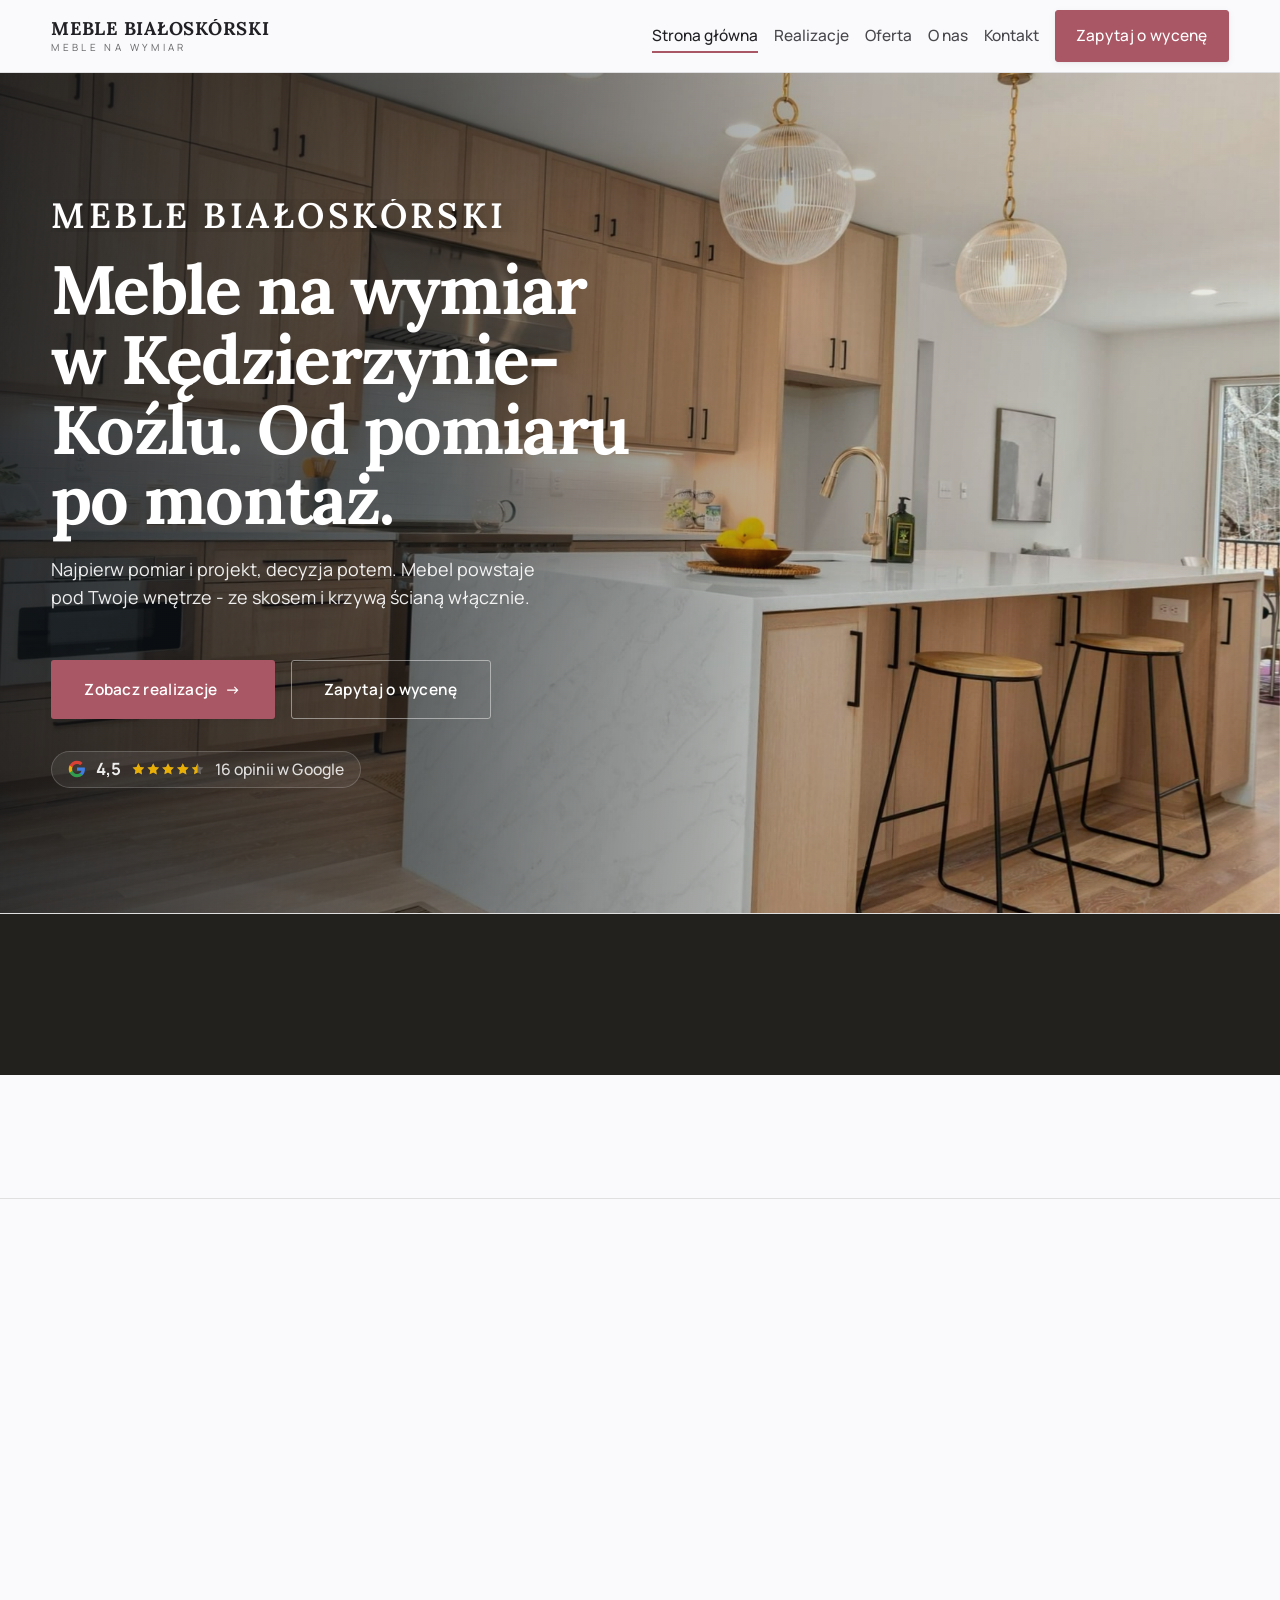
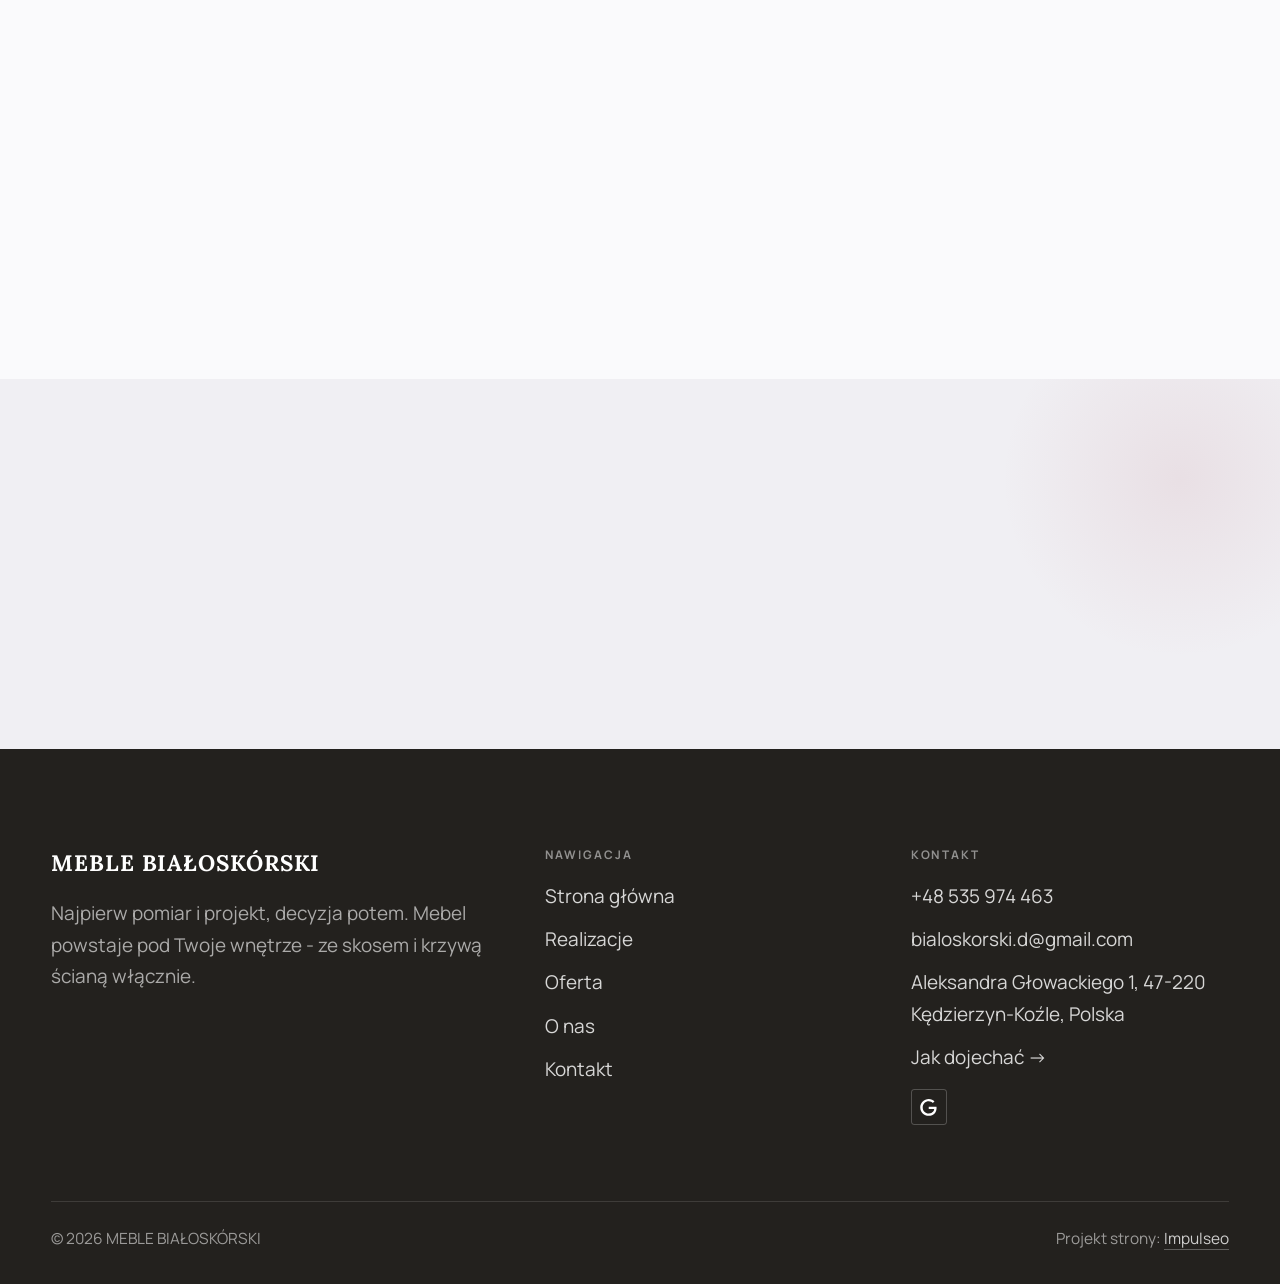
==== index.html @ 9b9aa6a6 "Strona demo: meble-bialoskorski" ====
<!DOCTYPE html>
<html lang="pl">
<head>
<meta charset="UTF-8">
<meta name="viewport" content="width=device-width, initial-scale=1.0">
<title>MEBLE BIAŁOSKÓRSKI - stolarstwo i meble na wymiar</title>
<meta name="description" content="Meble na wymiar w Kędzierzynie-Koźlu: kuchnie, szafy i zabudowy pod Twoje wnętrze. Bezpłatny pomiar i projekt, jedna cena, montaż z gwarancją. Zadzwoń: +48 535 974 463.">
<link rel="canonical" href="https://kris20032.github.io/meble-bialoskorski/">
<meta name="robots" content="noindex, nofollow">
<meta property="og:type" content="website">
<meta property="og:locale" content="pl_PL">
<meta property="og:site_name" content="MEBLE BIAŁOSKÓRSKI">
<meta property="og:title" content="MEBLE BIAŁOSKÓRSKI - stolarstwo i meble na wymiar">
<meta property="og:description" content="Meble na wymiar w Kędzierzynie-Koźlu: kuchnie, szafy i zabudowy pod Twoje wnętrze. Bezpłatny pomiar i projekt, jedna cena, montaż z gwarancją. Zadzwoń: +48 535 974 463.">
<meta property="og:url" content="https://kris20032.github.io/meble-bialoskorski/">
<meta property="og:image" content="https://kris20032.github.io/meble-bialoskorski/img/og.jpg">
<meta property="og:image:width" content="1200">
<meta property="og:image:height" content="630">
<meta name="twitter:card" content="summary_large_image">
<script type="application/ld+json">{"@context": "https://schema.org", "@type": "HomeAndConstructionBusiness", "name": "MEBLE BIAŁOSKÓRSKI", "url": "https://kris20032.github.io/meble-bialoskorski/", "telephone": "+48535974463", "image": "https://kris20032.github.io/meble-bialoskorski/img/og.jpg", "areaServed": "Kędzierzyn-Koźle", "sameAs": ["https://maps.google.com/?cid=9823154910743207326&g_mp=Cidnb29nbGUubWFwcy5wbGFjZXMudjEuUGxhY2VzLlNlYXJjaFRleHQQAhgEIAA"]}</script>
<link rel="preconnect" href="https://fonts.googleapis.com">
<link rel="preconnect" href="https://fonts.gstatic.com" crossorigin>
<link href="https://fonts.googleapis.com/css2?family=Lora:wght@500;600;700&family=Manrope:wght@400;500;600&display=swap" rel="stylesheet">
<link rel="stylesheet" href="assets/styles.css?v=93b80f6c">
</head>
<body>

<header class="nav">
  <div class="wrap nav-inner">
    <a class="brand" href="index.html"><span class="name">MEBLE BIAŁOSKÓRSKI</span><span class="sub">Meble na wymiar</span></a>
    <nav class="nav-links">
      <a href="index.html" class="active" aria-current="page">Strona główna</a>
      <a href="realizacje.html">Realizacje</a>
      <a href="oferta.html">Oferta</a>
      <a href="o-nas.html">O nas</a>
      <a href="kontakt.html">Kontakt</a>
      <a href="kontakt.html" class="btn btn-accent">Zapytaj o wycenę</a>
    </nav>
    <button class="nav-toggle" aria-label="Menu"><span></span><span></span><span></span></button>
  </div>
</header>

<main>
<section class="hero-cine">
  <img src="img/hero.jpg" fetchpriority="high" data-rotate="img/g1.jpg|img/g2.jpg" alt="MEBLE BIAŁOSKÓRSKI - Meble na wymiar w Kędzierzynie-Koźlu. Od pomiaru po montaż. " width="1802" height="1160">
  <div class="wrap">
    <div class="hero-copy">
      <div class="brandmark bm-m"><span class="bm-line"><span>MEBLE BIAŁOSKÓRSKI</span></span></div>
      <h1>Meble na wymiar w Kędzierzynie-Koźlu. Od pomiaru po montaż. </h1>
      <p class="lead">Najpierw pomiar i projekt, decyzja potem. Mebel powstaje pod Twoje wnętrze - ze skosem i krzywą ścianą włącznie.</p>
      <div class="hero-actions">
        <a href="realizacje.html" class="btn btn-accent">Zobacz realizacje <span class="arr">→</span></a>
        <a href="kontakt.html" class="btn btn-ghost btn-on-dark">Zapytaj o wycenę</a>
      </div>
      <div style="margin-top:var(--space-6);color:#fff;font-weight:600;letter-spacing:.02em;opacity:.92"><span class="g-badge"><svg class="gb-ico" viewBox="0 0 24 24" width="18" height="18" aria-hidden="true"><path fill="#4285F4" d="M22.56 12.25c0-.78-.07-1.53-.2-2.25H12v4.26h5.92c-.26 1.37-1.04 2.53-2.21 3.31v2.77h3.57c2.08-1.92 3.28-4.74 3.28-8.09z"/><path fill="#34A853" d="M12 23c2.97 0 5.46-.98 7.28-2.66l-3.57-2.77c-.98.66-2.23 1.06-3.71 1.06-2.86 0-5.29-1.93-6.16-4.53H2.18v2.84C3.99 20.53 7.7 23 12 23z"/><path fill="#FBBC05" d="M5.84 14.09c-.22-.66-.35-1.36-.35-2.09s.13-1.43.35-2.09V7.07H2.18C1.43 8.55 1 10.22 1 12s.43 3.45 1.18 4.93l2.85-2.22.81-.62z"/><path fill="#EA4335" d="M12 5.38c1.62 0 3.06.56 4.21 1.64l3.15-3.15C17.45 2.09 14.97 1 12 1 7.7 1 3.99 3.47 2.18 7.07l3.66 2.84c.87-2.6 3.3-4.53 6.16-4.53z"/></svg><b class="gb-ocena">4,5</b><svg class="gb-stars" viewBox="0 0 90 18" width="74" height="14.8" aria-hidden="true"><g fill="currentColor" opacity=".26"><path transform="translate(0,0)" d="M9 1.6l2.2 4.46 4.92.72-3.56 3.47.84 4.9L9 12.74l-4.4 2.31.84-4.9L1.88 6.68l4.92-.72L9 1.6Z"/><path transform="translate(18,0)" d="M9 1.6l2.2 4.46 4.92.72-3.56 3.47.84 4.9L9 12.74l-4.4 2.31.84-4.9L1.88 6.68l4.92-.72L9 1.6Z"/><path transform="translate(36,0)" d="M9 1.6l2.2 4.46 4.92.72-3.56 3.47.84 4.9L9 12.74l-4.4 2.31.84-4.9L1.88 6.68l4.92-.72L9 1.6Z"/><path transform="translate(54,0)" d="M9 1.6l2.2 4.46 4.92.72-3.56 3.47.84 4.9L9 12.74l-4.4 2.31.84-4.9L1.88 6.68l4.92-.72L9 1.6Z"/><path transform="translate(72,0)" d="M9 1.6l2.2 4.46 4.92.72-3.56 3.47.84 4.9L9 12.74l-4.4 2.31.84-4.9L1.88 6.68l4.92-.72L9 1.6Z"/></g><clipPath id="gs900"><rect x="0" y="0" width="81.0" height="18"/></clipPath><g fill="#FBBC04" clip-path="url(#gs900)"><path transform="translate(0,0)" d="M9 1.6l2.2 4.46 4.92.72-3.56 3.47.84 4.9L9 12.74l-4.4 2.31.84-4.9L1.88 6.68l4.92-.72L9 1.6Z"/><path transform="translate(18,0)" d="M9 1.6l2.2 4.46 4.92.72-3.56 3.47.84 4.9L9 12.74l-4.4 2.31.84-4.9L1.88 6.68l4.92-.72L9 1.6Z"/><path transform="translate(36,0)" d="M9 1.6l2.2 4.46 4.92.72-3.56 3.47.84 4.9L9 12.74l-4.4 2.31.84-4.9L1.88 6.68l4.92-.72L9 1.6Z"/><path transform="translate(54,0)" d="M9 1.6l2.2 4.46 4.92.72-3.56 3.47.84 4.9L9 12.74l-4.4 2.31.84-4.9L1.88 6.68l4.92-.72L9 1.6Z"/><path transform="translate(72,0)" d="M9 1.6l2.2 4.46 4.92.72-3.56 3.47.84 4.9L9 12.74l-4.4 2.31.84-4.9L1.88 6.68l4.92-.72L9 1.6Z"/></g></svg><span class="gb-txt">16 opinii w Google</span></span></div>
    </div>
  </div>
</section>
<section class="strip n-5" style="padding-block:0">
  <div class="wrap">
    <div class="item reveal"><div class="k">4,5 na Google</div><div class="v"></div></div>
    <div class="item reveal"><div class="k">Bezpłatny pomiar i projekt</div><div class="v"></div></div>
    <div class="item reveal"><div class="k">Jedna cena za całość</div><div class="v"></div></div>
    <div class="item reveal"><div class="k">Od pomiaru po montaż</div><div class="v"></div></div>
    <div class="item reveal"><div class="k">Gwarancja na meble i montaż</div><div class="v"></div></div>
  </div>
</section>
<section class="opinie-mini" aria-label="Opinie klientów">
  <div class="wrap">
    <div class="om-row">
      <div class="om-item reveal"><blockquote>„Fachowy pomiar, doradztwo, projekt, realizacja i na samym końcu, wisienka na torcie, czyli montaż.”</blockquote><span class="om-autor">Wojciech Wesolowski</span></div>
      <div class="om-item reveal"><blockquote>„Zleciliśmy wykonanie firmie Białoskórski mebli do salonu i przedpokoju.”</blockquote><span class="om-autor">Jan Herbeć</span></div>
      <div class="om-item reveal"><blockquote>„Polecam tego Pana.”</blockquote><span class="om-autor">Pawel Larysz</span></div>
    </div>
  </div>
</section>
<section>
  <div class="wrap split">
    <div class="split-art reveal"><img src="img/g9.jpg" alt="MEBLE BIAŁOSKÓRSKI - realizacja" loading="lazy" width="1600" height="1068" decoding="async"></div>
    <div class="split-copy reveal">
      <span class="eyebrow">Kim jesteśmy</span>
      <h2>Kto to robi</h2>
      <p class="muted">Mebel, który zmierzyłem i zaprojektowałem, montuję też sam. Jak coś przy ścianie nie gra, nie szukam winnego - wiem, co poprawić, i robię to od ręki.</p>
      <p class="muted">Jeden człowiek od pomiaru po ostatni front, więc nie ma komu zwalać winy.</p>
      <a href="o-nas.html" class="btn btn-ghost">Poznaj nas <span class="arr">→</span></a>
    </div>
  </div>
</section>
<section class="gateways-band">
  <div class="wrap">
    <div class="gateways">
      <a href="oferta.html" class="gateway reveal"><img src="img/g10.jpg" alt="Kuchnie na wymiar" loading="lazy" width="1600" height="1066" decoding="async"><span class="g-ttl">Kuchnie na wymiar</span></a>
      <a href="oferta.html" class="gateway reveal"><img src="img/g11.jpg" alt="Szafy i garderoby" loading="lazy" width="1600" height="1068" decoding="async"><span class="g-ttl">Szafy i garderoby</span></a>
      <a href="oferta.html" class="gateway reveal"><img src="img/g12.jpg" alt="Zabudowy wnęk i skosów" loading="lazy" width="1600" height="1067" decoding="async"><span class="g-ttl">Zabudowy wnęk i skosów</span></a>
    </div>
  </div>
</section>
<section class="stopklatka" aria-hidden="true">
  <div class="stk-bg" style="background-image:url(img/g13.jpg)"></div>
</section>
<section class="opinie">
  <div class="wrap">
    <div class="head center reveal">
      <span class="eyebrow">Opinie</span>
      <h2>Co mówią klienci</h2>
    </div>
    <p class="op-meta reveal"><span class="g-badge"><svg class="gb-ico" viewBox="0 0 24 24" width="18" height="18" aria-hidden="true"><path fill="#4285F4" d="M22.56 12.25c0-.78-.07-1.53-.2-2.25H12v4.26h5.92c-.26 1.37-1.04 2.53-2.21 3.31v2.77h3.57c2.08-1.92 3.28-4.74 3.28-8.09z"/><path fill="#34A853" d="M12 23c2.97 0 5.46-.98 7.28-2.66l-3.57-2.77c-.98.66-2.23 1.06-3.71 1.06-2.86 0-5.29-1.93-6.16-4.53H2.18v2.84C3.99 20.53 7.7 23 12 23z"/><path fill="#FBBC05" d="M5.84 14.09c-.22-.66-.35-1.36-.35-2.09s.13-1.43.35-2.09V7.07H2.18C1.43 8.55 1 10.22 1 12s.43 3.45 1.18 4.93l2.85-2.22.81-.62z"/><path fill="#EA4335" d="M12 5.38c1.62 0 3.06.56 4.21 1.64l3.15-3.15C17.45 2.09 14.97 1 12 1 7.7 1 3.99 3.47 2.18 7.07l3.66 2.84c.87-2.6 3.3-4.53 6.16-4.53z"/></svg><b class="gb-ocena">4,5</b><svg class="gb-stars" viewBox="0 0 90 18" width="74" height="14.8" aria-hidden="true"><g fill="currentColor" opacity=".26"><path transform="translate(0,0)" d="M9 1.6l2.2 4.46 4.92.72-3.56 3.47.84 4.9L9 12.74l-4.4 2.31.84-4.9L1.88 6.68l4.92-.72L9 1.6Z"/><path transform="translate(18,0)" d="M9 1.6l2.2 4.46 4.92.72-3.56 3.47.84 4.9L9 12.74l-4.4 2.31.84-4.9L1.88 6.68l4.92-.72L9 1.6Z"/><path transform="translate(36,0)" d="M9 1.6l2.2 4.46 4.92.72-3.56 3.47.84 4.9L9 12.74l-4.4 2.31.84-4.9L1.88 6.68l4.92-.72L9 1.6Z"/><path transform="translate(54,0)" d="M9 1.6l2.2 4.46 4.92.72-3.56 3.47.84 4.9L9 12.74l-4.4 2.31.84-4.9L1.88 6.68l4.92-.72L9 1.6Z"/><path transform="translate(72,0)" d="M9 1.6l2.2 4.46 4.92.72-3.56 3.47.84 4.9L9 12.74l-4.4 2.31.84-4.9L1.88 6.68l4.92-.72L9 1.6Z"/></g><clipPath id="gs900"><rect x="0" y="0" width="81.0" height="18"/></clipPath><g fill="#FBBC04" clip-path="url(#gs900)"><path transform="translate(0,0)" d="M9 1.6l2.2 4.46 4.92.72-3.56 3.47.84 4.9L9 12.74l-4.4 2.31.84-4.9L1.88 6.68l4.92-.72L9 1.6Z"/><path transform="translate(18,0)" d="M9 1.6l2.2 4.46 4.92.72-3.56 3.47.84 4.9L9 12.74l-4.4 2.31.84-4.9L1.88 6.68l4.92-.72L9 1.6Z"/><path transform="translate(36,0)" d="M9 1.6l2.2 4.46 4.92.72-3.56 3.47.84 4.9L9 12.74l-4.4 2.31.84-4.9L1.88 6.68l4.92-.72L9 1.6Z"/><path transform="translate(54,0)" d="M9 1.6l2.2 4.46 4.92.72-3.56 3.47.84 4.9L9 12.74l-4.4 2.31.84-4.9L1.88 6.68l4.92-.72L9 1.6Z"/><path transform="translate(72,0)" d="M9 1.6l2.2 4.46 4.92.72-3.56 3.47.84 4.9L9 12.74l-4.4 2.31.84-4.9L1.88 6.68l4.92-.72L9 1.6Z"/></g></svg><span class="gb-txt">16 opinii w Google</span></span></p>
    <p class="op-meta reveal"><a class="op-google" href="https://maps.google.com/?cid=9823154910743207326&amp;g_mp=Cidnb29nbGUubWFwcy5wbGFjZXMudjEuUGxhY2VzLlNlYXJjaFRleHQQAhgEIAA" target="_blank" rel="noopener"><svg class="op-g-ico" viewBox="0 0 24 24" width="17" height="17" aria-hidden="true"><path fill="#4285F4" d="M22.56 12.25c0-.78-.07-1.53-.2-2.25H12v4.26h5.92c-.26 1.37-1.04 2.53-2.21 3.31v2.77h3.57c2.08-1.92 3.28-4.74 3.28-8.09z"/><path fill="#34A853" d="M12 23c2.97 0 5.46-.98 7.28-2.66l-3.57-2.77c-.98.66-2.23 1.06-3.71 1.06-2.86 0-5.29-1.93-6.16-4.53H2.18v2.84C3.99 20.53 7.7 23 12 23z"/><path fill="#FBBC05" d="M5.84 14.09c-.22-.66-.35-1.36-.35-2.09s.13-1.43.35-2.09V7.07H2.18C1.43 8.55 1 10.22 1 12s.43 3.45 1.18 4.93l2.85-2.22.81-.62z"/><path fill="#EA4335" d="M12 5.38c1.62 0 3.06.56 4.21 1.64l3.15-3.15C17.45 2.09 14.97 1 12 1 7.7 1 3.99 3.47 2.18 7.07l3.66 2.84c.87-2.6 3.3-4.53 6.16-4.53z"/></svg><span>Zobacz opinie w Google</span><span class="arr">→</span></a></p>
    <div class="opinie-grid">
      <figure class="op-card reveal"><span class="op-star"><svg class="ico-star" width="14" height="14" viewBox="0 0 24 24" style="vertical-align:-2px" aria-hidden="true"><path d="M12 2.8l2.85 5.8 6.4.93-4.63 4.5 1.1 6.37L12 17.4l-5.72 3 1.1-6.37-4.63-4.5 6.4-.93L12 2.8Z" fill="currentColor"/></svg><svg class="ico-star" width="14" height="14" viewBox="0 0 24 24" style="vertical-align:-2px" aria-hidden="true"><path d="M12 2.8l2.85 5.8 6.4.93-4.63 4.5 1.1 6.37L12 17.4l-5.72 3 1.1-6.37-4.63-4.5 6.4-.93L12 2.8Z" fill="currentColor"/></svg><svg class="ico-star" width="14" height="14" viewBox="0 0 24 24" style="vertical-align:-2px" aria-hidden="true"><path d="M12 2.8l2.85 5.8 6.4.93-4.63 4.5 1.1 6.37L12 17.4l-5.72 3 1.1-6.37-4.63-4.5 6.4-.93L12 2.8Z" fill="currentColor"/></svg><svg class="ico-star" width="14" height="14" viewBox="0 0 24 24" style="vertical-align:-2px" aria-hidden="true"><path d="M12 2.8l2.85 5.8 6.4.93-4.63 4.5 1.1 6.37L12 17.4l-5.72 3 1.1-6.37-4.63-4.5 6.4-.93L12 2.8Z" fill="currentColor"/></svg><svg class="ico-star" width="14" height="14" viewBox="0 0 24 24" style="vertical-align:-2px" aria-hidden="true"><path d="M12 2.8l2.85 5.8 6.4.93-4.63 4.5 1.1 6.37L12 17.4l-5.72 3 1.1-6.37-4.63-4.5 6.4-.93L12 2.8Z" fill="currentColor"/></svg></span><blockquote>Fachowy pomiar, doradztwo, projekt, realizacja i na samym końcu, wisienka na torcie, czyli montaż.</blockquote><span class="op-autor">Wojciech Wesolowski</span></figure>
      <figure class="op-card reveal"><span class="op-star"><svg class="ico-star" width="14" height="14" viewBox="0 0 24 24" style="vertical-align:-2px" aria-hidden="true"><path d="M12 2.8l2.85 5.8 6.4.93-4.63 4.5 1.1 6.37L12 17.4l-5.72 3 1.1-6.37-4.63-4.5 6.4-.93L12 2.8Z" fill="currentColor"/></svg><svg class="ico-star" width="14" height="14" viewBox="0 0 24 24" style="vertical-align:-2px" aria-hidden="true"><path d="M12 2.8l2.85 5.8 6.4.93-4.63 4.5 1.1 6.37L12 17.4l-5.72 3 1.1-6.37-4.63-4.5 6.4-.93L12 2.8Z" fill="currentColor"/></svg><svg class="ico-star" width="14" height="14" viewBox="0 0 24 24" style="vertical-align:-2px" aria-hidden="true"><path d="M12 2.8l2.85 5.8 6.4.93-4.63 4.5 1.1 6.37L12 17.4l-5.72 3 1.1-6.37-4.63-4.5 6.4-.93L12 2.8Z" fill="currentColor"/></svg><svg class="ico-star" width="14" height="14" viewBox="0 0 24 24" style="vertical-align:-2px" aria-hidden="true"><path d="M12 2.8l2.85 5.8 6.4.93-4.63 4.5 1.1 6.37L12 17.4l-5.72 3 1.1-6.37-4.63-4.5 6.4-.93L12 2.8Z" fill="currentColor"/></svg><svg class="ico-star" width="14" height="14" viewBox="0 0 24 24" style="vertical-align:-2px" aria-hidden="true"><path d="M12 2.8l2.85 5.8 6.4.93-4.63 4.5 1.1 6.37L12 17.4l-5.72 3 1.1-6.37-4.63-4.5 6.4-.93L12 2.8Z" fill="currentColor"/></svg></span><blockquote>Zleciliśmy wykonanie firmie Białoskórski mebli do salonu i przedpokoju. W czasie realizacji pan Damian uwzględniał nasze sugestie dbając przy tym o to aby efekt końcowy był jak najlepszy.</blockquote><span class="op-autor">Jan Herbeć</span></figure>
      <figure class="op-card reveal"><span class="op-star"><svg class="ico-star" width="14" height="14" viewBox="0 0 24 24" style="vertical-align:-2px" aria-hidden="true"><path d="M12 2.8l2.85 5.8 6.4.93-4.63 4.5 1.1 6.37L12 17.4l-5.72 3 1.1-6.37-4.63-4.5 6.4-.93L12 2.8Z" fill="currentColor"/></svg><svg class="ico-star" width="14" height="14" viewBox="0 0 24 24" style="vertical-align:-2px" aria-hidden="true"><path d="M12 2.8l2.85 5.8 6.4.93-4.63 4.5 1.1 6.37L12 17.4l-5.72 3 1.1-6.37-4.63-4.5 6.4-.93L12 2.8Z" fill="currentColor"/></svg><svg class="ico-star" width="14" height="14" viewBox="0 0 24 24" style="vertical-align:-2px" aria-hidden="true"><path d="M12 2.8l2.85 5.8 6.4.93-4.63 4.5 1.1 6.37L12 17.4l-5.72 3 1.1-6.37-4.63-4.5 6.4-.93L12 2.8Z" fill="currentColor"/></svg><svg class="ico-star" width="14" height="14" viewBox="0 0 24 24" style="vertical-align:-2px" aria-hidden="true"><path d="M12 2.8l2.85 5.8 6.4.93-4.63 4.5 1.1 6.37L12 17.4l-5.72 3 1.1-6.37-4.63-4.5 6.4-.93L12 2.8Z" fill="currentColor"/></svg><svg class="ico-star" width="14" height="14" viewBox="0 0 24 24" style="vertical-align:-2px" aria-hidden="true"><path d="M12 2.8l2.85 5.8 6.4.93-4.63 4.5 1.1 6.37L12 17.4l-5.72 3 1.1-6.37-4.63-4.5 6.4-.93L12 2.8Z" fill="currentColor"/></svg></span><blockquote>Polecam tego Pana. Pan Damian jest bardzo sumiennym i pracowitym człowiekiem. Jest odpowiedzialny i bardzo pomocny. Zrobil projekt szafy , wytłumaczył i doradzil jaką najlepiej zrobić.</blockquote><span class="op-autor">Pawel Larysz</span></figure>
    </div>
  </div>
</section>
<section>
  <div class="wrap">
    <div class="head reveal">
      <span class="eyebrow">Realizacje</span>
      <h2>Z ostatnich montaży</h2>
      <p>Zdjęcia z moich montaży, w domach klientów - żadnych wizualizacji z katalogu. Tak te meble wyglądają na co dzień.</p>
    </div>
    <div class="gallery">
      <div class="tile t-two3 reveal"><img src="img/g3.jpg" alt="MEBLE BIAŁOSKÓRSKI" loading="lazy" width="1600" height="2133" decoding="async"></div>
      <div class="tile t-third reveal"><img src="img/g4.jpg" alt="MEBLE BIAŁOSKÓRSKI" loading="lazy" width="1600" height="1200" decoding="async"></div>
      <div class="tile t-third reveal"><img src="img/g5.jpg" alt="MEBLE BIAŁOSKÓRSKI" loading="lazy" width="1357" height="898" decoding="async"></div>
      <div class="tile t-third reveal"><img src="img/g6.jpg" alt="MEBLE BIAŁOSKÓRSKI" loading="lazy" width="1530" height="2066" decoding="async"></div>
      <div class="tile t-third reveal"><img src="img/g7.jpg" alt="MEBLE BIAŁOSKÓRSKI" loading="lazy" width="1600" height="2133" decoding="async"></div>
    </div>
    <div style="margin-top:var(--space-7)" class="reveal"><a href="realizacje.html" class="btn btn-accent">Pełna galeria <span class="arr">→</span></a></div>
  </div>
</section>
<section class="cta">
  <div class="wrap">
    <div class="reveal">
      <span class="eyebrow">Współpraca</span>
      <h2>Zacznijmy od krótkiej rozmowy.</h2>
      <p>Napisz lub zadzwoń - powiem, co i jak, bez zobowiązań.</p>
    </div>
    <div class="cta-actions reveal">
      <a href="kontakt.html" class="btn btn-light">Zapytaj o wycenę <span class="arr">→</span></a>
      <a href="tel:+48535974463" class="btn btn-ghost btn-ghost-cta">+48 535 974 463</a>
    </div>
  </div>
</section>
</main>

<footer>
  <div class="wrap">
    <div class="foot-grid">
      <div class="foot-brand">
        <div class="name">MEBLE BIAŁOSKÓRSKI</div>
        <p>Najpierw pomiar i projekt, decyzja potem. Mebel powstaje pod Twoje wnętrze - ze skosem i krzywą ścianą włącznie.</p>
      </div>
      <div class="foot-col">
        <h4>Nawigacja</h4>
        <a href="index.html">Strona główna</a>
        <a href="realizacje.html">Realizacje</a>
        <a href="oferta.html">Oferta</a>
        <a href="o-nas.html">O nas</a>
        <a href="kontakt.html">Kontakt</a>
      </div>
      <div class="foot-col">
        <h4>Kontakt</h4>
        <a href="tel:+48535974463">+48 535 974 463</a>
        <a href="mailto:bialoskorski.d@gmail.com">bialoskorski.d@gmail.com</a>
        <p>Aleksandra Głowackiego 1, 47-220 Kędzierzyn-Koźle, Polska</p>
        <a href="https://maps.google.com/?cid=9823154910743207326&g_mp=Cidnb29nbGUubWFwcy5wbGFjZXMudjEuUGxhY2VzLlNlYXJjaFRleHQQAhgEIAA" target="_blank" rel="noopener">Jak dojechać →</a>
      <div class="foot-soc">
        <a class="soc" href="https://maps.google.com/?cid=9823154910743207326&g_mp=Cidnb29nbGUubWFwcy5wbGFjZXMudjEuUGxhY2VzLlNlYXJjaFRleHQQAhgEIAA" target="_blank" rel="noopener" aria-label="Google - MEBLE BIAŁOSKÓRSKI"><svg viewBox="0 0 24 24" aria-hidden="true" focusable="false"><path d="M12.48 10.92v3.28h7.84c-.24 1.84-.853 3.187-1.787 4.133-1.147 1.147-2.933 2.4-6.053 2.4-4.827 0-8.6-3.893-8.6-8.72s3.773-8.72 8.6-8.72c2.6 0 4.507 1.027 5.907 2.347l2.307-2.307C18.747 1.44 16.133 0 12.48 0 5.867 0 .307 5.387.307 12s5.56 12 12.173 12c3.573 0 6.267-1.173 8.373-3.36 2.16-2.16 2.84-5.213 2.84-7.667 0-.76-.053-1.467-.173-2.053H12.48z" fill="currentColor"/></svg></a>
      </div>
      </div>
    </div>
    <div class="foot-bot">
      <span>© 2026 MEBLE BIAŁOSKÓRSKI</span>
      <span>Projekt strony: <a class="foot-credit" href="https://impulseo.pl" target="_blank" rel="noopener">Impulseo</a></span>
    </div>
  </div>
</footer>
<div class="sticky-reserve"><a class="sr-book" href="kontakt.html">Zapytaj o wycenę</a><a class="sr-call" href="tel:+48535974463" aria-label="Zadzwoń"><svg class="ico-tel" width="16" height="16" viewBox="0 0 24 24" fill="none" aria-hidden="true"><path d="M6.6 10.8a15.5 15.5 0 0 0 6.6 6.6l2.2-2.2a1 1 0 0 1 1-.24 11.4 11.4 0 0 0 3.6.58 1 1 0 0 1 1 1V20a1 1 0 0 1-1 1A17 17 0 0 1 3 4a1 1 0 0 1 1-1h3.5a1 1 0 0 1 1 1c0 1.25.2 2.46.58 3.6a1 1 0 0 1-.25 1l-2.23 2.2Z" fill="currentColor"/></svg></a></div>
<div class="demo-wazne" data-do="2026-10-12" data-cykl="3" hidden><svg class="dw-ico" width="13" height="13" viewBox="0 0 24 24" fill="none" aria-hidden="true"><circle cx="12" cy="12" r="8.6" stroke="currentColor" stroke-width="1.8"/><path d="M12 7.2V12l3.3 2" stroke="currentColor" stroke-width="1.8" stroke-linecap="round"/></svg><span class="dw-txt"></span></div>

<script src="assets/main.js"></script>
</body>
</html>
---- assets/styles.css ----
/* ============================================================
   STOLBASZ — premium, architektoniczny B2B fit-out
   Jasna paleta, zero brązu. System wg premium-web-craft.
   Projekt strony: Impulseo (impulseo.pl)
   ============================================================ */

:root{
  /* PALETA — jasna, architektoniczna, chłodna */
  --paper:#F3F1EC;          /* główne tło */
  --paper-2:#E6E3DB;        /* sekcje alternatywne (chłodny jasny szary) */
  --paper-3:#E6E3DB;        /* delikatne wypełnienia */
  --ink:#23211E;            /* tekst główny — chłodny grafit */
  --ink-soft:#43403A;       /* nagłówki drugorzędne */
  --muted:#87837A;          /* tekst poboczny */
  --line:rgba(35,33,30,.12);/* hairline */
  --accent:#8A6B3C;         /* stonowany petrol-slate — jedyny akcent */
  --accent-d:#6E5430;
  --accent-soft:rgba(138,107,60,.10);
  --dark:#23211E;           /* sekcje ciemne (stopka/CTA) */

  /* HOVER ZDJĘĆ — JEDEN standard dla całego silnika (decyzja K. 04.08.2026, artefakt z wariantami).
     AKTUALNE (K.+Szymon 09.08.2026, wybór z artefaktu 6 wariantów): zoom 1.05 przy 1.4s -
     przy tak długim czasie mocniejszy kadr NIE skacze, tylko „oddycha". Poprzedni standard
     (1.02 / .55s z 04.08) odbierany jako dynamiczny i szybki.
     Spoczynek lekko przygaszony, ale TYLKO tam, gdzie jest mysz (@media hover:hover) —
     na telefonie zdjęcia zostają w pełnej jasności. */
  --img-zoom:1.05;                   /* K.+Szymon 09.08: wariant F z artefaktu porównawczego */
  --img-rest:brightness(.95) saturate(.99);
  --img-hot:brightness(1.06) saturate(1.05);
  --img-dur:1.4s;                    /* K.+Szymon 09.08 (wariant F): powoli = elegancko */
  --img-ease:cubic-bezier(.16,.84,.44,1);  /* miękki ogon, efekt „oddychania" */

  /* ODSTĘPY — skala 4/8 */
  --space-1:4px; --space-2:8px; --space-3:12px; --space-4:16px; --space-5:24px;
  --space-6:32px; --space-7:48px; --space-8:64px; --space-9:96px; --space-10:128px;

  /* TYPOGRAFIA — fluid clamp() (skala podbita 16.07.2026: większe, czytelniejsze litery — uwaga Adama) */
  --text-sm:clamp(.9rem,.87rem + .12vw,1rem);
  --text-base:clamp(1.08rem,1.04rem + .18vw,1.2rem);
  --text-lg:clamp(1.24rem,1.15rem + .34vw,1.44rem);
  --text-h3:clamp(1.34rem,1.22rem + .55vw,1.66rem);
  --text-h2:clamp(2.1rem,1.66rem + 2.1vw,3.1rem);
  --text-h1:clamp(2.9rem,2.1rem + 4vw,5.1rem);

  /* PROMIENIE — architektoniczne, raczej ostre */
  --r-sm:3px; --r-md:6px; --r-lg:10px;

  /* RUCH */
  --ease:cubic-bezier(.25,.46,.45,.94); --dur:.24s;

  /* CIENIE — miękkie, warstwowe */
  --sh-sm:0 1px 2px rgba(16,24,32,.04), 0 2px 8px rgba(16,24,32,.05);
  --sh-md:0 2px 6px rgba(16,24,32,.05), 0 12px 28px -8px rgba(16,24,32,.12);
  --sh-lg:0 6px 14px rgba(16,24,32,.07), 0 26px 56px -18px rgba(16,24,32,.22);

  --hairline:1px solid var(--line);

  --font-display:'Lora',serif;
  --font-body:'Manrope',sans-serif;
}

*{box-sizing:border-box;margin:0;padding:0}
html{scroll-behavior:smooth}
body{
  font-family:var(--font-body);
  font-size:var(--text-base);
  line-height:1.65;
  color:var(--ink);
  background:var(--paper);
  -webkit-font-smoothing:antialiased;
  text-rendering:optimizeLegibility;
}
img{max-width:100%;height:auto;display:block}  /* height:auto = width/height z atrybutów trzyma proporcje (TOP#12) */
a{color:inherit;text-decoration:none}

.wrap{width:min(92%,1180px);margin-inline:auto}
section{padding-block:clamp(52px,6.5vw,96px)}

h1,h2,h3{font-family:var(--font-display);font-weight:700;line-height:1.08;letter-spacing:-.02em;color:var(--ink)}
h1{font-size:var(--text-h1);letter-spacing:-.035em}
h2{font-size:var(--text-h2);letter-spacing:-.025em}
h3{font-size:var(--text-h3)}
/* MIARA — długość wiersza. WCAG 2.2 SC 1.4.8: max 80 znaków; Butterick: 45–90.
   68ch daje realnie 72–78 znaków polskiego tekstu, czyli z zapasem pod granicą.
   Wcześniej limit miał TYLKO <p> — <li>, <blockquote> i <dd> nie miały żadnego,
   i to jedyny powód, dla którego 23 bloki na dwóch oddanych stronach jadą po
   83–106 znaków w wierszu (pomiar 07.08.2026, bramka `miara`).
   ⚠️ Listy i definicje ograniczamy TYLKO bez klasy: `ul`/`ol` z klasą to u nas
   układ (siatki kafli, menu), a nie tekst ciągły — tam miarę wyznacza układ. */
/* 60ch, nie 68ch (K. 10.08): po zmianie fontów na węższe kroje (DM Sans i spółka)
   w 68ch mieściło się ~90 znaków - bramka pikselowa słusznie zgłaszała przekroczenie
   granicy 80. Pomiar na żywej przeglądarce: 60ch = 90 znaków, 53ch = ~78 znaków, czyli normę WCAG 1.4.8. */
:root{ --miara:53ch }
p{max-width:min(100%,var(--miara))}
blockquote,
ul:not([class])>li, ol:not([class])>li,
dl:not([class])>dd{max-width:min(100%,var(--miara))}

/* ⚠️ Świadomie BEZ wyjątku `.tile p,.card p,.svc p{max-width:none}`, choć nasuwa się sam:
   te akapity BYŁY już ograniczone (stare `p{max-width:65ch}`), więc „wyjątek" nie odblokowałby
   niczego nowego — tylko ROZLUŹNIŁ stan sprzed zmiany na wszystkich demach naraz.
   `figcaption` żadna z reguł wyżej nie dotyczy, więc też nie potrzebuje zwolnienia. */

/* ŁAMANIE. `balance` wyrównuje długości wierszy w nagłówku, `pretty` pilnuje ostatniego
   wiersza akapitu, żeby nie został w nim jeden wyraz. Obsługiwane od Chrome 117 /
   Safari 17.5; starsze przeglądarki po prostu ignorują tę własność.
   `text-wrap:pretty` nie występowało dotąd ANI RAZ w silniku ani w repo klientów. */
h1,h2,h3,.lead,.lede{text-wrap:balance}
p,li,blockquote,dd{text-wrap:pretty}

.eyebrow{
  font-family:var(--font-body);
  font-size:var(--text-sm);
  font-weight:600;
  letter-spacing:.18em;
  text-transform:uppercase;
  color:var(--accent);
  display:inline-flex;align-items:center;gap:var(--space-3);
}
/* flex:none + margin-top = kreska trzyma się PIERWSZEJ linii. Wcześniej align-items:center
   centrowało ją względem całego bloku i przy zawinięciu (długi kicker typu
   „…WNĘTRZ · LESZNO · OD 2019") druga linia lądowała z brzydkim wcięciem. */
.eyebrow{align-items:flex-start}
.eyebrow>*,.eyebrow{text-wrap:balance}   /* dlugi kicker lamal sie na sierote typu samo „2019" w drugiej linii */
.eyebrow::before{content:"";width:28px;height:1px;background:var(--accent);display:inline-block;flex:none;margin-top:.62em}

.muted{color:var(--muted)}
.lead{font-size:var(--text-lg);line-height:1.55;color:var(--ink-soft);max-width:50ch}

/* ---------- BUTTONS ---------- */
.btn{
  display:inline-flex;align-items:center;gap:var(--space-2);
  font-weight:600;font-size:var(--text-sm);letter-spacing:.02em;
  padding:var(--space-4) var(--space-6);
  border-radius:var(--r-sm);
  transition:transform var(--dur) var(--ease),box-shadow var(--dur) var(--ease),background var(--dur) var(--ease);
  cursor:pointer;border:1px solid transparent;
}
.btn-accent{background:var(--accent);color:#fff;box-shadow:var(--sh-sm)}
.btn-accent:hover{background:var(--accent-d);transform:translateY(-2px);box-shadow:var(--sh-md)}
.btn-accent:active{transform:translateY(0);box-shadow:var(--sh-sm)}
.btn-ghost{background:transparent;color:var(--ink);border-color:var(--line)}
.btn-ghost:hover{border-color:var(--accent);color:var(--accent);transform:translateY(-2px)}
.btn-light{background:#fff;color:var(--ink);box-shadow:var(--sh-sm)}
.btn-light:hover{transform:translateY(-2px);box-shadow:var(--sh-md)}
.btn .arr{transition:transform var(--dur) var(--ease)}
.btn:hover .arr{transform:translateX(4px)}

/* ---------- NAV ---------- */
.nav{
  position:sticky;top:0;z-index:50;
  background:color-mix(in srgb,var(--paper) 88%,transparent);
  backdrop-filter:saturate(140%) blur(10px);
  border-bottom:var(--hairline);
}
.nav-inner{display:flex;align-items:center;justify-content:space-between;gap:var(--space-5);height:72px}
/* ANTY-NACHODZENIE (K. 05.08.2026): długa nazwa firmy + przycisk z pełnym numerem nie mieściły się w pasku
   i flex ściskał linki PONIŻEJ ich treści - "Kontakt" wchodził na ramkę "Zadzwoń +48 ...". Teraz ustępuje
   nazwa marki (skrót wielokropkiem), a menu i przycisk nigdy się nie kurczą ani nie zachodzą na siebie. */
.brand{display:flex;flex-direction:column;line-height:1;min-width:0;flex:0 1 auto}
.brand .name{font-family:var(--font-display);font-weight:800;font-size:1.35rem;letter-spacing:.04em;white-space:nowrap;overflow:hidden;text-overflow:ellipsis}
.brand .sub{font-size:.62rem;letter-spacing:.34em;text-transform:uppercase;color:var(--muted);margin-top:5px;white-space:nowrap;overflow:hidden;text-overflow:ellipsis}
.nav-links{display:flex;align-items:center;gap:var(--space-6);flex:0 0 auto}
.nav-links a{font-size:var(--text-sm);font-weight:500;color:var(--ink-soft);position:relative;padding-block:4px;white-space:nowrap;transition:color var(--dur) var(--ease)}
.nav-links a::after{content:"";position:absolute;left:0;bottom:0;width:0;height:1.5px;background:var(--accent);transition:width var(--dur) var(--ease)}
.nav-links a:hover,.nav-links a.active{color:var(--ink)}
.nav-links a:hover::after,.nav-links a.active::after{width:100%}
.nav-links .btn{padding:var(--space-2) var(--space-5)}
/* przyciski w nav: właściwy kolor (przebij .nav-links a) + bez podkreślenia */
.nav-links a.btn-accent{color:#fff}
.nav-links a.btn-ghost,.nav-links a.btn-light{color:var(--ink)}
/* CTA w pasku: NIE podkreślenie spod linków menu, ale ten sam przelatujący błysk,
   co na wszystkich innych przyciskach (zgłoszenie K. 13.08.2026 - „na hero jest efekt
   światła przechodzącego przez przycisk, na navbarze go nie ma, a mają być identyczne").
   Reguła `.nav-links a::after` jest silniejsza od `.btn::after`, więc trzeba jej
   geometrię wyzerować i wpisać połysk z nazwy - samo `display:none` gasiło efekt. */
.nav-links a.btn::after{
  display:block;content:"";position:absolute;inset:0;z-index:-1;pointer-events:none;
  width:auto;height:auto;border-radius:inherit;   /* kasuje geometrię podkreślenia (width:0;height:1.5px) */
  background:linear-gradient(100deg,transparent 32%,rgba(255,255,255,.20) 50%,transparent 68%);
  translate:-120% 0}
@media (prefers-reduced-motion:no-preference){
  .nav-links a.btn:hover::after{translate:120% 0;transition:translate .75s var(--mt-ease,cubic-bezier(.16,.84,.44,1))}
}
.nav-toggle{display:none;background:none;border:none;cursor:pointer;flex-direction:column;gap:5px;padding:8px}
.nav-toggle span{width:24px;height:2px;background:var(--ink);transition:var(--dur)}
/* Ciasny zakres MIĘDZY menu mobilnym a pełnym pulpitem: zbijamy odstępy i nazwę marki,
   żeby wszystko zmieściło się naturalnie, zanim w ogóle dojdzie do skracania wielokropkiem. */
@media(max-width:1280px) and (min-width:921px){
  .nav-links{gap:var(--space-4)}
  .nav-links .btn{padding:var(--space-2) var(--space-4)}
  .brand .name{font-size:1.15rem}
}

/* ---------- HERO (split) ---------- */
.hero{position:relative;overflow:hidden;border-bottom:var(--hairline)}
.hero-grid{display:grid;grid-template-columns:1.05fr .95fr;gap:clamp(24px,4vw,60px);align-items:center;
  padding-block:clamp(36px,4.5vw,64px)}
.hero-copy .eyebrow{margin-bottom:var(--space-5)}
.hero-copy h1{margin-bottom:var(--space-5)}
.hero-copy .lead{margin-bottom:var(--space-7)}
.hero-actions{display:flex;flex-wrap:wrap;gap:var(--space-4)}
.hero-art{position:relative;aspect-ratio:4/3;border-radius:var(--r-lg);overflow:hidden;box-shadow:var(--sh-lg)}
.hero-art img{width:100%;height:100%;object-fit:cover}
.hero-art::after{content:"";position:absolute;inset:0;background:linear-gradient(180deg,transparent 55%,rgba(18,24,28,.28))}
.hero-badge{position:absolute;left:var(--space-5);bottom:var(--space-5);z-index:2;
  background:rgba(252,252,251,.94);backdrop-filter:blur(4px);
  border-radius:var(--r-md);padding:var(--space-4) var(--space-5);box-shadow:var(--sh-md);max-width:78%}
.hero-badge strong{display:block;font-family:var(--font-display);font-size:1rem;letter-spacing:-.01em}
.hero-badge span{font-size:var(--text-sm);color:var(--muted)}

/* ---------- HERO duży / kinowy (strona główna) ---------- */
.hero-cine{position:relative;min-height:clamp(560px,82vh,840px);min-height:clamp(560px,82svh,840px);display:flex;align-items:center;overflow:hidden;border-bottom:var(--hairline)}
.hero-cine>img{position:absolute;inset:0;width:100%;height:100%;object-fit:cover;z-index:0}
.hero-cine::after{content:"";position:absolute;inset:0;z-index:1;
  background:linear-gradient(95deg,rgba(13,18,23,.86) 0%,rgba(13,18,23,.64) 32%,rgba(13,18,23,.24) 62%,rgba(13,18,23,.04) 100%)}
.hero-cine .wrap{position:relative;z-index:2;padding-block:var(--space-8)}
.hero-cine .hero-copy{max-width:660px}
.hero-cine .eyebrow{color:#fff;margin-bottom:var(--space-5)}
.hero-cine .eyebrow::before{background:#fff}
.hero-cine h1{color:#fff;margin-bottom:var(--space-5);font-size:clamp(2.9rem,2rem + 4.4vw,5.2rem);text-wrap:balance}
.hero-cine .lead{color:rgba(255,255,255,.92);max-width:48ch;margin-bottom:var(--space-7)}
.hero-cine .hero-actions{display:flex;flex-wrap:wrap;gap:var(--space-4)}
/* NISKIE OKNO (laptop z dokiem i paskami przeglądarki ma ~700-780 px wysokości widoku):
   H1 do 5.2rem + długi lead nie mieściły się i przyciski wypadały POD krawędź ekranu -
   klient widział stronę bez ani jednego CTA. Skalujemy w dół, zamiast przycinać treść. */
@media(min-width:821px) and (max-height:820px){
  .hero-cine{min-height:clamp(520px,94svh,780px)}
  .hero-cine .wrap{padding-block:var(--space-6)}
  .hero-cine h1{font-size:clamp(2.2rem,1.5rem + 2.6vw,3.6rem);margin-bottom:var(--space-4)}
  .hero-cine .eyebrow{margin-bottom:var(--space-4)}
  .hero-cine .lead{margin-bottom:var(--space-5);max-width:44ch}
}
@media(max-width:680px){
  .hero-cine{min-height:clamp(520px,76vh,640px);min-height:clamp(520px,76svh,640px);align-items:flex-end}
  .hero-cine::after{background:linear-gradient(0deg,rgba(13,18,23,.9) 6%,rgba(13,18,23,.45) 55%,rgba(13,18,23,.25) 100%)}
  .hero-cine .wrap{padding-bottom:var(--space-9)}
  /* TELEFON (~90% oglądających): lead potrafił zająć 8 linii i zepchnąć CTA poza pierwszy ekran.
     Zwężamy interlinię i skalę - treści nie ucinamy, bo to ona sprzedaje. */
  .hero-cine .lead{font-size:.98rem;line-height:1.5;margin-bottom:var(--space-5)}
  .hero-cine .eyebrow{font-size:.72rem;letter-spacing:.13em;margin-bottom:var(--space-4)}
  .hero-cine .eyebrow::before{width:20px}
  .hero-cine h1{margin-bottom:var(--space-4)}
}

/* full-bleed hero variant (podstrony) */
.pagehead{position:relative;min-height:46vh;min-height:46svh;display:flex;align-items:flex-end;overflow:hidden;border-bottom:var(--hairline)}
.pagehead img{position:absolute;inset:0;width:100%;height:100%;object-fit:cover}
/* 10.08.2026 (decyzja K.): mocniejsze przyciemnienie + cień pod tekstem. Bramka mierzyła na
   nagłówkach podstron 3,38-3,43:1 przy wymaganych 4,5 — jasne zdjęcie (hala, śnieg, niebo)
   podchodziło pod biały tekst. Zdjęcia klientów są różne, więc kontrast musi dawać WARSTWA,
   a nie szczęśliwy dobór kadru. */
.pagehead::after{content:"";position:absolute;inset:0;background:linear-gradient(180deg,rgba(18,24,28,.40),rgba(18,24,28,.76))}
.pagehead .wrap{position:relative;z-index:2;padding-block:var(--space-9);color:#fff}
.pagehead h1{color:#fff;max-width:18ch;text-shadow:0 2px 16px rgba(0,0,0,.55)}
.pagehead .eyebrow{color:#fff}
.pagehead .eyebrow::before{background:#fff}
.pagehead p{color:rgba(255,255,255,.92);margin-top:var(--space-4);max-width:54ch;text-shadow:0 1px 12px rgba(0,0,0,.5)}

/* ---------- STRIP (pasek skrótów / liczby) ---------- */
.strip{background:var(--dark);color:#fff}
/* PASEK HASEŁ — standard 04.08.2026 (decyzja K.): 5 haseł w JEDNYM rzędzie, tekst WYŚRODKOWANY,
   węższe marginesy boczne niż reszta strony (pasek ma iść szerzej), równe wysokości kolumn. */
.strip .wrap{width:min(96%,1440px);display:grid;grid-template-columns:repeat(5,1fr);
  gap:var(--space-5);padding-block:var(--space-7);align-items:stretch}
.strip .item .k{font-family:var(--font-display);font-size:clamp(1.05rem,.82rem + .85vw,1.55rem);
  font-weight:800;letter-spacing:-.02em;color:#fff;line-height:1.18;text-wrap:balance}
.strip .item .v{font-size:var(--text-sm);color:rgba(255,255,255,.66);margin-top:var(--space-2);line-height:1.4}
.strip .item{border-left:2px solid var(--accent);padding-inline:var(--space-4);
  text-align:center;display:flex;flex-direction:column;justify-content:center}
/* liczba kolumn = liczba haseł, żeby ostatnie nie zostawało samo w drugim rzędzie.
   Klasę n-N nadaje multipage.py; domyślnie (bez klasy) pasek jest 5-kolumnowy. */
.strip.n-2 .wrap{grid-template-columns:repeat(2,1fr)}
.strip.n-3 .wrap{grid-template-columns:repeat(3,1fr)}
.strip.n-4 .wrap{grid-template-columns:repeat(4,1fr);gap:var(--space-6)}
.strip.n-4 .item .k{font-size:clamp(1.3rem,1rem + 1.1vw,2rem)}
.strip.n-6 .wrap{grid-template-columns:repeat(6,1fr);gap:var(--space-4)}
.strip.n-6 .item .k{font-size:clamp(.98rem,.8rem + .7vw,1.35rem)}
/* równe łamanie: zamiast "długa linia + jedno słowo" obie linie zbliżonej długości */
.strip .item .k{text-wrap:balance}

/* ---------- SECTION HEAD ---------- */
.head{max-width:48rem;margin-bottom:var(--space-8)}
.head.center{margin-inline:auto;text-align:center}
.head .eyebrow{margin-bottom:var(--space-4)}
.head h2{margin-bottom:var(--space-4)}
.head p{color:var(--muted);font-size:var(--text-lg);line-height:1.55}
.head.center p{margin-inline:auto}

/* ---------- INTRO SPLIT ---------- */
.split{display:grid;grid-template-columns:.92fr 1.08fr;gap:clamp(28px,5vw,80px);align-items:center}
.split.rev{grid-template-columns:1.08fr .92fr}
.split.rev .split-art{order:-1}
.split-art{position:relative;aspect-ratio:5/4;border-radius:var(--r-lg);overflow:hidden;box-shadow:var(--sh-lg)}
.split-art img{width:100%;height:100%;object-fit:cover}
.split-copy h2{margin-bottom:var(--space-5)}
.split-copy p+p{margin-top:var(--space-4)}
.split-copy .btn{margin-top:var(--space-6)}

/* ---------- SERVICES (zakres) ---------- */
.svc-grid{display:grid;grid-template-columns:repeat(auto-fit,minmax(280px,1fr));gap:var(--space-5)}
.svc{background:#fff;border:var(--hairline);border-radius:var(--r-md);padding:var(--space-7) var(--space-6);
  transition:transform var(--dur) var(--ease),box-shadow var(--dur) var(--ease),border-color var(--dur) var(--ease);
  position:relative;overflow:hidden}
.svc::before{content:"";position:absolute;left:0;top:0;width:3px;height:0;background:var(--accent);transition:height var(--dur) var(--ease)}
.svc:hover{transform:translateY(-4px);box-shadow:var(--sh-md);border-color:transparent}
.svc:hover::before{height:100%}
.svc .ic{font-family:var(--font-display);font-size:.8rem;font-weight:700;letter-spacing:.12em;color:var(--accent);margin-bottom:var(--space-4)}
.svc h3{margin-bottom:var(--space-3);font-size:1.22rem}
.svc p{color:var(--muted);font-size:var(--text-base);line-height:1.6}

/* big detailed service rows */
.svc-row{display:grid;grid-template-columns:.8fr 1.2fr;gap:clamp(20px,4vw,60px);align-items:center;padding-block:var(--space-8)}
.svc-row+.svc-row{border-top:var(--hairline)}
.svc-row.rev{grid-template-columns:1.2fr .8fr}
/* Naprzemienny układ wierszy oferty: co drugi wiersz ma zdjęcie po PRAWEJ.
   Było `order:-1` — martwy kod, bo zdjęcie i tak jest pierwszym dzieckiem w HTML,
   więc wszystkie wiersze wyglądały identycznie (zdjęcie zawsze z lewej), a `rev`
   zmieniało tylko szerokość kolumn. Znalezione 29.07.2026 przy różnicowaniu kierunków
   animacji (pomiar pozycji: art.mid 390/502 przy row.mid 756 — zawsze lewa strona). */
.svc-row.rev .svc-row-art{order:2}
.svc-row-art{aspect-ratio:4/3;border-radius:var(--r-md);overflow:hidden;box-shadow:var(--sh-md)}
.svc-row-art img{width:100%;height:100%;object-fit:cover}
.svc-row h3{font-size:1.5rem;margin-bottom:var(--space-4)}
.svc-row .num{font-family:var(--font-display);font-size:.85rem;font-weight:700;letter-spacing:.14em;color:var(--accent);display:block;margin-bottom:var(--space-3)}
.svc-row ul{list-style:none;margin-top:var(--space-4);display:flex;flex-direction:column;gap:var(--space-2)}
.svc-row li{position:relative;padding-left:var(--space-5);color:var(--muted);font-size:var(--text-base)}
.svc-row li::before{content:"";position:absolute;left:0;top:.62em;width:8px;height:1px;background:var(--accent)}

/* ---------- GALLERY (realizacje) ---------- */
.gallery{display:grid;grid-template-columns:repeat(12,1fr);gap:var(--space-4);grid-auto-rows:200px}
/* GALERIA MASONRY — pionowe zdjęcia (portrety beauty/wellness) bez przycinania: kolumny, height auto */
.gallery-masonry{column-count:3;column-gap:var(--space-4)}
@media(max-width:900px){.gallery-masonry{column-count:2}}
@media(max-width:560px){.gallery-masonry{column-count:1}}
.gallery-masonry .m-tile{break-inside:avoid;margin:0 0 var(--space-4);padding:0;position:relative;overflow:hidden;border-radius:var(--r-md);border:1px solid var(--line)}
.gallery-masonry .m-tile img{width:100%;height:auto;display:block}
.gallery-masonry .m-tile .cap{position:absolute;left:0;right:0;bottom:0;padding:var(--space-4);color:#fff;background:linear-gradient(0deg,rgba(0,0,0,.55),transparent);font-size:var(--text-sm)}
.gallery-masonry .m-tile .cap small{display:block;font-weight:400;opacity:.78;letter-spacing:.04em;text-transform:uppercase;font-size:.66rem;margin-top:3px}
.tile{position:relative;overflow:hidden;border-radius:var(--r-md);box-shadow:var(--sh-sm);
  transition:transform var(--dur) var(--ease),box-shadow var(--dur) var(--ease)}
.tile img{width:100%;height:100%;object-fit:cover;
  transition:transform var(--img-dur) var(--img-ease),filter var(--img-dur) var(--img-ease)}
.tile:hover{box-shadow:var(--sh-md)}
.tile .cap{position:absolute;left:0;right:0;bottom:0;padding:var(--space-5) var(--space-4) var(--space-4);
  /* mocniejszy spad + cien pod tekstem: na JASNYCH zdjeciach klienta (biale fronty, sciany)
     slaby gradient dawal kontrast ~1.5:1 zamiast wymaganych 3.6:1 (bramka wygladu, 10.08.2026) */
  background:linear-gradient(transparent 10%,rgba(18,24,28,.55) 40%,rgba(18,24,28,.88) 68%,rgba(18,24,28,.99));color:#fff;
  text-shadow:0 1px 2px rgba(0,0,0,.85),0 2px 10px rgba(0,0,0,.55);
  font-size:var(--text-sm);font-weight:600;letter-spacing:.01em;
  opacity:0;transform:translateY(8px);transition:var(--dur) var(--ease)}
.tile:hover .cap{opacity:1;transform:translateY(0)}
.tile .cap small{display:block;font-weight:400;opacity:.78;letter-spacing:.04em;text-transform:uppercase;font-size:.66rem;margin-top:3px}
/* bento spans */
.t-wide{grid-column:span 6}
.t-tall{grid-column:span 6;grid-row:span 2}
.t-std{grid-column:span 6}
.t-third{grid-column:span 4}
.t-two3{grid-column:span 8}

/* ---------- TRUST / WIARYGODNOŚĆ ---------- */
.trust{background:var(--paper-2)}
.trust-grid{display:grid;grid-template-columns:repeat(auto-fit,minmax(240px,1fr));gap:var(--space-5);margin-top:var(--space-7)}
.trust-card{background:#fff;border-radius:var(--r-md);padding:var(--space-7) var(--space-6);box-shadow:var(--sh-sm);border-top:3px solid var(--accent)}
.trust-card .big{font-family:var(--font-display);font-size:clamp(1.8rem,1.3rem + 1.6vw,2.6rem);font-weight:800;letter-spacing:-.02em;color:var(--ink);line-height:1}
.trust-card h3{font-size:1.12rem;margin:var(--space-3) 0 var(--space-2)}
.trust-card p{color:var(--muted);font-size:var(--text-base);line-height:1.55}

/* ---------- CTA band ---------- */
.cta{background:var(--dark);color:#fff;position:relative;overflow:hidden}
/* telefon w CTA: na ciemnym tle biały (domyślnie), rodziny z JASNYM tłem CTA
   nadpisują to u siebie - wcześniej kolor siedział w stylu inline i wygrywał z rodziną. */
.cta .btn-ghost-cta{color:#fff;border-color:rgba(255,255,255,.3)}
.cta .wrap{display:grid;grid-template-columns:1.4fr .6fr;gap:var(--space-7);align-items:center;position:relative;z-index:2}
.cta h2{color:#fff;max-width:20ch}
.cta p{color:rgba(255,255,255,.74);margin-top:var(--space-4)}
.cta-actions{display:flex;flex-direction:column;gap:var(--space-3);align-items:flex-start}
.cta::before{content:"";position:absolute;right:-80px;top:-80px;width:360px;height:360px;border-radius:50%;
  background:radial-gradient(circle,var(--accent-soft),transparent 70%)}

/* ---------- CONTACT ---------- */
.contact-grid{display:grid;grid-template-columns:.85fr 1.15fr;gap:clamp(28px,4vw,56px);align-items:start}
.info-list{display:flex;flex-direction:column;gap:var(--space-2)}
.info-row{display:flex;gap:var(--space-4);align-items:flex-start;padding-block:var(--space-4);border-bottom:var(--hairline)}
.info-row .ic{flex:none;width:42px;height:42px;display:grid;place-items:center;border-radius:50%;
  background:var(--accent-soft);color:var(--accent);font-size:1.05rem}
.info-row .lbl{font-size:.72rem;letter-spacing:.14em;text-transform:uppercase;color:var(--muted)}
.info-row .val{font-weight:600;font-size:var(--text-base);margin-top:2px}
.info-row a.val:hover{color:var(--accent)}
.map{border:none;border-radius:var(--r-lg);box-shadow:var(--sh-md);width:100%;height:100%;min-height:380px;filter:grayscale(.2) contrast(1.02)}
.form{background:#fff;border:var(--hairline);border-radius:var(--r-lg);padding:clamp(24px,3vw,40px);box-shadow:var(--sh-sm)}
.form .fld{margin-bottom:var(--space-5)}
.form label{display:block;font-size:var(--text-sm);font-weight:600;margin-bottom:var(--space-2)}
.form input,.form textarea{width:100%;font-family:inherit;font-size:var(--text-base);color:var(--ink);
  padding:var(--space-4);border:var(--hairline);border-radius:var(--r-sm);background:var(--paper);transition:border-color var(--dur)}
.form input:focus,.form textarea:focus{outline:none;border-color:var(--accent);background:#fff}
.form textarea{resize:vertical;min-height:120px}
.form .note{font-size:var(--text-sm);color:var(--muted);margin-top:var(--space-3)}

/* ---------- FOOTER ---------- */
footer{background:var(--dark);color:#fff;padding-block:var(--space-9) var(--space-6)}
.foot-grid{display:grid;grid-template-columns:1.4fr 1fr 1fr;gap:var(--space-7);margin-bottom:var(--space-8)}
.foot-brand .name{font-family:var(--font-display);font-weight:800;font-size:1.4rem;letter-spacing:.04em}
.foot-brand p{color:rgba(255,255,255,.62);margin-top:var(--space-4);font-size:var(--text-base);max-width:38ch}
.foot-col h4{font-size:.74rem;letter-spacing:.16em;text-transform:uppercase;color:rgba(255,255,255,.5);margin-bottom:var(--space-4)}
.foot-col a,.foot-col p{display:block;color:rgba(255,255,255,.82);font-size:var(--text-base);margin-bottom:var(--space-3)}
.foot-col a:hover{color:#fff}
.foot-bot{border-top:1px solid rgba(255,255,255,.12);padding-top:var(--space-5);display:flex;justify-content:space-between;flex-wrap:wrap;gap:var(--space-3);
  font-size:var(--text-sm);color:rgba(255,255,255,.55)}
.foot-bot a:hover{color:#fff}
/* Podpis w stopce = klikalny link do impulseo.pl (31.07.2026). Ma być WIDOCZNIE klikalny,
   ale nie krzyczeć - stąd sam kolor jaśniejszy + delikatne podkreślenie na najeździe. */
.foot-bot a.foot-credit{color:rgba(255,255,255,.78);text-decoration:none;border-bottom:1px solid rgba(255,255,255,.28)}
.foot-bot a.foot-credit:hover{color:#fff;border-bottom-color:#fff}

/* ---------- REVEAL ---------- */
.reveal{opacity:0;transform:translateY(22px);transition:opacity .6s var(--ease),transform .6s var(--ease)}
.reveal.in{opacity:1;transform:none}

/* ---------- RESPONSIVE ---------- */
@media(max-width:920px){
  .hero-grid,.split,.split.rev,.svc-row,.svc-row.rev,.cta .wrap,.contact-grid,.foot-grid{grid-template-columns:1fr}
  .split.rev .split-art,.svc-row.rev .svc-row-art{order:0}
  .hero-art{aspect-ratio:16/10;max-height:420px}
  .strip .wrap,.strip.n-2 .wrap,.strip.n-3 .wrap,.strip.n-4 .wrap,.strip.n-6 .wrap{grid-template-columns:repeat(2,1fr);gap:var(--space-6)}
  .strip .item .k,.strip.n-6 .item .k{font-size:clamp(1.3rem,1.1rem + 1vw,2rem)}
  .gallery{grid-auto-rows:180px}
  .t-wide,.t-tall,.t-std,.t-third,.t-two3{grid-column:span 6}
  .t-tall{grid-row:span 1}
  .cta-actions{flex-direction:row;flex-wrap:wrap}
  .foot-grid{gap:var(--space-6)}
}
@media(max-width:680px){
  .nav-links{position:fixed;inset:72px 0 auto 0;background:var(--paper);flex-direction:column;align-items:stretch;
    gap:0;padding:var(--space-4) 6%;border-bottom:var(--hairline);box-shadow:var(--sh-md);
    transform:translateY(-120%);transition:transform var(--dur) var(--ease)}
  .nav-links.open{transform:translateY(0)}
  .nav-links a{padding-block:var(--space-4);border-bottom:var(--hairline)}
  .nav-links .btn{margin-top:var(--space-3);justify-content:center}
  .nav-toggle{display:flex}
  .strip .wrap,.strip.n-2 .wrap,.strip.n-3 .wrap,.strip.n-4 .wrap,.strip.n-6 .wrap{grid-template-columns:1fr}
  .gallery{grid-template-columns:repeat(6,1fr)}
  .foot-grid{grid-template-columns:1fr}
}
@media(prefers-reduced-motion:reduce){
  /* audyt 09.08 TOP#14: samo skrócenie duration przy animacji INFINITE = stroboskop
     (pętla .01ms miga ekranem); iteration-count:1 gasi pętlę naprawdę. Pseudoelementy
     też - tła hero (gastro/studio) animują ::before/img, blanket na * ich nie łapał. */
  *,*::before,*::after{animation-duration:.01ms!important;animation-iteration-count:1!important;animation-delay:0s!important;transition:none!important}
  .reveal{opacity:1!important;transform:none!important}
  html{scroll-behavior:auto}
}

/* ============================================================
   PREMIUM LAYER — destylat deep-researchu branż (anty-AI, spokój).
   Zmienne STOLBASZ (--accent/--ink/--paper/--line/--dark). Ruch ledwo
   zauważalny, krzywa cubic-bezier(.16,.84,.44,1); prefers-reduced-motion
   pokryte blanketem wyżej. Karty hairline zamiast cieni = #1 sygnał „nie-AI".
   ============================================================ */

/* więcej oddechu między sekcjami (liderzy: 110-130px) */
section{padding-block:clamp(64px,8vw,128px)}

/* 1) Aksamitny reveal — dłuższa, miękka krzywa zamiast „skoku" */
.reveal{transition:opacity .9s cubic-bezier(.16,.84,.44,1),transform .9s cubic-bezier(.16,.84,.44,1);will-change:opacity,transform}
/* stagger TYLKO w galerii (tam pozycja = porządek dzieci) */
.gallery .reveal:nth-child(2){transition-delay:.07s}
.gallery .reveal:nth-child(3){transition-delay:.14s}
.gallery .reveal:nth-child(4){transition-delay:.21s}
.gallery .reveal:nth-child(5){transition-delay:.28s}
.gallery .reveal:nth-child(6){transition-delay:.35s}

/* 2) Hero STATYCZNY na .hero-cine — Ken Burns CAŁKIEM WYŁĄCZONY 26.06 (3. zgłoszenie Szymona).
   GENEZA: animowanie scale na <img> hero z teksturami (cegły/framugi) re-samplinguje obraz
   klatka po klatce → na części ekranów drobne drganie/shimmer = „heroshot się trzęsie".
   translateY usunięto wcześniej, scale-only + will-change/GPU NIE wystarczyły do GWARANCJI gładkości.
   Krzysztof zażądał pewności („make sure, że błąd się nie pojawi") > efekt. Zero animacji = 0% drgania.
   Delikatny zoom zostaje TYLKO w pełnoekranowych hero gastro/studio (hg-bg/hs-bg — tło, inny
   mechanizm, chwalone, nigdy nie zgłaszane). NIE wracać do KB na .hero-cine bez realnego testu
   na sprzęcie klienta — to ryzyko regresji „trzęsienia”. */
/* BEZPIECZNY "wow" na hero = jednorazowy FADE-IN (opacity), nie zoom.
   opacity nie dotyka bitmapy → gładkie na KAŻDYM zdjęciu/ekranie/GPU, zero ryzyka migotania.
   Geometryczny ruch (scale/translate) na .hero-cine jest ZAKAZANY (bramka pilnuje). */
@keyframes heroFade{from{opacity:0}to{opacity:1}}
.hero-cine>img{transform:none;animation:heroFade 1.1s ease-out both}

/* 3) Akcentowy hairline pod nagłówkiem sekcji, który „rysuje się" przy wejściu */
.head h2{position:relative;padding-bottom:18px}
.head h2::after{content:"";position:absolute;left:0;bottom:0;height:1px;width:0;background:var(--accent);transition:width 1s cubic-bezier(.16,.84,.44,1) .15s}
.head.center h2::after{left:50%;transform:translateX(-50%)}
.head.reveal.in h2::after,.head.center.reveal.in h2::after{width:54px}

/* 4) Karty HAIRLINE zamiast cieni/zaokrągleń (najmocniejszy anty-AI detal) */
.svc{background:transparent;border:1px solid var(--line);border-radius:var(--r-sm);box-shadow:none}
.svc:hover{box-shadow:none;border-color:var(--accent);transform:translateY(-3px)}
.trust-card{background:transparent;box-shadow:none;border:1px solid var(--line);border-top:2px solid var(--accent);border-radius:var(--r-sm)}
.tile{box-shadow:none;border-radius:var(--r-sm)}
.tile:hover{box-shadow:none}

/* 5) Sticky-nav kondensuje się po przewinięciu (sygnał dopracowania) */
.nav{transition:box-shadow .4s ease,background .4s ease}
.nav.is-stuck{box-shadow:0 1px 0 var(--line),0 14px 30px -24px rgba(0,0,0,.45)}
.nav-inner{transition:height .35s var(--ease)}
.nav.is-stuck .nav-inner{height:60px}

/* 6) MANIFESTO — pełnoekranowy cytat-bohater (zastępuje generyczne „Dlaczego my") */
.manifesto{background:var(--paper-2);text-align:center}
.manifesto .wrap{max-width:60rem}
.manifesto p{font-family:var(--font-display);font-style:italic;font-size:clamp(1.6rem,1rem + 2.4vw,2.8rem);line-height:1.32;color:var(--ink-soft);margin-inline:auto;max-width:26ch;position:relative;padding-top:var(--space-8)}
.manifesto p::before{content:"";position:absolute;top:0;left:50%;transform:translateX(-50%);width:54px;height:1px;background:var(--accent)}
.manifesto p span{color:var(--accent);font-style:italic}

/* 7) GATEWAYS — 3 duże bramy-zdjęcia (zamiast paska menu usług) */
.gateways{display:grid;grid-template-columns:repeat(3,1fr);gap:var(--space-4)}
.gateway{position:relative;aspect-ratio:3/4;overflow:hidden;border-radius:var(--r-sm);display:block}
.gateway img{width:100%;height:100%;object-fit:cover;
  transition:transform var(--img-dur) var(--img-ease),filter var(--img-dur) var(--img-ease)}
.gateway::after{content:"";position:absolute;inset:0;background:linear-gradient(180deg,transparent 38%,rgba(18,24,28,.74))}
/* ===== HOVER ZDJĘĆ — jedno miejsce dla WSZYSTKICH kafli ze zdjęciem (K. 04.08.2026) ===== */
@media(hover:hover){
  .tile img,.gateway img,.m-tile img{filter:var(--img-rest)}
  .tile:hover img,
  .gateway:hover img,
  .m-tile:hover img{transform:scale(var(--img-zoom));filter:var(--img-hot)}
}
.m-tile img{transition:transform var(--img-dur) var(--img-ease),filter var(--img-dur) var(--img-ease)}
.gateway .g-ttl{position:absolute;left:0;right:0;bottom:0;z-index:2;padding:var(--space-6) var(--space-5);color:#fff;font-family:var(--font-display);font-size:1.45rem;letter-spacing:-.01em;line-height:1.15}
.gateway .g-ttl small{display:block;font-family:var(--font-body);font-size:var(--text-sm);font-weight:400;opacity:.82;letter-spacing:.03em;margin-top:5px}
@media(max-width:760px){.gateways{grid-template-columns:1fr}.gateway{aspect-ratio:16/10}}

/* 8) LOGO klienta w nagłówku (gdy podane --logo) */
/* 52px domyślnie (feedback Bartka 06.07.2026: 40px ginęło, uwaga padła 3x; ~56px sprawdzone na żywym demie anna-borowiec-makeup) */
.brand-logo{height:64px;width:auto;max-width:300px;object-fit:contain;display:block}
.nav.is-stuck .brand-logo{height:52px}
@media(max-width:680px){.brand-logo{height:46px;max-width:210px}}


/* === RWD: nagłówki na wąskich ekranach (dodane 17.07.2026 razem z fixem clamp) ===
   Po przywróceniu działania clamp() dolna granica --text-h1 (2.9rem) rozpychała
   dokument przy długich polskich słowach na telefonach. Tu ją zjeżdżamy. */
@media (max-width:560px){
  :root{
    --text-h1:clamp(1.9rem, 1.15rem + 4.4vw, 2.7rem);
    --text-h2:clamp(1.5rem, 1rem + 3vw, 2.1rem);
  }
  .hero-cine h1{font-size:clamp(1.9rem, 1.15rem + 4.4vw, 2.7rem)}
  h1,h2{overflow-wrap:break-word}
}

/* GODZINY (godziny_grid z briefu) — dzień po lewej, godziny po prawej. Wcześniej BRAK stylu
   powodował sklejenie "Poniedziałek-Piątek8:00-20:00" (dodane 2026-07-21). Neutralne dla dem bez grafiku. */
.godz{display:flex;flex-direction:column;gap:2px;max-width:440px;margin-top:8px}
.godz-row{display:flex;justify-content:space-between;align-items:baseline;gap:24px;padding:10px 0;border-bottom:1px solid var(--line)}
.godz-row:last-child{border-bottom:0}
.godz-row b{font-weight:600;color:var(--ink)}
.godz-row span{color:var(--muted);white-space:nowrap}

/* === FAQ (lekcja 08.08.2026) ===
   Sekcja faq_klinika() trafia NIE tylko do rodziny „klinika" (multipage.py: także układ FACHOWCY),
   a style leżały wyłącznie w families/klinika.css — u hydraulika/dekarza FAQ renderowało się jako
   goła lista <details> z domyślnym trójkącikiem przeglądarki (wpadka: demo Instalatorstwo Gała).
   Dlatego baza. Rodzina może to nadpisać na wierzchu. */
.faq-list{max-width:48rem;margin:var(--space-8) auto 0;display:flex;flex-direction:column;gap:var(--space-3)}
.faq-item{border:1px solid var(--line);border-radius:var(--r-md);background:var(--paper);padding:var(--space-4) var(--space-5)}
.faq-item summary{font-family:var(--font-display);font-weight:600;color:var(--ink);cursor:pointer;list-style:none;display:flex;justify-content:space-between;gap:1rem}
.faq-item summary::-webkit-details-marker{display:none}
.faq-item summary::after{content:"+";color:var(--accent-d);font-weight:700;font-size:1.2rem;line-height:1}
.faq-item[open] summary::after{content:"-"}
.faq-item p{color:var(--ink-soft);font-size:var(--text-base);line-height:1.6;margin:var(--space-3) 0 0}

/* === LICZBA OPINII PRZY SEKCJI OPINII (08.08.2026, wzorzec irismeble.pl, decyzja K.) ===
   Trzy cytaty bez kontekstu czyta się jak „firma ma trzy opinie". Ta linijka mówi wprost,
   ile ich jest naprawdę - dane i tak przychodzą z reconu i szły dotąd wyłącznie do hero.
   Baza, nie rodzina: sekcja opinii renderuje się we WSZYSTKICH układach, a style opinii
   leżą per rodzina - bez tego u części rodzin linijka byłaby gołym tekstem (ta sama pułapka
   co z FAQ wyżej). Rodzina może nadpisać na wierzchu. */
.op-meta{
  text-align:center;margin:calc(var(--space-3) * -1) 0 var(--space-6);
  color:var(--muted);font-size:var(--text-base);letter-spacing:.01em;
}
.op-meta .ico-star{color:var(--accent-d);margin-right:2px}

/* --- licznik ważności DEMA (pomysł K. 09.08) - tylko wersje pokazowe --- */
.demo-wazne{position:fixed;top:calc(var(--nav-h, 64px) + 14px);right:14px;z-index:95;
  display:inline-flex;align-items:center;gap:.45em;
  background:rgba(21,25,28,.82);color:#fff;font-size:.72rem;font-weight:600;letter-spacing:.01em;
  padding:.42em .8em .42em .62em;border-radius:999px;backdrop-filter:saturate(140%) blur(8px);
  border:1px solid rgba(255,255,255,.14);box-shadow:0 10px 24px -14px rgba(0,0,0,.6);
  pointer-events:none;
  /* NIE pokazuje się przy wejściu (K. 09.08) - wjeżdża dopiero po zejściu z hero */
  opacity:0;transform:translateY(-10px);
  transition:opacity .7s var(--ease),transform .7s var(--ease)}
.demo-wazne.is-on{opacity:1;transform:none}
.demo-wazne .dw-ico{flex:none;opacity:.85}
.demo-wazne b{font-weight:700;font-variant-numeric:tabular-nums;color:#FFD9A3}
.demo-wazne .dw-zeg{font-variant-numeric:tabular-nums;font-feature-settings:"tnum";
  opacity:.72;margin-left:.15em;letter-spacing:.01em}
.demo-wazne.is-pilne{background:rgba(150,32,28,.9);border-color:rgba(255,255,255,.2)}
.demo-wazne .dw-pilne{color:#FFE0DE}
@media(max-width:820px){.demo-wazne{top:auto;bottom:70px;right:10px}}

/* --- pasek mini-opinii pod hero (audyt 09.08 TOP#27) - tylko przy realnych recenzjach --- */
.opinie-mini{padding-block:0;border-bottom:var(--hairline)}
.opinie-mini .om-row{display:grid;grid-template-columns:repeat(3,1fr);gap:var(--space-6);padding-block:var(--space-5)}
.opinie-mini .om-item blockquote{font-size:var(--text-sm);color:var(--ink-soft);line-height:1.5;margin:0}
.opinie-mini .om-autor{display:block;margin-top:var(--space-2);font-size:.78rem;font-weight:600;color:var(--muted);letter-spacing:.04em}
@media(max-width:820px){.opinie-mini .om-row{grid-template-columns:1fr;gap:var(--space-4)}
  .opinie-mini .om-item:nth-child(n+3){display:none}}

/* --- AKCENT-TEKST (audyt 09.08 TOP#11/12, decyzja K.) ---------------------------
   Kolor firmowy jest jasny, dopóki nie musi być literą. --accent zostaje żywy
   (kreski, przyciski, pasek haseł); litera akcentowa na JASNYM tle bierze
   --accent-text (dokleja palette_auto; domyślnie accent-d). Tylko color -
   border/background/pseudo zostają żywe. Ciemna sekcja CTA = wyjątek. */
:root{--accent-text:var(--accent-d)}
.eyebrow, .svc .ic, .svc-row .num, .info-row .ic, .info-row a.val:hover,
.manifesto p span, .faq-item summary::after, .op-meta .ico-star, .op-star,
.fu-cta, .obszar-list li:hover, .btn-ghost:hover, .nav.nav-solid .brand .sub,
.proces-os .pc-cur, .os-on .proces-os .proces-line > li.os-done .pno { color:var(--accent-text) }
.cta .eyebrow { color:var(--accent) }

/* --- dostępność (audyt 09.08 TOP#23, podzbiór bezpieczny) --- */
html{scroll-padding-top:84px}                       /* kotwice nie chowają się pod sticky-nav */
:focus-visible{outline:2px solid var(--accent-text);outline-offset:2px}  /* widoczny fokus tylko z klawiatury */
main{display:block}

/* --- kafelek „Zobacz opinie w Google" (K. 09.08) - znak marki zamiast gołego linku --- */
.op-meta{text-align:center;max-width:none;margin-inline:auto}
.op-google{display:inline-flex;align-items:center;gap:.6em;
  padding:.62em 1.15em;border:1px solid var(--line);border-radius:999px;
  background:var(--paper);color:var(--ink);font-size:var(--text-sm);font-weight:600;
  transition:border-color var(--dur) var(--ease),box-shadow var(--dur) var(--ease),transform var(--dur) var(--ease)}
.op-google .op-g-ico{flex:none}                        /* oficjalny 4-kolorowy znak Google */
.op-google .arr{transition:transform var(--dur) var(--ease)}
.op-google:hover{border-color:var(--accent);box-shadow:var(--sh-sm);transform:translateY(-1px)}
.op-google:hover .arr{transform:translateX(3px)}

/* ============================================================
   HOVER KART I KAFLI - JEDEN STANDARD DLA WSZYSTKICH RODZIN (K. 10.08:
   „każde demo ma wyglądać tak premium"). Wcześniej premium-hover miała tylko
   rodzina fachowców (.fu-row), reszta rodzin renderowała karty bez reakcji.
   Zasada ta sama: reakcja NATYCHMIAST (0s), gaśnięcie łagodne; ledwie widoczne
   tło, kreska akcentu z lewej, strzałka rusza. Zero cieni-poduszek.
   ⛔ Świadomie POMIJAMY kafle ze zdjęciem (.tile/.gateway/.m-tile) - tam działa
   już zoom 1.05/1.4s i dokładanie ramek by go zabiło.
   ============================================================ */
.card, .svc, .gateway-txt, .menu-cat, .prod-card, .pak-card, .faq-item, .obj-tile{
  position:relative;transition:background .22s ease-out,border-color .22s ease-out}
.card::before, .menu-cat::before, .prod-card::before, .pak-card::before{
  content:"";position:absolute;left:0;top:0;bottom:0;width:3px;background:var(--accent);
  transform:scaleY(0);transform-origin:top;transition:transform .09s ease-out;border-radius:2px}
@media(hover:hover){
  .card:hover, .svc:hover, .menu-cat:hover, .prod-card:hover, .pak-card:hover{
    background:color-mix(in srgb,var(--accent) 9%,transparent);
    border-color:color-mix(in srgb,var(--accent) 45%,var(--line));
    transition-duration:0s}
  .card:hover::before, .menu-cat:hover::before,
  .prod-card:hover::before, .pak-card:hover::before{transform:scaleY(1)}
  .card:hover .arr, .svc:hover .arr, .menu-cat:hover .arr{transform:translateX(.3rem)}
}
.card .arr, .svc .arr, .menu-cat .arr{display:inline-block;transition:transform .1s ease-out}

/* ============================================================
   PLAKIETKA OPINII GOOGLE (K. 13.08.2026, wzór od Marcelego)
   Jedna forma we WSZYSTKICH układach hero (hg/hk/hs/ha/hd/tb/kt) zamiast
   gołego tekstu „★ Ocena 4,4 w Google · 7 opinii". Cudza ocena to najmocniejszy
   dowód zaufania na stronie - ma wyglądać jak odznaka, nie jak podpis.
   Tło i obwódka liczone z KOLORU TEKSTU, więc ta sama plakietka działa na
   ciemnym zdjęciu (biały napis → jasna mgiełka) i na jasnej sekcji (ciemny
   napis → delikatny szary). Zero osobnych wariantów do utrzymania.
   ============================================================ */
.g-badge{
  display:inline-flex;align-items:center;gap:.62em;
  padding:.52em 1em;border-radius:999px;
  background:color-mix(in srgb,currentColor 8%,transparent);
  border:1px solid color-mix(in srgb,currentColor 20%,transparent);
  -webkit-backdrop-filter:blur(6px);backdrop-filter:blur(6px);
  font-size:.98rem;line-height:1;font-weight:500;letter-spacing:.01em;
  white-space:nowrap;vertical-align:middle;max-width:100%}
.g-badge .gb-ico,.g-badge .gb-stars{flex:none}
.g-badge .gb-ocena{font-weight:700;font-size:1.08em;letter-spacing:.01em}
.g-badge .gb-txt{opacity:.92}
@media(max-width:560px){
  .g-badge{gap:.45em;padding:.45em .8em;font-size:.86rem}
  .g-badge .gb-stars{width:62px;height:12.4px}
  .g-badge .gb-ico{width:16px;height:16px}
}

/* === rodzina: rzemioslo === */
/* ============================================================
   RODZINA: RZEMIOSŁO — stolarstwo, meble na wymiar, kamieniarstwo,
   granit, parapety, wnętrza premium (skórki: wood, stone, lux, modern).

   GENEZA (05.08.2026): ta rodzina była zmapowana w multipage.py (FAMILY),
   ale NIE MIAŁA pliku wyglądu — a silnik dokleja go tylko, jeśli istnieje.
   Skutek: meble, stolarka i kamieniarstwo dostawały NAJUBOŻSZY wariant
   strony w całym silniku (goły base), podczas gdy „fachowcy" mieli 181 linii
   wzbogacenia. Licznik próśb @claude (zmiany-raport.py) pokazał to jako
   największe skupisko skarg: „zrób w stylu Murago", „to jest strasznie
   monotonne i nudne", „przyłóż się", „proporcje się nie zgadzają, zbyt mały
   tekst", „układ naprzemienny", „mało przestrzeni zapełnionej".

   IDEA: rzemiosło sprzedaje się MATERIAŁEM i DETALEM, nie szybkością dojazdu.
   Stąd: duże kadry, powietrze wokół treści, editorial zamiast kart z ramkami,
   naprzemienny rytm sekcji. Zero nowych klas HTML — stylujemy to, co silnik
   już generuje (split / gateways / gallery / hero-cine), więc plik jest
   w 100% addytywny: nie dotyka innych rodzin i nie wymaga zmian w Pythonie.

   ⚠️ NIE RUSZAĆ: paska haseł (.strip .k/.v — reguła K. z 04.08: 5 obok siebie,
   wyśrodkowane) ani hoveru zdjęć (zoom 1.02 z base.css). Oba są ustalone.
   ============================================================ */

/* --- HERO: więcej powietrza, mocniejszy kontrast wielkości ---------------
   Agata/Mateusz wielokrotnie: „zbyt mały tekst", „mało przestrzeni".
   Rzemiosło znosi duży, spokojny nagłówek — to nie jest strona awaryjna. */
.hero-copy .lead{max-width:52ch;font-size:var(--text-lg);line-height:1.6}
.hero-copy h1{letter-spacing:-.025em;line-height:1.02}
.hero-copy .eyebrow{letter-spacing:.24em}
.hero-actions{margin-top:var(--space-7)}

/* --- SPLIT: rytm naprzemienny --------------------------------------------
   Mateusz wprost: „Zakres usług ma mieć układ naprzemienny". Co druga sekcja
   split odwraca kolumny — obraz raz z lewej, raz z prawej. Na wąskim ekranie
   kolejność wraca do naturalnej (opis pod zdjęciem). */
.split{gap:clamp(var(--space-6),5vw,var(--space-9));align-items:center}
.split:nth-of-type(even) .split-art{order:2}
.split:nth-of-type(even) .split-copy{order:1}
.split-copy h2{margin-bottom:var(--space-4)}
.split-copy p{max-width:56ch;line-height:1.7}
.split-art img{border-radius:var(--r-md)}
@media (max-width:860px){
  .split:nth-of-type(even) .split-art,
  .split:nth-of-type(even) .split-copy{order:initial}
}

/* --- GATEWAYS (kafle „Meble / Kuchnie / Szafy") --------------------------
   ⚠️ NIE STYLUJEMY. Sprawdzone wzrokowo 05.08.2026: .gateway to NIE karta
   tekstowa, tylko link-kafel ze zdjęciem (aspect-ratio 3/4, gradient, tytuł
   w bezwzględnym pozycjonowaniu na dole). Próba zrobienia z nich „editorial"
   (hairline + padding + przezroczyste tło) rozbiła komponent: kreski wisiały
   w pustce nad zdjęciami. Base.css robi to dobrze - zostawiamy.
   Jedyne, co dokładamy, to więcej powietrza między kaflami. */
.gateways{gap:var(--space-5)}

/* --- GALERIA: materiał na pierwszym planie -------------------------------
   Rzemiosło ocenia się z bliska, więc podnosimy rangę PODPISU (co to za
   materiał, co za detal) i dajemy kadrom trochę oddechu.
   ⚠️ CELOWO NIE ruszamy siatki galerii: silnik ma własny system proporcji
   (.tile z t-third / t-two3 + masonry dla zdjęć pionowych — patrz reguła
   „dopasuj proporcje"). Nadpisanie grid-template-columns rozjechałoby kadry. */
.gallery{gap:clamp(var(--space-4),2vw,var(--space-6))}
/* ⚠️ NIE ruszać koloru ani marginesu podpisu: w tym szkielecie .cap leży NA zdjęciu
   (base.css: position:absolute + ciemny gradient + biały tekst). Nadpisanie go tuszem
   robiło ciemny napis na jasnym kadrze — praktycznie niewidoczny; zgłosił to klient
   (Stolmar, 25.08.2026). Rangę podpisu podnosimy krojem i światłem liter, nie kolorem. */
.gallery .cap{font-family:var(--font-display);font-size:var(--text-sm);letter-spacing:.02em}

/* --- SEKCJE: więcej światła ---------------------------------------------
   Wspólny mianownik skarg „mało przestrzeni" / „monotonne": sekcje siedziały
   zbyt ciasno, przez co wszystko zlewało się w jeden blok. */
section{padding-block:clamp(var(--space-8),7vw,var(--space-10))}
.head{max-width:64ch}
.head h2{letter-spacing:-.02em;line-height:1.08}
.head p{color:var(--muted);font-size:var(--text-lg);line-height:1.6;margin-top:var(--space-4)}
.head .eyebrow{margin-bottom:var(--space-4)}

/* --- CTA: bez krzyku ----------------------------------------------------- */
/* ⚠️ Tło CTA jest tu JASNE, a base.css ustawia .cta{color:#fff} - bez podmiany
   koloru tekst robi się biały na kremowym tle (kontrast 1.05, napis znika).
   Wykryte na demie Meble Seweryn 08.08.2026 - dotyczyło całej rodziny rzemioslo. */
.cta{background:var(--paper-2);color:var(--ink)}
.cta h2{letter-spacing:-.02em;color:var(--ink)}
.cta p{color:var(--muted)}
.cta .eyebrow{color:var(--accent)}
.cta .btn-light{background:var(--accent);color:#fff}
.cta .btn-ghost,.cta .btn-ghost-cta{color:var(--ink);border-color:var(--line)}
.cta-actions{margin-top:var(--space-6)}

/* ⚠️ Pasek haseł pod hero (.strip > .item > .k/.v) NIE jest tu stylowany
   świadomie - rządzi nim reguła z 04.08.2026 (5 haseł obok siebie,
   wyśrodkowane, równa wysokość) zapisana w base.css. Nie dublować. */

/* --- STICKY-RESERVE - dolny pasek mobile (audyt 09.08 TOP#2, decyzja K.: każda rodzina) --- */
.sticky-reserve{display:none}
@media(max-width:820px){
  .sticky-reserve{display:flex;position:fixed;left:0;right:0;bottom:0;z-index:90;
    background:var(--line);box-shadow:0 -6px 20px -10px rgba(0,0,0,.4);padding-bottom:env(safe-area-inset-bottom,0px);transition:transform .25s ease,opacity .25s ease}
  .sticky-reserve.schowany{transform:translateY(110%);opacity:0;pointer-events:none}
  .sticky-reserve a{padding:15px 8px;text-align:center;font-weight:600;font-size:.95rem;letter-spacing:.01em}
  .sr-book{flex:1;background:var(--accent);color:#fff}
  .sr-call{width:60px;background:var(--paper);color:var(--ink);font-size:1.15rem;border-left:1px solid var(--line);display:flex;align-items:center;justify-content:center}
  body{padding-bottom:calc(64px + env(safe-area-inset-bottom,0px))}
}

/* === OPINIE (gated): realne cytaty z reconu ===
   Dodane 10.08.2026 - te 4 rodziny NIE miały tego bloku, przez co sekcja opinii
   renderowala sie jako goly tekst z domyslnym wcieciem <blockquote> (zglosil K.). */
.opinie-grid{display:grid;grid-template-columns:repeat(auto-fit,minmax(16rem,1fr));gap:var(--space-6);margin-top:var(--space-8)}
.op-card{margin:0;background:var(--paper);border:1px solid var(--line);border-radius:var(--r-md);padding:var(--space-6);display:flex;flex-direction:column;gap:var(--space-3)}
.op-star{color:var(--accent-d);letter-spacing:.1em;font-size:.95rem}
.op-card blockquote{margin:0;color:var(--ink-soft);font-size:var(--text-base);line-height:1.6}
.op-autor{font-family:var(--font-display);font-weight:700;color:var(--ink);font-size:.95rem}

/* === WARSTWA PREMIUM (silnik, 08.08.2026) === */
/* ============================================================
   OŚ PROCESU „PREMIUM" + OKNO NA NIERUCHOME TŁO + ODZNAKI + POWRÓT NA GÓRĘ
   (08.08.2026 — wdrożenie decyzji K. z warsztatu ruchu II)

   ⚠️ TEN PLIK JEST DOKLEJANY **PO** PLIKU RODZINY.
   Powód: strukturę `.proces-line` stylują cztery rodziny (fachowcy, dom, klinika,
   studio) jako poziomy rząd kart. Nowy układ musi je nadpisać, a base.css ładuje
   się PRZED rodziną, więc tam by przegrał. Kolejność w multipage.py:
       base.css → rodzina → TEN PLIK → motion.css → hero-fit.css

   ZASADA BEZPIECZEŃSTWA (jak w całej warstwie ruchu):
   stany „ukryte" nadaje WYŁĄCZNIE JavaScript przez klasę na <html>. Bez skryptu
   albo przy jego błędzie strona wygląda jak przed tą zmianą — nigdy pusty ekran.
   ============================================================ */

/* ---------------- 1) OŚ PROCESU ---------------- */
.proces-os .proc-grid{
  display:grid;grid-template-columns:34% 1fr;gap:var(--space-8);align-items:start;
}
.proces-os .proc-side{position:sticky;top:calc(72px + var(--space-6))}
.proces-os .proc-side .head{text-align:left;margin:0}
.proces-os .proc-side .head h2{margin-bottom:var(--space-3)}
.proces-os .proc-side .head p{margin:0}

.proces-os .proc-count{display:flex;align-items:baseline;gap:var(--space-2);margin-top:var(--space-6)}
.proces-os .pc-cur{
  font-family:var(--font-display);font-size:2.6rem;line-height:1;color:var(--accent-d);
  font-variant-numeric:tabular-nums;
}
.proces-os .pc-all{font-size:var(--text-base);color:var(--muted);font-variant-numeric:tabular-nums}
.proces-os .proc-bar{
  height:2px;background:var(--line);border-radius:2px;overflow:hidden;
  max-width:14rem;margin-top:var(--space-3);
}
.proces-os .proc-bar > i{display:block;height:100%;width:0;background:var(--accent-d)}
.proces-os .proc-now{
  color:var(--muted);font-size:var(--text-sm);margin:var(--space-3) 0 0;min-height:2.4em;
}

/* ⚠️ TWARDY RESET OZDOBNIKÓW RODZINY (naprawa po teście 08.08.2026, demo hydraulika)
   Rodziny nie tylko układają kroki w rząd — DORYSOWUJĄ do nich własną grafikę:
   fachowcy.css ma poziomą kreskę (li::before), kropkę na osi (li::after), środkowanie
   tekstu i `.pno` jako wielki numer nad tytułem. Po nałożeniu pionowej osi zostawało
   z tego pobojowisko: numery w kółkach po lewej, a tytuły wyśrodkowane po prawej
   z wiszącymi kropkami i liniami.
   Nadpisujemy z `!important`, bo to jedyny sposób, żeby ta warstwa wygrała z CZTEREMA
   rodzinami naraz (fachowcy, dom, klinika, studio), a każda dorysowuje coś innego.
   Zasięg jest wąski — wyłącznie wnętrze `.proces-os`. */
.proces-os .proces-line > li::before,
.proces-os .proces-line > li::after{content:none !important;display:none !important}
.proces-os .proces-line > li{padding:0 !important;position:relative}
.proces-os .proces-line > li .pno,
.proces-os .proces-line > li h3,
.proces-os .proces-line > li p{text-align:left !important;margin-inline:0 !important;max-width:min(100%,var(--miara)) !important}
.proces-os .proces-line > li .pno{
  font-family:var(--font-body,inherit) !important;font-weight:500 !important;
  font-size:var(--text-sm) !important;letter-spacing:0 !important;margin-bottom:0 !important;
}

/* lista: z poziomego rzędu rodziny na pionową oś */
/* DROGA PRZEWIJANIA NA KROK (K. 09.08: „przy scrollu mega szybko przeskakuje").
   NIE spowalniamy animacji - podświetlenie musi trzymać się palca, inaczej strona
   sprawia wrażenie zacinającej się. Zamiast tego każdy krok dostaje własny kawałek
   ekranu do przewinięcia: 4 kroki x ~34vh = ~1,4 ekranu zamiast jednego machnięcia.
   Tylko duży ekran - na telefonie sticky-kolumna i tak jest wyłączona, a rozciąganie
   sekcji zamieniłoby ją w tunel. */
.proces-os .proces-line{
  display:flex;flex-direction:column;gap:var(--space-5);
  position:relative;margin:0;padding:0;list-style:none;counter-reset:none;
  grid-template-columns:none;
}
.proces-os .proces-line:before{
  content:"";position:absolute;left:1.19rem;top:1.2rem;bottom:1.2rem;width:1px;background:var(--line);
}
/* nakładka: ta sama linia, ale w kolorze akcentu, dociągnięta do aktywnego kroku.
   Wysokość ustawia skrypt (--os-fill) - oś POKAZUJE postęp zamiast tylko podświetlać kropkę. */
.proces-os .proces-line:after{
  content:"";position:absolute;left:1.19rem;top:1.2rem;width:1px;background:var(--accent);
  height:var(--os-fill, 0%);transition:height .7s cubic-bezier(.16,.84,.44,1);
  opacity:.85;pointer-events:none;
}
.proces-os .proces-line > li{
  display:grid;grid-template-columns:2.4rem 1fr;gap:var(--space-4);align-items:start;
  background:none;border:0;padding:0;margin:0;box-shadow:none;
}
.proces-os .proces-line > li .pno{
  grid-row:1 / span 3;width:2.4rem;height:2.4rem;border-radius:50%;
  display:flex;align-items:center;justify-content:center;
  background:var(--paper);border:1px solid var(--line);color:var(--muted);
  font-size:var(--text-sm);font-variant-numeric:tabular-nums;position:relative;z-index:1;
  top:auto;left:auto;right:auto;bottom:auto;transform:none;
}
.proces-os .proces-line > li h3,
.proces-os .proces-line > li p{grid-column:2;margin:0}
.proces-os .proces-line > li h3{margin-bottom:var(--space-2)}
.proces-os .proces-line > li p{color:var(--ink-soft);max-width:min(100%,var(--miara))}

/* karta kroku — tło i ramka na kolumnie treści, nie na całym <li> */
.proces-os .proces-line > li h3,
.proces-os .proces-line > li p{padding-left:0}
.proces-os .proces-line > li > h3{
  padding-top:.15rem;
}

/* ---- stany sterowane skryptem (klasa .os-on na <html>) ---- */
.os-on .proces-os .proces-line > li{
  opacity:.3;
  transition:opacity .8s cubic-bezier(.16,.84,.44,1);
}
/* krok przeczytany zostaje czytelny, ale ustępuje aktywnemu - hierarchia zamiast migotania */
.os-on .proces-os .proces-line > li.os-seen{opacity:.62}
.os-on .proces-os .proces-line > li.os-live{opacity:1}
.os-on .proces-os .proces-line > li h3,
.os-on .proces-os .proces-line > li p{
  transform:translateX(var(--os-dx, 1.4rem));
  transition:transform .65s cubic-bezier(.16,.84,.44,1);
}
.os-on .proces-os .proces-line > li.os-seen{opacity:1}
.os-on .proces-os .proces-line > li.os-seen h3,
.os-on .proces-os .proces-line > li.os-seen p{transform:translateX(0)}
.os-on .proces-os .proces-line > li.os-live .pno{
  background:var(--accent-d);border-color:var(--accent-d);color:var(--paper);
  transition:background .45s ease,color .45s ease,border-color .45s ease;
}
.os-on .proces-os .proces-line > li.os-done .pno{border-color:var(--accent-d);color:var(--accent-d)}
.os-on .proces-os .proc-bar > i{transition:width .45s cubic-bezier(.16,.84,.44,1)}

@media (min-width:901px){
  /* Droga przewijania na krok - ale treść ZAWSZE razem z numerem (błąd 09.08: kropka
     przyklejona do środka ekranu odrywała się od swojego nagłówka = chaos).
     Zapas robimy padding-bottom pod treścią, nie rozpychaniem wiersza. */
  .proces-os .proces-line{gap:0}
  .proces-os .proces-line > li{padding-bottom:clamp(150px, 26vh, 280px) !important}
  .proces-os .proces-line > li:last-child{padding-bottom:0 !important}
}
@media (max-width:900px){
  .proces-os .proc-grid{grid-template-columns:1fr;gap:var(--space-6)}
  .proces-os .proc-side{position:static}          /* przyklejony tytuł zjadałby górę ekranu */
  .proces-os .proc-count{margin-top:var(--space-4)}
  .proces-os .proc-now{display:none}
  .os-on .proces-os .proces-line > li h3,
  .os-on .proces-os .proces-line > li p{transform:none}   /* wjazd z boków tylko na dużym ekranie */
}
@media (prefers-reduced-motion:reduce){
  .os-on .proces-os .proces-line > li{opacity:1}
  .os-on .proces-os .proces-line > li h3,
  .os-on .proces-os .proces-line > li p{transform:none}
}

/* ---------------- 2) OKNO NA NIERUCHOME TŁO ----------------
   `clip-path` na sekcji tworzy kontekst przycinający, więc dziecko `position:fixed`
   przykleja się do OKNA PRZEGLĄDARKI, ale rysuje się wyłącznie w obrębie sekcji.
   ⛔ NIE `background-attachment:fixed` (tak robi irismeble.pl) — to nie działa na iOS,
   a dema oglądane są głównie na telefonie. */
.stopklatka{
  position:relative;height:min(78vh,620px);overflow:hidden;
  clip-path:inset(0);            /* to jest cały mechanizm — nie usuwać */
  background:var(--ink);
  margin:var(--space-10) 0;
}
.stopklatka .stk-bg{
  position:fixed;inset:0;background-size:cover;background-position:center;
  will-change:transform;
}
.stopklatka .stk-cap{
  position:absolute;left:0;right:0;bottom:0;margin:0;
  padding:var(--space-6) var(--space-6) var(--space-5);
  color:#fff;font-family:var(--font-display);font-size:var(--text-lg);
  background:linear-gradient(0deg,rgba(0,0,0,.55),transparent);
}
/* Telefon: pełna wysokość okna wyglądałaby jak przypadkowa pusta przerwa między sekcjami. */
@media (max-width:700px){ .stopklatka{height:52vh;margin:var(--space-8) 0} }
/* Bezpiecznik: gdy ktoś kiedyś doda transform na przodku sekcji, przyszpilenie się gubi
   i zdjęcie „ucieka". Wtedy lepiej mieć zwykłe, nieruchome tło niż rozjechany kadr. */
@supports not (clip-path: inset(0)){
  .stopklatka .stk-bg{position:absolute}
}

/* ---------------- 3) ODZNAKI / WYRÓŻNIENIA ---------------- */
.odznaki{padding:var(--space-9) 0}
.odznaki .odz-row{
  list-style:none;margin:0;padding:0;
  display:flex;flex-wrap:wrap;justify-content:center;align-items:center;
  gap:var(--space-8) var(--space-10);
}
.odznaki .odz img{
  display:block;height:5.2rem;width:auto;max-width:11rem;object-fit:contain;
}
/* ⛔ Bez wyblakłego szarego filtra, jaki ma irismeble.pl — odznaka to najmocniejszy
   dowód, jaki firma ma; przygaszona marnuje się (decyzja K. 08.08.2026). */
@media (max-width:700px){
  .odznaki{padding:var(--space-7) 0}
  .odznaki .odz-row{gap:var(--space-6)}
  .odznaki .odz img{height:4rem}
}

/* ---------------- 4) IKONY SPOŁECZNOŚCIOWE W STOPCE ---------------- */
.foot-soc{display:flex;gap:var(--space-3);margin-top:var(--space-4)}
.foot-soc .soc{
  width:2.25rem;height:2.25rem;border-radius:var(--r-sm);
  display:inline-flex;align-items:center;justify-content:center;
  border:1px solid rgba(255,255,255,.22);color:inherit;
  transition:border-color .2s ease,transform .2s ease,background .2s ease;
}
.foot-soc .soc svg{width:1.05rem;height:1.05rem;display:block}
.foot-soc .soc:hover{border-color:var(--accent);background:rgba(255,255,255,.06);transform:translateY(-1px)}
.foot-soc .soc:focus-visible{outline:2px solid var(--accent);outline-offset:2px}

/* ---------------- 5) POWRÓT NA GÓRĘ ---------------- */
.to-top{
  position:fixed;right:var(--space-5);bottom:var(--space-5);z-index:40;
  width:2.75rem;height:2.75rem;border-radius:var(--r-sm);
  display:flex;align-items:center;justify-content:center;
  background:var(--paper);color:var(--ink);border:1px solid var(--line);
  box-shadow:0 4px 16px rgba(0,0,0,.14);cursor:pointer;
  opacity:0;visibility:hidden;transform:translateY(6px);
  transition:opacity .25s ease,transform .25s ease,visibility .25s;
}
.to-top.show{opacity:1;visibility:visible;transform:translateY(0)}
.to-top svg{width:1.1rem;height:1.1rem}
.to-top:hover{border-color:var(--accent)}
.to-top:focus-visible{outline:2px solid var(--accent);outline-offset:2px}
/* Nie wolno zasłonić przyklejonego paska „Zadzwoń" na telefonie — tam siada wyżej. */
@media (max-width:680px){
  body:has(.sticky-call) .to-top,
  body:has(.sticky-reserve) .to-top{bottom:calc(var(--space-5) + 4.5rem)}
}

/* ---------------- 6) NAZWA FIRMY NA PIERWSZYM EKRANIE ----------------
   Wariant „nazwa ustępuje miejsca" (wybór K. z warsztatu ruchu II):
   nazwa wchodzi duża, po chwili siada do swojego rozmiaru i robi miejsce
   nagłówkowi sprzedażowemu. Marka i sprzedaż mieszczą się w jednym ekranie.

   Rozmiar zależy od DŁUGOŚCI nazwy (klasę wylicza multipage.py: bm-l / bm-m / bm-s),
   a nazwy dłuższe niż 30 znaków nie dostają tej sekcji wcale — patrz brandmark().
   Skalowanie dotyczy TEKSTU, nie zdjęcia: zakaz ruchu geometrycznego na .hero-cine>img
   (shimmer na teksturach) pozostaje nienaruszony. */
.hero-cine .brandmark{
  display:block;line-height:.95;margin:0 0 var(--space-4);
  font-family:var(--font-display);font-weight:600;color:#fff;
  text-shadow:0 2px 30px rgba(0,0,0,.38);
  letter-spacing:.14em;
}
.hero-cine .brandmark .bm-line{display:block;overflow:hidden}
.hero-cine .brandmark .bm-line > span{display:block}
.hero-cine .brandmark.bm-l{font-size:clamp(2.4rem,7.4vw,5.2rem)}
.hero-cine .brandmark.bm-m{font-size:clamp(1.9rem,5.2vw,3.6rem);letter-spacing:.1em}
.hero-cine .brandmark.bm-s{font-size:clamp(1.5rem,3.6vw,2.4rem);letter-spacing:.07em}
/* Bardzo wąskie ekrany: nazwa musi się złamać, a nie wyjechać poza kadr. */
.hero-cine .brandmark{overflow-wrap:anywhere}

/* stany startowe nadaje TYLKO skrypt (klasa .bm-on na <html>) */
.bm-on .hero-cine .brandmark{opacity:0;transform:scale(1.42);transform-origin:left center}
.bm-on .hero-cine .hero-copy .eyebrow,
.bm-on .hero-cine .hero-copy h1,
.bm-on .hero-cine .hero-copy .lead,
.bm-on .hero-cine .hero-copy .hero-actions{opacity:0}
.bm-on .hero-cine .brandmark.bm-in{
  opacity:1;transform:scale(1);
  transition:opacity .6s ease, transform 1s cubic-bezier(.16,.84,.44,1) .38s;
}
.bm-on .hero-cine .brandmark.bm-in ~ .eyebrow{opacity:1;transition:opacity .6s ease .9s}
.bm-on .hero-cine .brandmark.bm-in ~ h1{opacity:1;transition:opacity .6s ease 1s}
.bm-on .hero-cine .brandmark.bm-in ~ .lead{opacity:1;transition:opacity .6s ease 1.1s}
.bm-on .hero-cine .brandmark.bm-in ~ .hero-actions{opacity:1;transition:opacity .6s ease 1.2s}
@media (prefers-reduced-motion:reduce){
  .bm-on .hero-cine .brandmark{opacity:1;transform:none}
  .bm-on .hero-cine .hero-copy > *{opacity:1 !important;transition:none !important}
}

/* ============================================================
   1b) MECHANIKA PREMIUM DLA RODZIN Z WŁASNYM KSZTAŁTEM PROCESU
   (10.08.2026 — zgłoszenie K. po demie Patris: „czemu nie ma tego procesu,
   który ustaliliśmy w weekend?")

   Rodziny AUTO (poziomy rząd kart) i DOM (wiersze katalogowe) mają kształty
   dobrane celowo, żeby dema nie wyglądały jak rodzeństwo — więc nie przerabiamy
   ich na pionową oś. Dostają za to to samo, co robi oś premium: licznik kroków,
   pasek postępu, nazwę aktywnego etapu i zapalanie kroków przy przewijaniu.
   Sterowanie: `.os-mech` + `[data-os-steps]` w proces-os.js (tryb poziomy).

   Bezpiecznik bez zmian: stan „przygaszony" wchodzi WYŁĄCZNIE z klasą `.os-on`,
   którą nadaje JS. Bez skryptu sekcja wygląda dokładnie jak przed tą zmianą.
   ============================================================ */
.os-mech .proc-count{display:flex;align-items:baseline;gap:var(--space-2);margin-top:var(--space-5)}
.os-mech .pc-cur{
  font-family:var(--font-display);font-size:2.1rem;line-height:1;color:var(--accent-d);
  font-variant-numeric:tabular-nums;
}
.os-mech .pc-all{font-size:var(--text-base);color:var(--muted);font-variant-numeric:tabular-nums}
.os-mech .proc-bar{
  height:2px;background:var(--line);border-radius:2px;overflow:hidden;
  max-width:14rem;margin-top:var(--space-3);
}
.os-mech .proc-bar > i{display:block;height:100%;width:0;background:var(--accent-d);
  transition:width .5s cubic-bezier(.16,.84,.44,1)}
.os-mech .proc-now{color:var(--muted);font-size:var(--text-sm);margin:var(--space-3) 0 0;min-height:1.6em}

/* kroki: wjazd i przygaszenie tych jeszcze nieobejrzanych — bez ruszania siatki */
.os-on .os-mech [data-os-steps] > li{
  opacity:.45;transform:translateY(1rem);
  transition:opacity .55s cubic-bezier(.16,.84,.44,1),transform .55s cubic-bezier(.16,.84,.44,1);
  transition-delay:calc(var(--os-i,0) * 90ms);   /* kaskada: karty zapalają się po kolei */
}
.os-on .os-mech [data-os-steps] > li.os-seen{opacity:1;transform:none}
.os-on .os-mech [data-os-steps] > li.os-live .ap-no,
.os-on .os-mech [data-os-steps] > li.os-live .dp-no{color:var(--accent-d)}

/* SYGNATURA: kreska nad krokiem dopełnia się akcentem, gdy krok wchodzi na ekran.
   Obie rodziny mają ją już w swoim arkuszu (auto 42%, dom 38%) — tu tylko ożywa. */
.os-on .os-mech [data-os-steps] > li::before{
  transition:width .6s cubic-bezier(.16,.84,.44,1);
}
.os-on .os-mech [data-os-steps] > li.os-seen::before{width:100%}

@media (prefers-reduced-motion: reduce){
  .os-on .os-mech [data-os-steps] > li{opacity:1;transform:none;transition:none}
  .os-on .os-mech [data-os-steps] > li::before{transition:none}
  .os-mech .proc-bar > i{transition:none}
}


/* === MOTION LAYER v2 (silnik) === */
/* ============================================================
   MOTION LAYER v2 — warstwa RUCHU wspólna dla wszystkich rodzin (2026-07-26)
   ------------------------------------------------------------
   PO CO: dema były technicznie poprawne, ale statyczne („za mało efektowne",
   K. 26.07). Ta warstwa dokłada to, co dziś odróżnia stronę premium od
   porządnej: maskowane wejście nagłówków, zdjęcia odsłaniane kurtyną + zoom-out,
   parallax sterowany scrollem (CSS scroll-driven, zero JS w pętli scrolla),
   płynne przejścia MIĘDZY podstronami (View Transitions), stagger siatek.

   ZASADY BEZPIECZEŃSTWA (wynikają z realnych wpadek — NIE łamać):
   1. ⛔ ZERO ruchu geometrycznego na `.hero-cine>img` — skalowanie teksturowanej
      bitmapy = shimmer („heroshot się trzęsie", 3x Szymon). Hero rusza się TYLKO
      tekstem i tylko raz. Bramka predeploy tego pilnuje.
   2. Stan początkowy (ukrycie) ustawia ZAWSZE JavaScript przez klasę `.mt-on`
      na <html>. Bez JS / przy błędzie JS strona wygląda dokładnie jak przed tą
      warstwą — nigdy pusty ekran (wpadka Zmalovane 29.06).
   3. Używamy osobnych właściwości `scale:` / `translate:` zamiast `transform:` —
      dzięki temu wejście NIE kasuje istniejących hoverów (które jadą na transform).
   4. Każdy efekt „drogi" (parallax) tylko desktop + tylko gdy przeglądarka umie
      scroll-driven animations. Mobile dostaje sam fade/mask (bateria, jank).
   5. prefers-reduced-motion wyłącza wszystko (blanket w base.css + własne guardy).
   ============================================================ */

:root{
  --mt-ease:cubic-bezier(.16,.84,.44,1);
  --mt-step:70ms;          /* odstęp między kolejnymi elementami siatki */
}

/* ---------- 1) STAGGER — kolejne elementy siatki wchodzą po sobie ----------
   JS ustawia --i (numer w grupie). Podbita specyficzność (:nth-child(n)) bije
   sztywne delaye galerii z base.css, nie ruszając tamtego pliku. */
.reveal{transition-delay:calc(var(--i,0) * var(--mt-step))}
.gallery .reveal:nth-child(n),
.gateways .reveal:nth-child(n),
.svc-grid .reveal:nth-child(n){transition-delay:calc(var(--i,0) * var(--mt-step))}

/* dłuższy, bardziej „aksamitny" dojazd + delikatny zoom-out całej karty */
.mt-on .reveal{transition-duration:1s,1s}

/* ---------- 2) NAGŁÓWKI — wjazd linia po linii zza maski ----------
   JS dzieli tekst na realne linie (po pomiarze) i owija w .mt-line>i.
   Efekt „szuflady": litery wjeżdżają z dołu, obcięte krawędzią linii. */
/* 27.07.2026: zapas .08em był za mały - JS mierzy linie ZANIM doładuje się webfont, więc po
   podmianie fontu tekst rośnie i maska ucina dolną część linii (na telefonie widać było ucięte
   „pomiaru po montaż." nachodzące na akapit). Większy zapas + maska znika po wjeździe,
   bo wtedy nie jest już do niczego potrzebna. */
.mt-lines .mt-line{display:block;overflow:hidden;padding-bottom:.2em;margin-bottom:-.2em}
.mt-lines.mt-in .mt-line{animation:mt-unmask 0s linear 1.4s forwards}
@keyframes mt-unmask{to{overflow:visible}}
.mt-lines .mt-line > i{
  display:block;font-style:inherit;
  translate:0 108%;
  transition:translate 1.05s var(--mt-ease) var(--mt-d,0s);
}
.mt-lines.mt-in .mt-line > i{translate:0 0}

/* wariant awaryjny (nagłówek ma zagnieżdżony markup → nie dzielimy na linie) */
.mt-fade{opacity:0;translate:0 18px;transition:opacity .9s var(--mt-ease) var(--mt-d,0s),translate .9s var(--mt-ease) var(--mt-d,0s)}
.mt-fade.mt-in{opacity:1;translate:0 0}

/* ---------- 3) ZDJĘCIA — odsłanianie „kurtyną" + zoom-out do naturalnej skali ----
   clip-path jedzie od dołu do góry, jednocześnie obraz schodzi z 1.10 do 1.
   Uwaga: `scale:` (nie transform) → hover .tile:hover img{transform:scale(var(--img-zoom))}
   nadal działa i nie kłóci się z wejściem (standard hoveru: base.css, K. 04.08.2026). */
.mt-on .mt-ph > img,
.mt-on .mt-ph > picture > img{
  clip-path:inset(0 0 100% 0);
  scale:1.10;
  transition:clip-path 1.15s var(--mt-ease) var(--mt-d,0s),
             scale 1.6s var(--mt-ease) var(--mt-d,0s),
             /* BEZ tych dwóch linii deklaracja kasowała przejście hovera z base.css
                i powiększenie skakało NATYCHMIAST (znalezione 09.08 przez K. na żywym
                demie: w artefakcie płynnie, na stronie nie - różnicą była ta warstwa). */
             transform var(--img-dur) var(--img-ease),
             filter var(--img-dur) var(--img-ease);
}
.mt-on .mt-ph.in > img,
.mt-on .in .mt-ph > img,
.mt-on .mt-ph.mt-in > img,
.mt-on .mt-ph.in > picture > img,
.mt-on .in .mt-ph > picture > img{clip-path:inset(0 0 0 0);scale:1}

/* ---------- 3b) KIERUNEK KURTYNY — RÓŻNICOWANY (29.07.2026, pomysł K.) ----------
   Było: KAŻDE zdjęcie na stronie odsłaniało się identycznie, z góry w dół. Przy 15 zdjęciach
   ten sam ruch 15 razy czyta się jak szablon.

   Research (Emil Kowalski „The Magic of Clip Path" + praktyka scroll-reveal):
   reveal ma być ODSŁONIĘCIEM treści, nie ozdobą — więc kierunek nie może być losowy.
   Losowanie przy każdym wejściu sprawia, że ta sama sekcja zachowuje się inaczej po powrocie
   i strona robi się nerwowa. Dlatego kierunek wynika Z UKŁADU (deterministycznie):

   • zdjęcie OBOK TEKSTU (split/oferta)  → kurtyna pozioma, jedzie OD STRONY TEKSTU ku zdjęciu:
     oko już tam wędruje, więc ruch kontynuuje czytanie zamiast z nim walczyć;
   • KAFLE W SIATCE  → lustrzanie: lewa kolumna odsłania się od lewej, prawa od prawej,
     środek pionowo. Siatka „otwiera się" na zewnątrz, zamiast 6 razy powtórzyć ten sam gest;
   • pojedyncze zdjęcie w treści → pionowo (zgodnie z kierunkiem przewijania).

   Jedna scena = jeden spójny system, nigdy 4 różne kierunki obok siebie.
   Technicznie: tylko clip-path + scale (kompozytor, bez layoutu), ten sam czas i easing
   co dotąd — zmienia się WYŁĄCZNIE oś. */
.mt-on .mt-ph[data-dir="right"] > img,
.mt-on .mt-ph[data-dir="right"] > picture > img{clip-path:inset(0 100% 0 0)}   /* widać najpierw lewą krawędź */
.mt-on .mt-ph[data-dir="left"] > img,
.mt-on .mt-ph[data-dir="left"] > picture > img{clip-path:inset(0 0 0 100%)}    /* widać najpierw prawą krawędź */
.mt-on .mt-ph[data-dir="up"] > img,
.mt-on .mt-ph[data-dir="up"] > picture > img{clip-path:inset(100% 0 0 0)}      /* wychodzi z dołu do góry */
.mt-on .mt-ph[data-dir] .in > img,
.mt-on .mt-ph[data-dir].in > img,
.mt-on .in .mt-ph[data-dir] > img,
.mt-on .mt-ph[data-dir].mt-in > img,
.mt-on .mt-ph[data-dir].in > picture > img,
.mt-on .in .mt-ph[data-dir] > picture > img{clip-path:inset(0 0 0 0)}
/* dryf skali w OSI kurtyny — obraz „dojeżdża" w tę samą stronę, w którą się odsłania.
   Bez tego pozioma kurtyna przy pionowym zoomie wygląda jak dwa niezgrane ruchy. */
.mt-on .mt-ph[data-dir="right"] > img{transform-origin:left center}
.mt-on .mt-ph[data-dir="left"] > img{transform-origin:right center}
.mt-on .mt-ph[data-dir="up"] > img{transform-origin:center bottom}

/* podpis kafla — delikatnie widoczny od razu, pełny na hover (mniej „martwych" kafli) */
.mt-on .tile .cap{opacity:.001}
.mt-on .tile.in .cap{opacity:.9;translate:0 0;transform:none}
.mt-on .tile.in:hover .cap{opacity:1}

/* ---------- 4) PARALLAX — sterowany scrollem, natywnym CSS (bez JS) ----------
   animation-timeline:view() = przeglądarka sama liczy postęp elementu w oknie.
   Zero listenerów scrolla → zero janku. Desktop only, tylko gdy wspierane. */
@supports (animation-timeline: view()){
  @media (prefers-reduced-motion:no-preference) and (min-width:900px){
    /* 🔴 NAZWANA OŚ JEST KONIECZNA (zmierzone 22.08.2026 na demie meble-wieczorek).
       `animation-timeline: view()` bierze NAJBLIŻSZY kontener przewijania przodka SUBIEKTU.
       Subiektem jest tutaj <img>, a jego najbliższym przodkiem jest `.mt-para` z
       `overflow:hidden` — czyli sam jest kontenerem przewijania i NIGDY się nie przewija.
       Skutek: postęp animacji stał zamrożony na 49,99% niezależnie od pozycji strony,
       więc parallax kafli NIE DZIAŁAŁ w żadnym demie od 26.07.2026 (widać było tylko
       stałe przesunięcie o -7%, które braliśmy za „delikatny ruch").
       Nazwana oś zakłada się na `.mt-para`, a JEJ kontenerem przewijania jest już dokument.
       ⚠️ Ta sama pułapka dotyczy KAŻDEGO `view()` wewnątrz `overflow:hidden` — zanim
       dodasz nową animację na osi przewijania, zmierz `getAnimations()[0].currentTime`. */
    .mt-para{overflow:hidden;view-timeline-name:--mt-para-okno}
    .mt-para > img{
      height:114%;
      position:relative;top:-7%;
      animation:mtPara linear both;
      animation-timeline:--mt-para-okno;
      animation-range:cover 0% cover 100%;
      will-change:translate;
    }
    @keyframes mtPara{from{translate:0 -4.5%}to{translate:0 4.5%}}

    /* sekcje wchodzą z lekkim „oddechem" — zanika przy wyjeździe z ekranu */
    .mt-breathe{
      animation:mtBreathe linear both;
      animation-timeline:view();
      animation-range:entry 0% entry 70%;
    }
    @keyframes mtBreathe{from{opacity:.35}to{opacity:1}}
  }
}

/* ---------- 4b) ŻYWY NAGŁÓWEK — przenikanie kadrów ----------
   Warstwy leżą DOKŁADNIE na zdjęciu hero i różnią się tylko przezroczystością.
   ⛔ Żadnego scale/translate — to skalowanie bitmapy dawało migotanie na teksturach.
   Warstwy wstawia JS; bez niego nic się nie dzieje i nagłówek jest statyczny jak dotąd. */
.mt-hero-layer{
  position:absolute;inset:0;width:100%;height:100%;
  object-fit:cover;object-position:inherit;
  opacity:0;transition:opacity 1.6s ease-in-out;
  pointer-events:none;z-index:1;
}
/* ⚠️ KONIECZNE: warstwa jest zwykłym <img> wewnątrz hero, więc łapie ją reguła
   `.hero-cine > img{animation:heroFade both}` z base.css. Animacja CSS ma pierwszeństwo przed
   zwykłymi deklaracjami — trzymała przezroczystość na klatce startowej i przenikanie nie działało.
   Zdejmujemy JEDYNIE to jednorazowe pojawienie się (heroFade), celowo BEZ !important, żeby
   rodziny z delikatnym zoomem tła (gastro/auto/dom/studio) mogły go warstwie przekazać. */
.hero-cine > img.mt-hero-layer{animation:none}
.mt-hero-layer.mt-show{opacity:1}
/* gdy pokazujemy kadr z rotacji, oryginalne zdjęcie zostaje pod spodem (nigdy nie znika
   całkowicie — gdyby warstwa nie doszła, pod spodem zawsze jest pełne zdjęcie) */
img[data-rotate].mt-under{opacity:1}
/* treść nagłówka musi zostać NAD warstwami */
.hero-cine > .wrap,.hero-cine .hero-copy,
.hg-copy,.ha-copy,.hd-copy,.hs-copy,.hf-copy,.hk-copy,.hero-spa .wrap{position:relative;z-index:3}
/* 🔴 FIX 31.07.2026 (zgłoszenie K. na demie M4M): przy zmianie kadru ZNIKAŁ napis w nagłówku.
   Powód: warstwa rotacji miała z-index:1, czyli leżała NAD przyciemnieniem (z-index:-1) i - w
   rodzinie „fachowcy" - nad panelem z tekstem (.hf-panel nie miał własnego z-index, więc szedł
   normalnym flow). Efekt: kadr się pojawiał i zasłaniał tytuł, kadr znikał i tytuł wracał.
   Naprawa jest dwustronna, żeby nie zależeć od jednej reguły:
   1) warstwa ląduje DOKŁADNIE tam, gdzie zdjęcie tła danej rodziny (z-index:-2),
   2) wszystkie kontenery treści nagłówka dostają twardy z-index:3.
   Skutek: zmieniają się WYŁĄCZNIE zdjęcia w tle, napis stoi nieruchomo cały czas.
   (hero-cine nie ruszamy - tam img ma z-index:0, a ::after/wrap leżą wyżej i działało dobrze.) */
.hero-fach > img.mt-hero-layer,.hero-gastro > img.mt-hero-layer,.hero-auto > img.mt-hero-layer,
.hero-dom > img.mt-hero-layer,.hero-studio > img.mt-hero-layer{z-index:-2}
.hf-panel,.hf-inner,.hd-panel,.hk-panel,.ha-inner,.hs-inner,.hg-inner{position:relative;z-index:3}
@media(prefers-reduced-motion:reduce){
  .mt-hero-layer{display:none}
}

/* ---------- 5) PRZEJŚCIA MIĘDZY PODSTRONAMI (View Transitions) ----------
   Klik w menu przestaje być białym mignięciem — strony przenikają, a pasek
   nawigacji zostaje w miejscu (nazwany element). Przeglądarki bez wsparcia
   nawigują normalnie — zero ryzyka. */
@view-transition{navigation:auto}
@media (prefers-reduced-motion:no-preference){
  ::view-transition-old(root){animation:mtVtOut .26s ease both}
  ::view-transition-new(root){animation:mtVtIn .42s var(--mt-ease) both}
  @keyframes mtVtOut{from{opacity:1}to{opacity:0}}
  @keyframes mtVtIn{from{opacity:0}to{opacity:1}}
}
.nav{view-transition-name:mt-nav}
footer{view-transition-name:mt-foot}

/* ---------- 6) PASEK POSTĘPU CZYTANIA — 2px w kolorze marki ----------
   Też scroll-driven (bez JS). Wstawiany przez JS tylko gdy przeglądarka umie. */
.mt-progress{
  position:fixed;top:0;left:0;z-index:60;
  height:2px;width:100%;
  background:var(--accent);
  transform-origin:0 50%;
  scale:0 1;
  pointer-events:none;
}
@supports (animation-timeline: scroll()){
  .mt-progress{animation:mtProg linear both;animation-timeline:scroll(root block)}
  @keyframes mtProg{from{scale:0 1}to{scale:1 1}}
}

/* ---------- 7) PRZYCISKI — przelot światła + magnes (JS) ----------
   Nakładka jest przezroczysta i przelotowa → NIE zmienia kontrastu tekstu
   (kontrasty WCAG policzone dla wszystkich rodzin zostają w mocy). */
.btn{position:relative;overflow:hidden;isolation:isolate}
.btn::after{
  content:"";position:absolute;inset:0;z-index:-1;pointer-events:none;
  background:linear-gradient(100deg,transparent 32%,rgba(255,255,255,.20) 50%,transparent 68%);
  translate:-120% 0;
}
@media (prefers-reduced-motion:no-preference){
  .btn:hover::after{translate:120% 0;transition:translate .75s var(--mt-ease)}
}
.btn{transition:transform var(--dur) var(--ease),box-shadow var(--dur) var(--ease),
               background var(--dur) var(--ease),translate .25s ease-out}

/* ---------- 8) LINKI NAWIGACJI / LISTY — mikro-detale ---------- */
.mt-on .svc,.mt-on .trust-card{transition:transform .5s var(--mt-ease),border-color .35s ease,box-shadow .35s ease}
.mt-on .svc:hover{transform:translateY(-4px)}

/* kotwice nie chowają się pod przyklejonym paskiem */
:target,[id]{scroll-margin-top:96px}

/* ---------- 9) LICZBY (count-up) ---------- */
.mt-num{font-variant-numeric:tabular-nums}

/* ---------- 9b) ZWALNIANIE WARSTW GPU (27.07 — zgłoszenie „zamula na komputerze") ----------
   `.reveal{will-change:opacity,transform}` z base.css każe przeglądarce trzymać dla KAŻDEGO
   pojawiającego się elementu osobną warstwę w pamięci karty graficznej. Deklaracja jest stała —
   warstwa nigdy nie jest zwalniana, więc na typowej podstronie wisi ich ~26 przy ~157 elementach.
   Na komputerze ze zintegrowaną grafiką to realny koszt (pamięć + praca kompozytora).
   Element, który już wjechał, nie będzie się więcej animował → warstwa jest zbędna.
   ⚠️ KLUCZOWE: NIE wolno tego wiązać z klasą `.in` — ona pojawia się w chwili STARTU przejścia,
   więc zdjęlibyśmy warstwę dokładnie wtedy, gdy jest potrzebna. Klasę `mt-settled` dokłada JS
   dopiero po `transitionend`, czyli gdy ruch faktycznie się skończył. Brak JS = zostaje jak było. */
.reveal.mt-settled{will-change:auto}
.mt-settled > img,.mt-settled > picture > img{will-change:auto}

/* ---------- 10) WYŁĄCZNIK GLOBALNY ----------
   Gdy user woli mniej ruchu — zdejmujemy wszystko, łącznie ze scroll-driven
   (blanket z base.css nie obejmuje animation-timeline). */
@media (prefers-reduced-motion:reduce){
  .mt-lines .mt-line > i{translate:0 0}
  .mt-fade{opacity:1;translate:0 0}
  .mt-on .mt-ph > img,.mt-on .mt-ph > picture > img{clip-path:none;scale:1}
  .mt-para > img{animation:none;height:100%;top:0}
  .mt-breathe{animation:none}
  .mt-progress{display:none}
  .mt-on .tile .cap{opacity:0}
}


/* === JEDNA ANIMACJA NA KLOCKACH (silnik, 13.08.2026) === */
/* ============================================================
   JEDNA ANIMACJA NA WSZYSTKICH KLOCKACH — silnik dem
   Wdrożone 13.08.2026 (decyzja K.), wzorzec przeniesiony z dema
   Stolarstwo Drewniok, gdzie powstał pod trzema zgłoszeniami z rzędu.

   PO CO TEN PLIK ISTNIEJE
   Agata zgłosiła trzy razy to samo: „tylko przycisk w prawym górnym rogu ma
   tę animację, wszystkie klocki mają mieć taką samą". Dwie pierwsze poprawki
   nie trafiły, bo porównywałem WYGLĄD PO najechaniu (kolor, obwódka, cień) —
   a te się zgadzały. Różniła się ANIMACJA, czyli droga do tego wyglądu.
   Pomiar na przeglądarce pokazał, że na jednej stronie żyły naraz:
     • przyciski w hero      0,72 s + przelot światła
     • karty                 0,35 s + podskok o 4 px, bez światła
     • CTA w pasku górnym    0,24 s, bez światła (bo `.nav-links a::after`
                             to podkreślenie linków menu i bije `.btn::after`)
     • numer telefonu        0 s (skok koloru)
   Świeże demo prosto z silnika miało 7 różnych reakcji na 14 klockach.
   Oko tego nie zsumuje — dlatego pilnuje tego bramka `hover_diag.mjs`.

   ZASADA
   Klocek STOI W MIEJSCU i się podświetla — jednym tempem, z tym samym
   przelotem światła. Nic nie podskakuje, nic nie wyjeżdża.

   ⛔ ŚWIADOMIE POZA WZORCEM: kafle ze zdjęciem (.tile/.gateway/.m-tile).
      Tam działa powolny zoom 1,05 / 1,4 s (standard z 09.08) — to kadr,
      nie klocek, i dokładanie mu ramek zabiłoby efekt.

   ⚠️ KOLEJNOŚĆ: plik MUSI być doklejany PO motion.css, bo to warstwa ruchu
      dokłada kartom podskok i własne tempo (`.mt-on .svc` i pokrewne).
      Wpięty w multipage.py zaraz za blokiem MOTION LAYER.
   ============================================================ */

:root{
  --cta-dur:.72s;                              /* było ~0,25 s — stąd wrażenie „szarpania" */
  --cta-ease:cubic-bezier(.16,.84,.44,1);
  --reveal-dur:1s;                             /* czas ODSŁANIANIA przy przewijaniu (warstwa ruchu) */
}

/* ---------- 1) JEDNO TEMPO ----------
   Każdy klocek dostaje ten sam czas i tę samą krzywą. Selektory z `.mt-on`
   i `.nav .nav-links` są tu nie przez przypadek: te dwa miejsca miały własne,
   mocniejsze reguły tempa i to one wyłamywały się z reszty.

   ⚠️ `opacity` i `transform` MUSZĄ zostać na liście, choć hover ich nie rusza.
   Pisząc `transition` nadpisujemy CAŁĄ listę własności — a te dwie odpowiadają
   za ODSŁANIANIE karty przy przewijaniu (`.reveal`). Pierwsza wersja tego pliku
   ich nie miała i karty zaczęły wskakiwać skokowo, zamiast się wyłaniać
   (wykryte pomiarem tego samego dnia: transition-property bez opacity). */
.btn,
.card,.svc,.menu-cat,.prod-card,.pak-card,.faq-item,.obj-tile,
.gateway-txt,.trust-card,.op-google,
.sticky-reserve a,
.nav .nav-links a.btn,
.mt-on .svc,.mt-on .trust-card,.mt-on .card,
.mt-on .menu-cat,.mt-on .prod-card,.mt-on .pak-card{
  transition:box-shadow var(--cta-dur) var(--cta-ease),
             border-color var(--cta-dur) var(--cta-ease),
             filter var(--cta-dur) var(--cta-ease),
             background var(--cta-dur) var(--cta-ease),
             color var(--cta-dur) var(--cta-ease),
             opacity var(--reveal-dur) var(--cta-ease),
             transform var(--reveal-dur) var(--cta-ease)}

/* Warstwa ruchu ustawia `.mt-on .reveal{transition-duration:1s,1s}` — specyficzność 0,2,0,
   czyli WIĘCEJ niż selektor klasy klocka. Skutkiem był hover trwający 1 s zamiast 0,72 s
   na każdym klocku, który jest odsłaniany przy przewijaniu (czyli na większości kart).
   Powtarzamy tu czasy w tej samej kolejności co lista własności wyżej. */
.mt-on .card,.mt-on .svc,.mt-on .menu-cat,.mt-on .prod-card,.mt-on .pak-card,
.mt-on .faq-item,.mt-on .obj-tile,.mt-on .gateway-txt,.mt-on .trust-card,
.mt-on .op-google,.mt-on .btn{
  transition-duration:var(--cta-dur),var(--cta-dur),var(--cta-dur),var(--cta-dur),
                      var(--cta-dur),var(--reveal-dur),var(--reveal-dur)}
/* numer telefonu w wierszu kontaktowym zmieniał kolor natychmiast (0 s) —
   jedyne miejsce, gdzie coś jeszcze „strzelało" */
.info-row a.val{transition:color var(--cta-dur) var(--cta-ease)}

/* ---------- 2) NIC SIĘ NIE RUSZA ----------
   Podskok kart dokładała warstwa ruchu (`.mt-on .svc:hover`), unoszenie
   przycisków — base.css (`translateY(-2px)`). Oba gasimy w jednym miejscu. */
.btn:hover,.btn:focus-visible,
.card:hover,.svc:hover,.menu-cat:hover,.prod-card:hover,.pak-card:hover,
.faq-item:hover,.obj-tile:hover,.gateway-txt:hover,.trust-card:hover,
.op-google:hover,.op-google:focus-visible,
.sticky-reserve a:hover,
.mt-on .svc:hover{transform:var(--klocek-stoi,none);translate:0 0}
/* strzałki i kreska z lewej krawędzi karty też stoją — każde z nich było
   osobną, drugą animacją na tym samym klocku */
.btn:hover .arr,.btn:focus-visible .arr,
.card:hover .arr,.svc:hover .arr,.menu-cat:hover .arr,
.op-google:hover .arr,.gateway-txt:hover .arr,
.sticky-reserve a:hover .ico-tel{transform:none}
.card:hover::before,.menu-cat:hover::before,
.prod-card:hover::before,.pak-card:hover::before{transform:scaleY(0)}
.svc:hover::before{height:0}

/* ---------- 3) JEDEN STAN PODŚWIETLENIA ----------
   Wypełnienie ciemnym wariantem akcentu + biały napis + pierścień + cień.
   `--accent-d` jest z definicji CIEMNY, więc to nie jest „jaskrawa
   płaszczyzna" z zakazu K. z 05.08 — biały tekst na nim ma pełny kontrast. */
@media(hover:hover){
  .btn:hover,.btn:focus-visible,
  .btn-on-dark:hover,.btn-on-dark:focus-visible,
  .cta .btn:hover,.cta .btn:focus-visible,
  .nav .nav-links a.btn:hover,.nav .nav-links a.btn:focus-visible,
  .nav .nav-links a.btn-accent:hover,.nav .nav-links a.btn-accent:focus-visible,
  .sticky-reserve a:hover,.sticky-reserve a:focus-visible,
  .card:hover,.svc:hover,.menu-cat:hover,.prod-card:hover,.pak-card:hover,
  .faq-item:hover,.obj-tile:hover,.gateway-txt:hover,.trust-card:hover,
  .op-google:hover,.op-google:focus-visible{
    background:var(--accent-d);
    border-color:var(--accent-d);
    color:#fff;
    filter:brightness(1.1);
    box-shadow:0 0 0 3px var(--accent-soft),0 8px 20px -14px rgba(0,0,0,.5)}
  /* cała treść klocka idzie za kolorem napisu — inaczej ciemny tekst zostaje
     na ciemnym tle i karta robi się nieczytelna */
  .btn:hover .arr,.btn:focus-visible .arr,
  .sticky-reserve a:hover .ico-tel,
  .card:hover *,.svc:hover *,.menu-cat:hover *,.prod-card:hover *,
  .pak-card:hover *,.faq-item:hover *,.obj-tile:hover *,
  .gateway-txt:hover *,.trust-card:hover *,.op-google:hover *{
    color:#fff;border-color:rgba(255,255,255,.35)}
  /* znak Google jest 4-kolorowy z definicji — jego NIE przemalowujemy */
  .op-google:hover .op-g-ico *,
  .g-badge .gb-ico *{color:inherit}
}
/* spoczynek klocka obrysowanego na ciemnym zdjęciu */
.btn-on-dark{color:#fff;border-color:rgba(255,255,255,.45)}

/* ---------- 3b) TEN SAM PUNKT WYJŚCIA, NIE TYLKO TEN SAM CEL ----------
   Warstwa nawigacji (NAV NOBU) dawała CTA w pasku ciemniejszy wariant akcentu
   JUŻ W SPOCZYNKU. Skutek: przy najechaniu wszystkie inne przyciski zmieniały
   kolor z `--accent` na `--accent-d`, a ten jedynie jaśniał — czyli znowu
   „inna animacja", tyle że tym razem schowana w stanie wyjściowym, nie w hoverze.
   Wyrównujemy start: pasek zaczyna tam, gdzie reszta. */
.nav .nav-links a.btn-accent{background:var(--accent);border-color:var(--accent)}
/* Wariant „outline": na ciemnym hero CTA w pasku jest przezroczysty z białą obwódką
   (to świadome — inaczej zniknąłby na zdjęciu). Jego hover wypełniał się jednak
   JAŚNIEJSZYM `--accent`, gdy cała reszta klocków jedzie na `--accent-d`. Spoczynek
   zostaje bez zmian, wyrównujemy tylko kolor docelowy. Selektor musi mieć 0,4,1,
   bo tyle ma reguła nawigacji, którą przebijamy. */
.nav:not(.nav-solid) .nav-links a.btn-accent:hover,
.nav:not(.nav-solid) .nav-links a.btn-accent:focus-visible{
  background:var(--accent-d);border-color:var(--accent-d)}

/* ---------- 4) TEN SAM PRZELOT ŚWIATŁA ----------
   Motion layer dawał go tylko `.btn`. Karty go nie miały, a CTA w pasku miał
   go WYGASZONY, bo `.nav-links a::after` (podkreślenie linków menu) jest
   silniejsze od `.btn::after` — trzeba wyzerować jego geometrię i wpisać
   połysk z nazwy. Samo `display:none` gasiło efekt (tak było do 13.08). */
.nav .nav-links a.btn::after{
  display:block;content:"";position:absolute;inset:0;z-index:-1;pointer-events:none;
  width:auto;height:auto;border-radius:inherit;   /* kasuje width:0;height:1.5px podkreślenia */
  background:linear-gradient(100deg,transparent 32%,rgba(255,255,255,.20) 50%,transparent 68%);
  translate:-120% 0}
.card,.svc,.menu-cat,.prod-card,.pak-card,.trust-card,.gateway-txt,
.faq-item,.obj-tile,.op-google{
  position:relative;overflow:hidden;isolation:isolate}
.card::after,.svc::after,.menu-cat::after,.prod-card::after,.pak-card::after,
.trust-card::after,.gateway-txt::after,.obj-tile::after,.op-google::after{
  content:"";position:absolute;inset:0;z-index:-1;pointer-events:none;
  background:linear-gradient(100deg,transparent 32%,rgba(255,255,255,.20) 50%,transparent 68%);
  translate:-120% 0}
@media (prefers-reduced-motion:no-preference){
  .nav .nav-links a.btn:hover::after,
  .card:hover::after,.svc:hover::after,.menu-cat:hover::after,
  .prod-card:hover::after,.pak-card:hover::after,.trust-card:hover::after,
  .gateway-txt:hover::after,.obj-tile:hover::after,.op-google:hover::after{
    translate:120% 0;transition:translate .75s var(--mt-ease,cubic-bezier(.16,.84,.44,1))}
}

/* ---------- 4b) KARTY ZE ZDJĘCIEM W RODZINACH ----------
   `.doc` (wellness, klinika), `.dom-card` (dom), `.artist` (studio) to karty
   z fotografią w środku. Należą do standardu KAFLA ZE ZDJĘCIEM (powolny zoom
   1,05 / 1,4 s z 09.08), więc świadomie NIE dostają wypełnienia akcentem —
   zalanie kolorem zabiłoby zdjęcie, po które ta karta w ogóle istnieje.
   Ale PODSKOK już nie: unoszenie o 3-5 px to ta sama trzecia animacja, którą
   usunęliśmy wszędzie indziej, i nie jest częścią standardu kafla. */
.doc:hover,.dom-card:hover,.artist:hover{transform:var(--klocek-stoi,none);translate:0 0}

/* ---------- 5) DROBIAZG, KTÓRY WRACAŁ ----------
   CTA w pasku brał 4 px odstępu z reguły dla linków menu (bije `.btn`
   specyficznością) i napis kleił się do krawędzi — lekcja 2026-08-06-012. */
.nav .nav-links a.btn{padding:12px 20px}


/* === HERO-FIT (29.07.2026) — hero DOPASOWUJE SIĘ do wysokości okna =========================
   Zgłoszenie K. 29.07: na jego laptopie przyciski CTA w hero były ucięte dolną krawędzią
   (Modern House). Pomiar headless (1512x879 → realny widok 792 px): dolna krawędź CTA
   wypadała 123 px POD ekranem. Nawet przy maksymalnym oknie (982) było -20 px.

   DLACZEGO POPRZEDNI FIX NIE DZIAŁAŁ: 27.07 dołożyliśmy @media(max-height:820px) — próg.
   Widok K. ma ~792-895 px, czyli TUŻ NAD progiem → reguła w ogóle się nie włączała.
   Progi są kruche: każdy inny laptop/dok/pasek zakładek przesuwa granicę.

   ROZWIĄZANIE: zero progów. Każdy rozmiar, który decyduje o wysokości hero (typografia,
   odstępy, padding), dostaje `min(dotychczasowa-wartość, X svh)` — czyli na wysokim ekranie
   nic się nie zmienia, a im niższe okno, tym płynniej mniejsze. Treści NIE ucinamy.

   Doklejane na SAM KONIEC styles.css (po motion) → wygrywa kaskadę, nie rusza reguł w miejscu.
   Weryfikacja: tools-retrofit/measure_fold.py (mierzy zapas pod CTA dla 720/800/879/982). */

/* ---------- HERO KINOWY (strona główna, rodziny „editorial") ---------- */
.hero-cine .wrap{padding-block:min(var(--space-8),4svh)}
.hero-cine .eyebrow{margin-bottom:min(var(--space-5),2svh)}
.hero-cine h1{font-size:min(clamp(2.9rem,2rem + 4.4vw,5.2rem),7.6svh);
  margin-bottom:min(var(--space-5),2.4svh)}
.hero-cine .lead{font-size:min(1.125rem,2.3svh);line-height:1.55;
  margin-bottom:min(var(--space-7),3.2svh)}

/* ---------- HERO FACHOWCY — wariant A (pełny ekran) ---------- */
.hf-panel{padding-top:min(clamp(6.5rem,13vh,9rem),11svh);
  padding-bottom:min(clamp(2.6rem,6vh,3.6rem),4svh)}
.hf-title{font-size:min(clamp(2.3rem,1.6rem + 3.2vw,4.3rem),7svh);
  margin-top:min(var(--space-4),1.8svh);margin-bottom:min(var(--space-4),1.8svh)}
.hf-lead{font-size:min(1.18rem,2.3svh);line-height:1.5}
.hf-phone{margin-top:min(var(--space-6),2.8svh);margin-bottom:min(var(--space-5),2.2svh)}
.hf-phone-num{font-size:min(clamp(2rem,1.5rem + 2.4vw,3.05rem),5.2svh)}
.hf-trust{margin-top:min(var(--space-6),2.6svh);padding-top:min(var(--space-4),1.6svh)}

/* Telefon: tam liczy się czytelność, nie upychanie — skalowanie wysokością wyłączone,
   bo przy 844 px wysokości ekranu svh-limity zaczęłyby zmniejszać tekst bez potrzeby. */
@media(max-width:680px){
  .hero-cine h1{font-size:clamp(1.9rem,1.15rem + 4.4vw,2.7rem)}
  .hero-cine .lead{font-size:.98rem}
  .hf-title{font-size:clamp(2.1rem,1.6rem + 3.2vw,3rem)}
  .hf-lead{font-size:1rem}
  .hf-phone-num{font-size:clamp(1.9rem,1.5rem + 2.4vw,2.5rem)}
}
/* === /HERO-FIT === */

/* ---------- ZNAK FIRMOWY W HERO (08.08.2026) ----------
   Musi być TUTAJ, a nie tylko w proces-os.css: ten plik doklejamy na samym końcu i tylko on
   wiąże rozmiary z wysokością okna. Pomiar na demie ADIVER: hero z nazwą urosło do 1087 px
   przy oknie 893 px i przycisk wypadł pod krawędź — czyli wróciła wpadka, dla której hero-fit
   w ogóle powstał. `min(..., Xsvh)` sprawia, że na niskim ekranie nazwa maleje razem z resztą.
   Nazwa NIE ŁAMIE SIĘ na dwie linie (to zjadało kolejne 80 px) — przy dłuższych po prostu maleje. */
.hero-cine .brandmark{
  margin-bottom:min(var(--space-5),2.6svh);
  white-space:nowrap;
}
/* Rozmiar CELOWO mniejszy od nagłówka. Pierwsza wersja dała 62 px przy nagłówku 60 px —
   dwa napisy tej samej wagi jeden nad drugim, więc oko nie wiedziało, co czytać najpierw.
   Znak firmowy ma się przedstawiać, a sprzedawać ma nagłówek pod nim. */
.hero-cine .brandmark.bm-l{font-size:min(clamp(1.7rem,1.1rem + 2.2vw,2.7rem),5svh)}
.hero-cine .brandmark.bm-m{font-size:min(clamp(1.45rem,1rem + 1.7vw,2.2rem),4.2svh)}
.hero-cine .brandmark.bm-s{font-size:min(clamp(1.2rem,.9rem + 1.2vw,1.7rem),3.4svh)}
/* Wąski telefon: nazwa ma prawo się złamać, ale wtedy jest już mała. */
@media (max-width:560px){
  .hero-cine .brandmark{white-space:normal;overflow-wrap:anywhere}
}


/* === auto-paleta z marki klienta (źródło: bank palet (skórka dawała brąz)) === */
:root{--accent:#766999;--accent-d:#625584;--accent-soft:rgba(118,105,153,0.10);--paper:#FAFAFC;--paper-2:#F0EFF3;--paper-3:#E6E5EA;--ink:#212024;--ink-soft:#48474C;--muted:#7C7B7F;--line:rgba(33,32,36,.12);}
.btn-accent{color:#fff}
.nav .nav-links a.btn-accent{color:#fff}
.btn-accent[data-accent-d],.cta-d .btn-accent{color:#fff}

/* === szary tekst dociągnięty do czytelności (WCAG 4.5 na wszystkich tłach) === */
:root{--muted:#676669;}

/* === rozróżnienie palety: burgund (odtworzona z rejestru) ===
   Blokada powtórzeń (13.08.2026): ten sam odcień nie idzie do kolejnych
   klientów pod rząd. Wybór zapisany w palety-uzyte.json, więc przebudowa
   tego dema odtworzy DOKŁADNIE ten kolor. */
:root{--accent:#AA5765;--accent-d:#934351;--accent-soft:rgba(170,87,101,.10);--gold:#AA5765;}
.btn-accent{color:#fff}
.nav .nav-links a.btn-accent{color:#fff}
.btn-accent[data-accent-d],.cta-d .btn-accent{color:#fff}
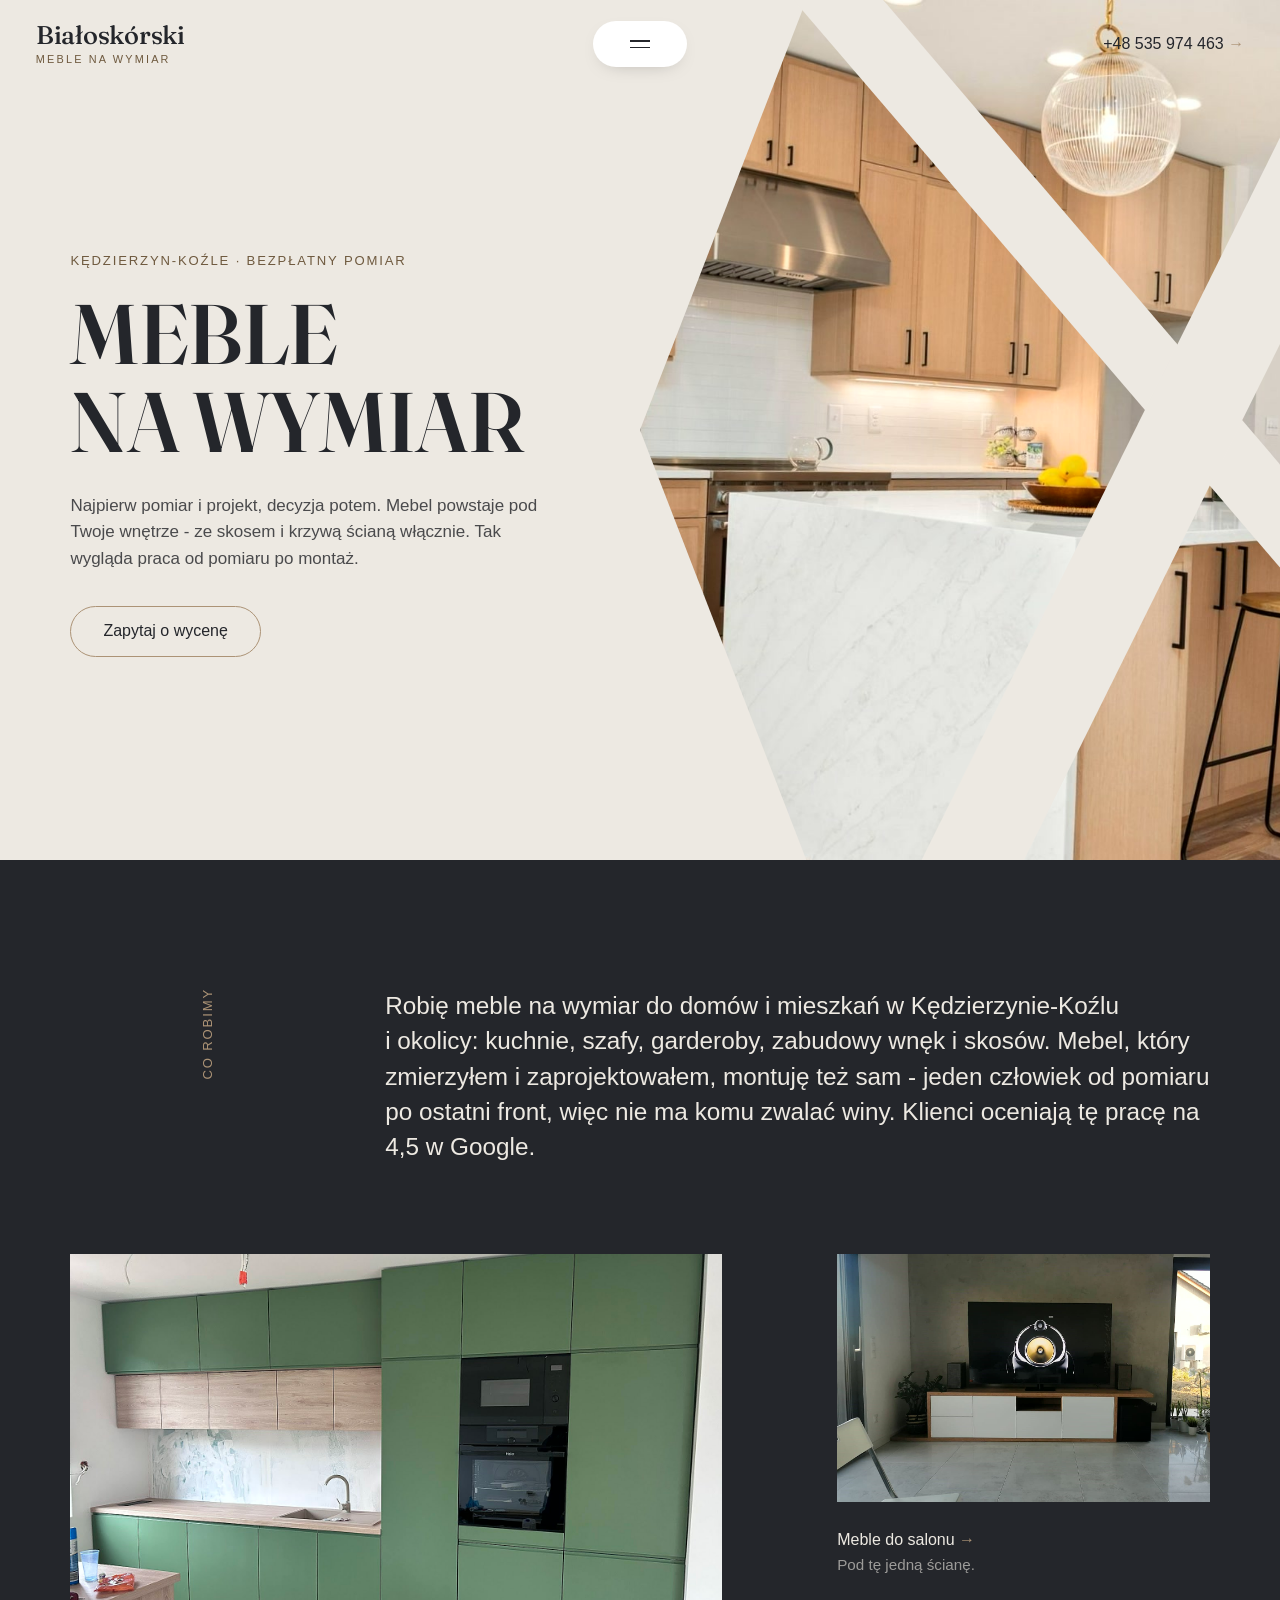
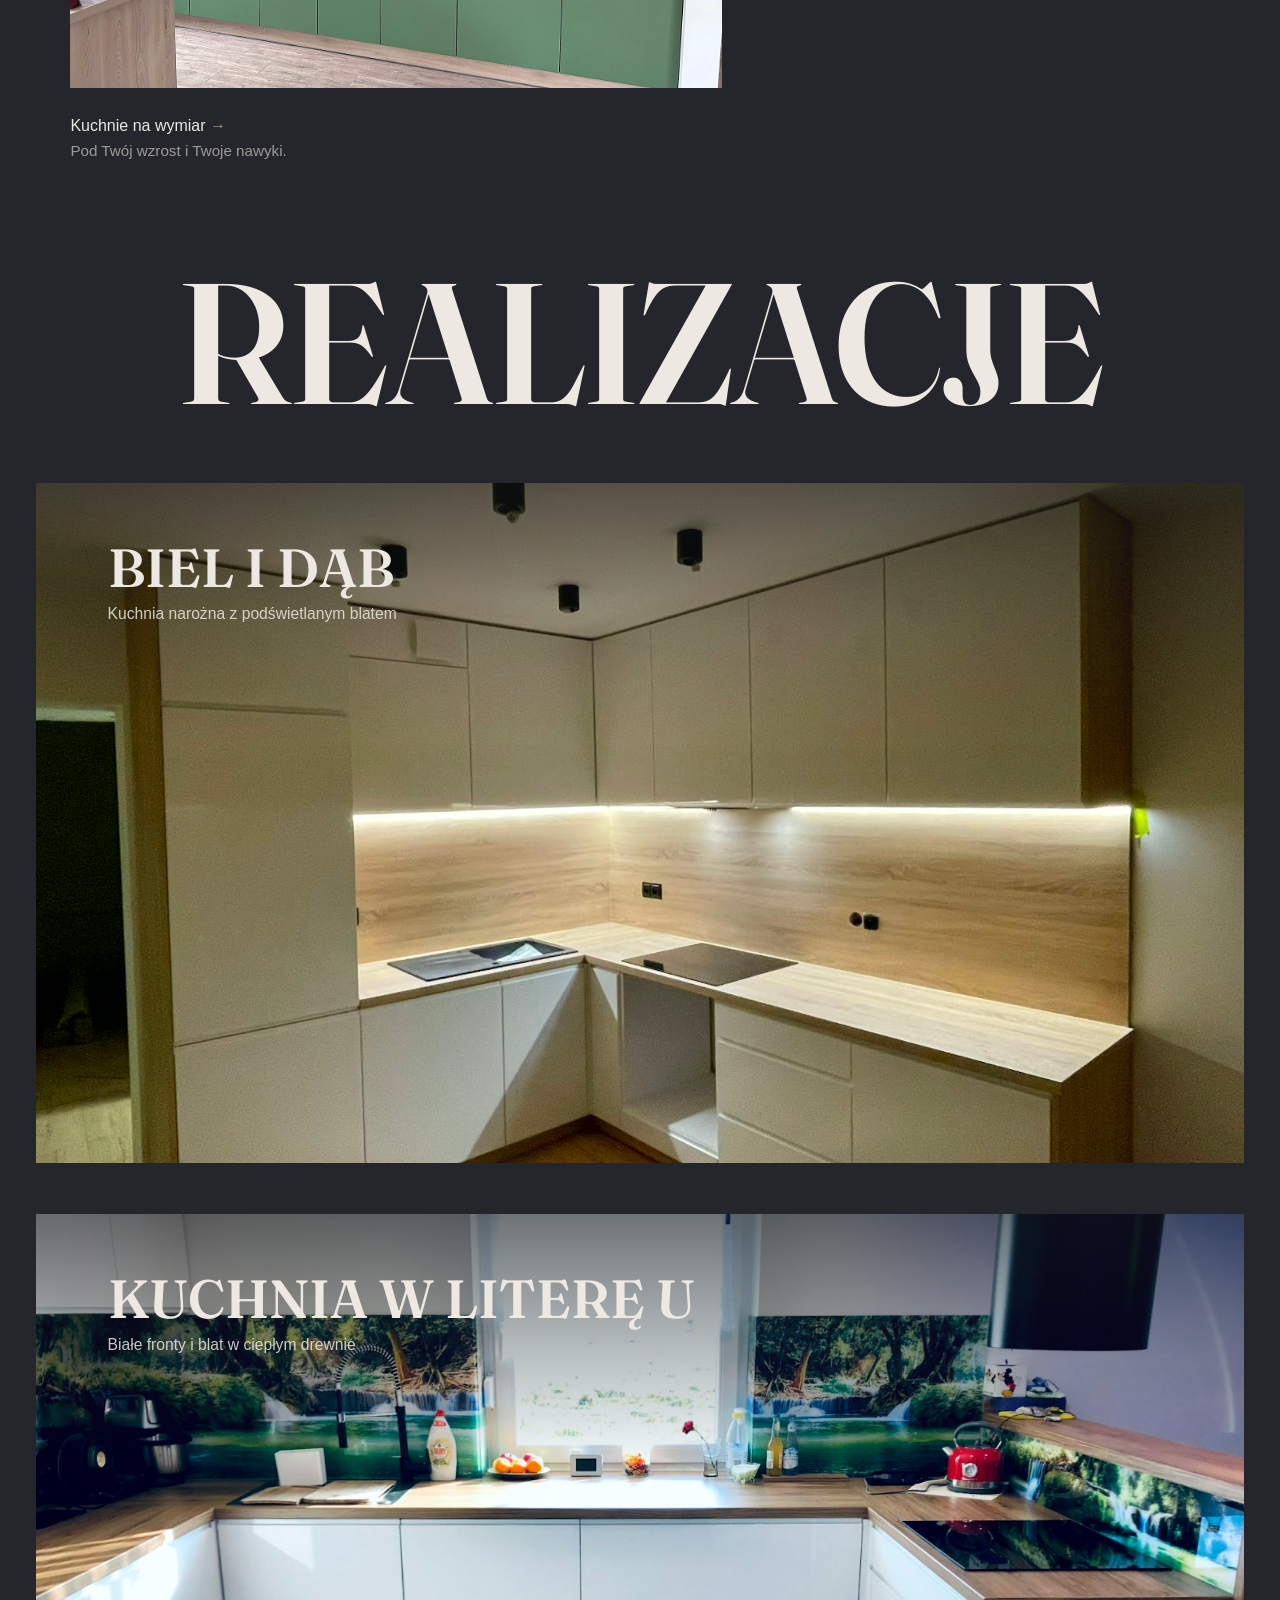
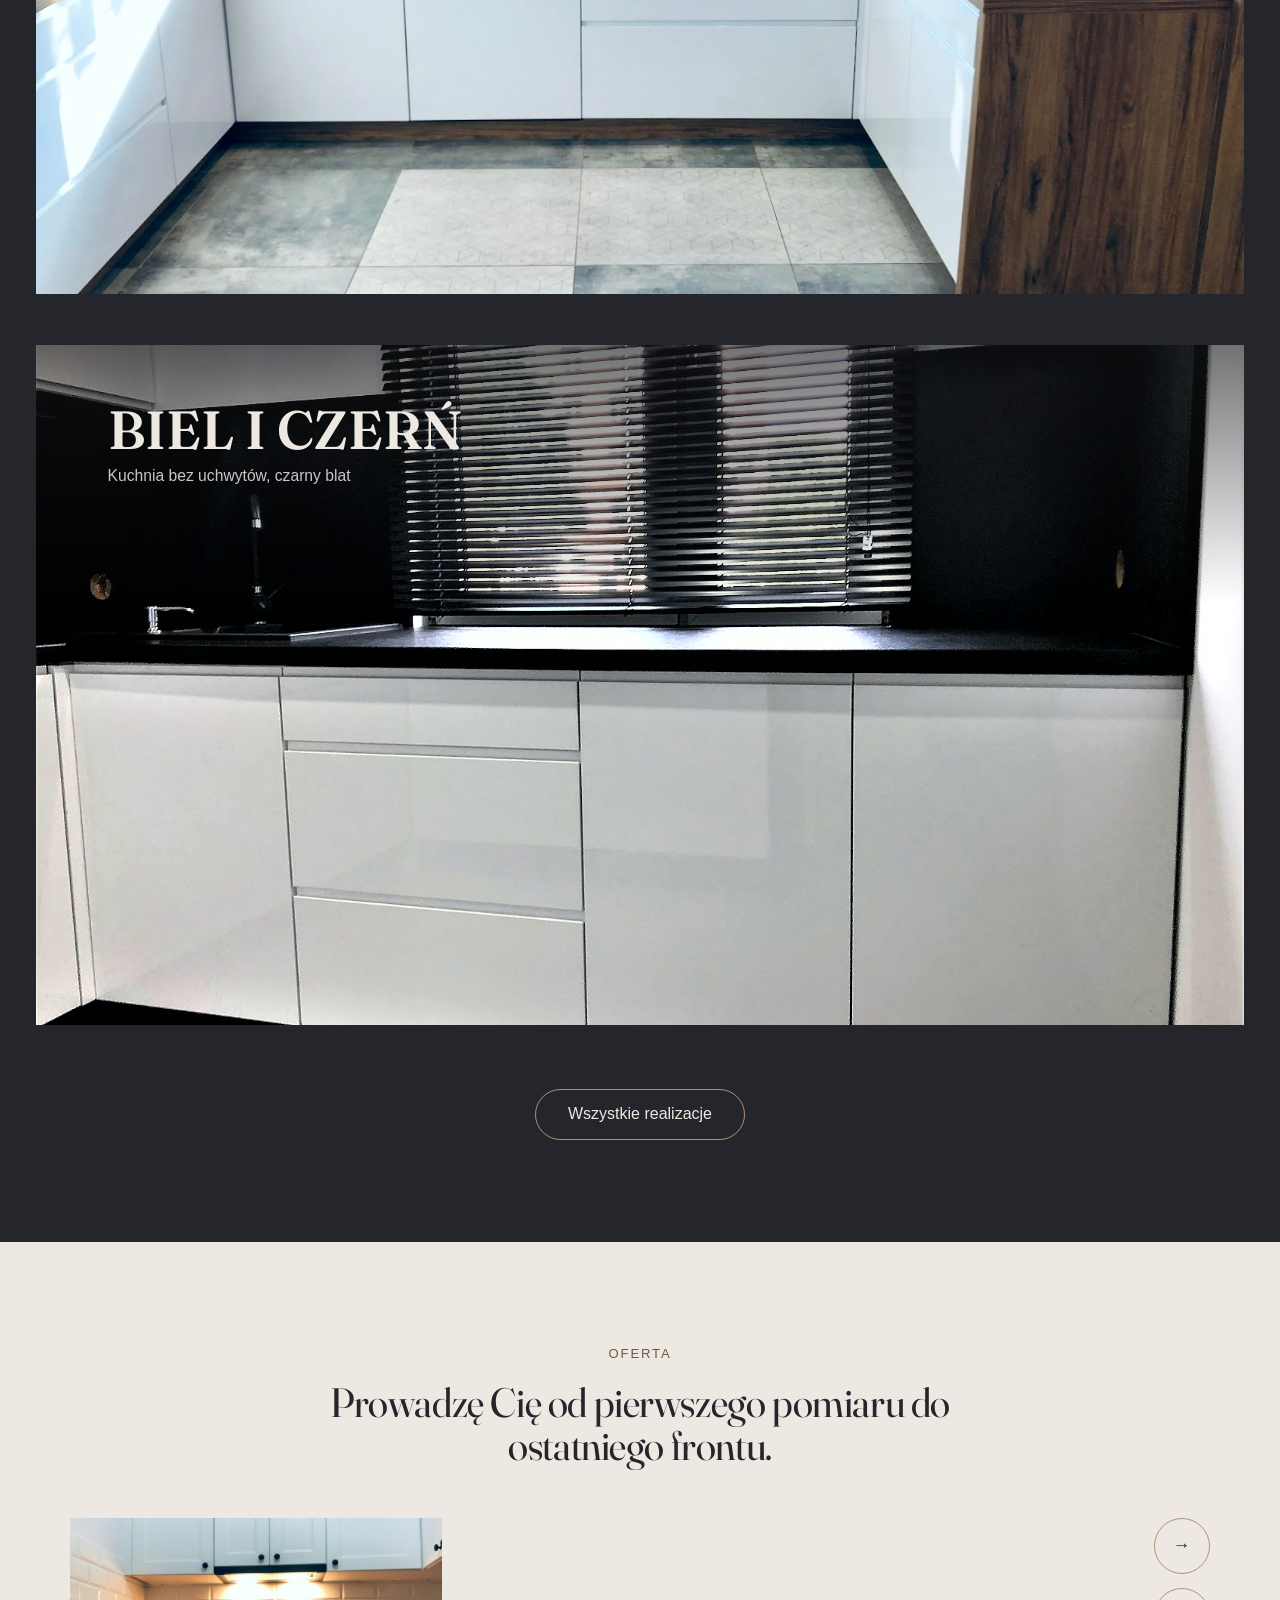
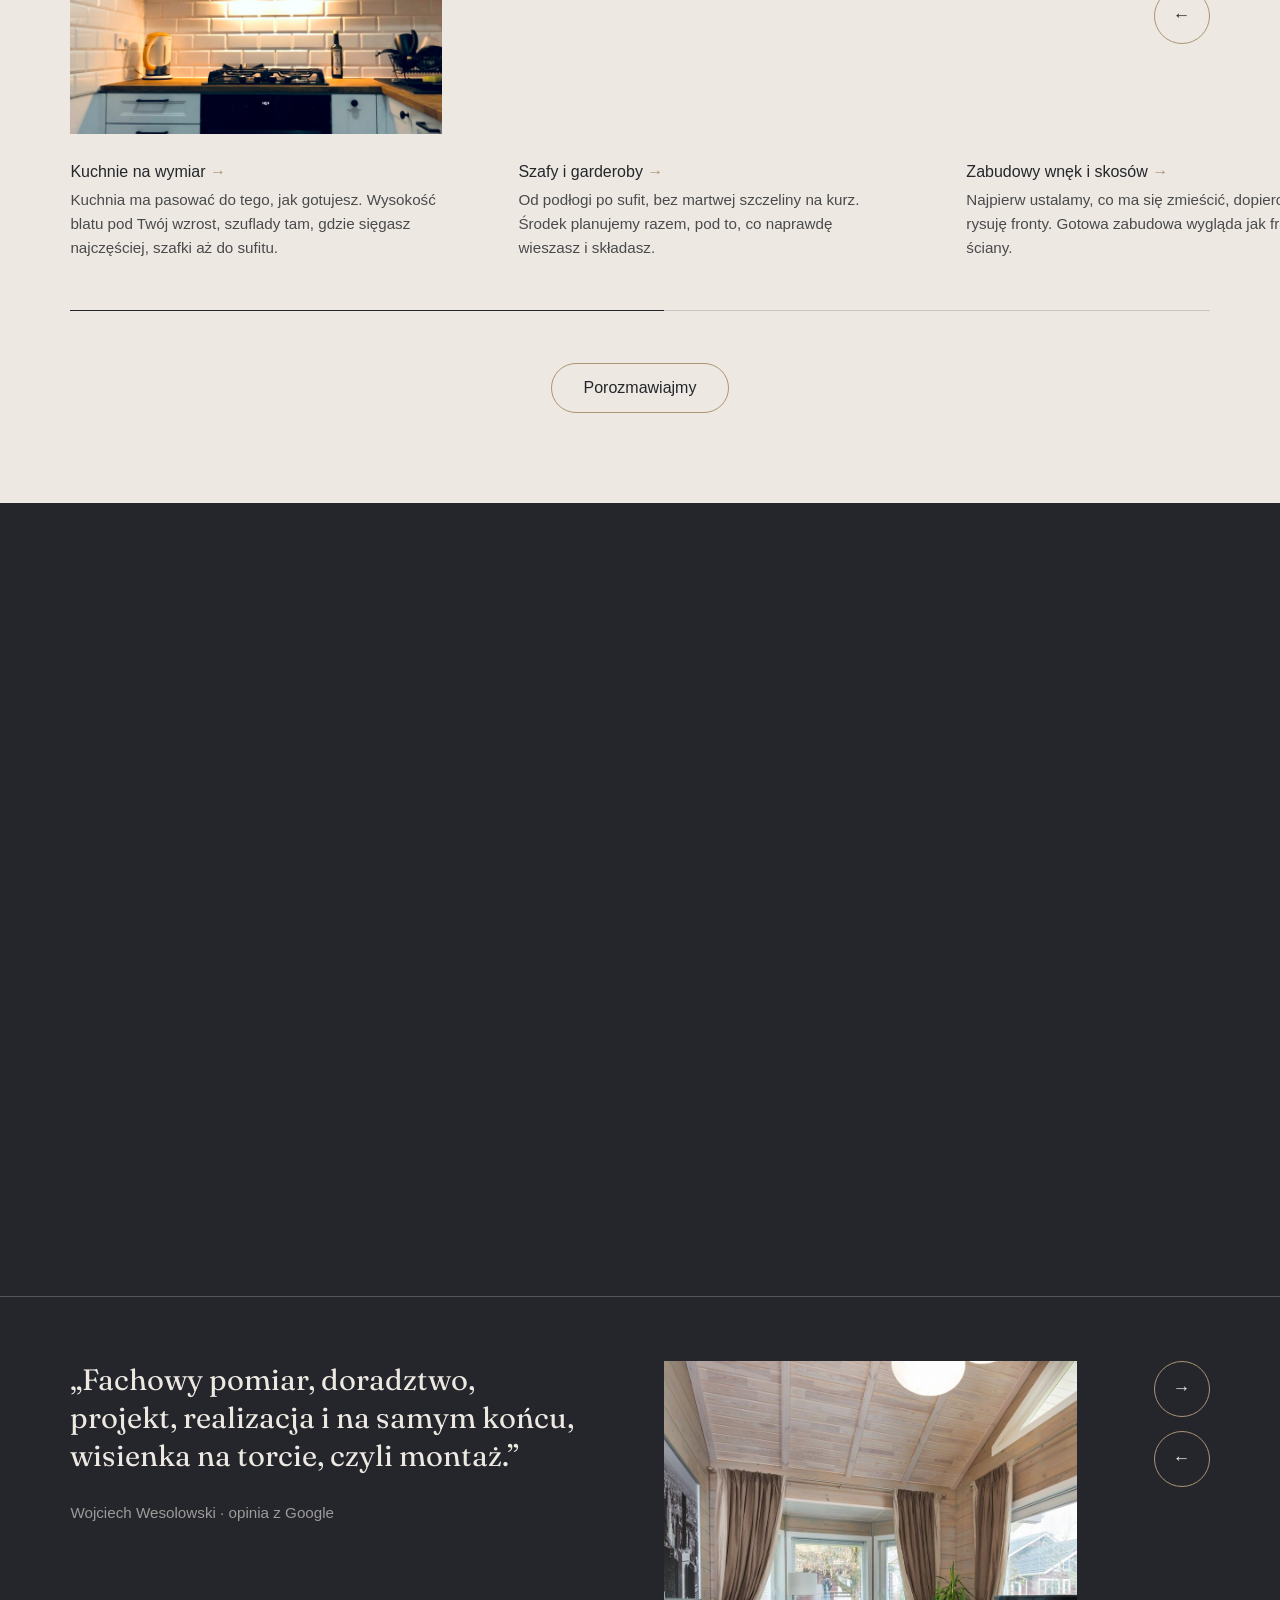
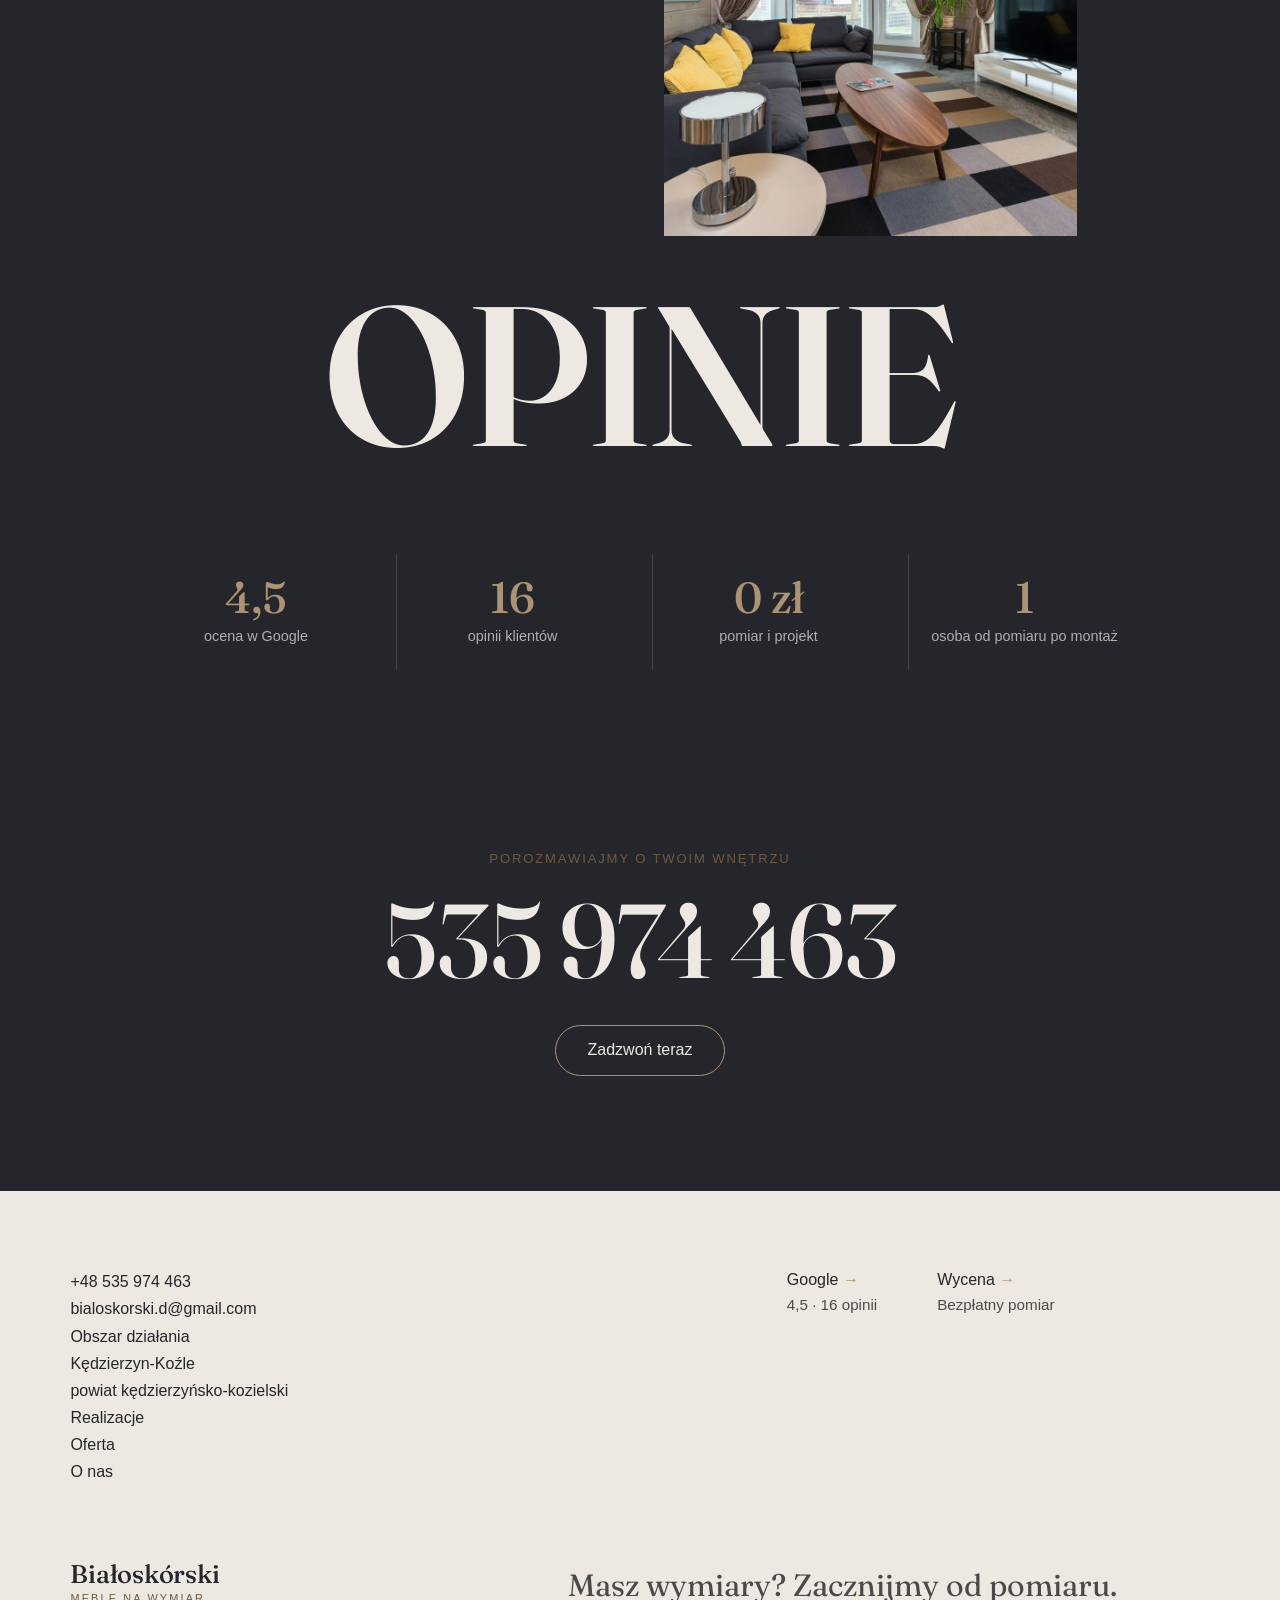
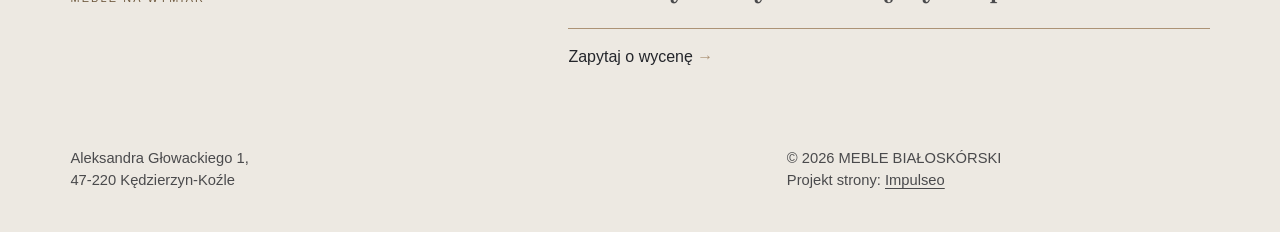
==== commit d271685b: "[claude-edit][cmt:dd1623a7-b545-418d-90f2-e36707635075] Przebudowa dema na układ klindworthroofing.c" ====
--- a/index.html
+++ b/index.html
@@ -3,183 +3,250 @@
 <head>
 <meta charset="UTF-8">
 <meta name="viewport" content="width=device-width, initial-scale=1.0">
-<title>MEBLE BIAŁOSKÓRSKI - stolarstwo i meble na wymiar</title>
+<title>MEBLE BIAŁOSKÓRSKI - meble na wymiar w&nbsp;Kędzierzynie-Koźlu</title>
 <meta name="description" content="Meble na wymiar w Kędzierzynie-Koźlu: kuchnie, szafy i zabudowy pod Twoje wnętrze. Bezpłatny pomiar i projekt, jedna cena, montaż z gwarancją. Zadzwoń: +48 535 974 463.">
-<link rel="canonical" href="https://kris20032.github.io/meble-bialoskorski/">
+<link rel="canonical" href="https://impulseo-pl.github.io/meble-bialoskorski/">
 <meta name="robots" content="noindex, nofollow">
+<meta name="theme-color" content="#ede9e2">
 <meta property="og:type" content="website">
 <meta property="og:locale" content="pl_PL">
 <meta property="og:site_name" content="MEBLE BIAŁOSKÓRSKI">
-<meta property="og:title" content="MEBLE BIAŁOSKÓRSKI - stolarstwo i meble na wymiar">
+<meta property="og:title" content="MEBLE BIAŁOSKÓRSKI - meble na wymiar w Kędzierzynie-Koźlu">
 <meta property="og:description" content="Meble na wymiar w Kędzierzynie-Koźlu: kuchnie, szafy i zabudowy pod Twoje wnętrze. Bezpłatny pomiar i projekt, jedna cena, montaż z gwarancją. Zadzwoń: +48 535 974 463.">
-<meta property="og:url" content="https://kris20032.github.io/meble-bialoskorski/">
-<meta property="og:image" content="https://kris20032.github.io/meble-bialoskorski/img/og.jpg">
+<meta property="og:url" content="https://impulseo-pl.github.io/meble-bialoskorski/">
+<meta property="og:image" content="https://impulseo-pl.github.io/meble-bialoskorski/img/og.jpg">
 <meta property="og:image:width" content="1200">
 <meta property="og:image:height" content="630">
 <meta name="twitter:card" content="summary_large_image">
-<script type="application/ld+json">{"@context": "https://schema.org", "@type": "HomeAndConstructionBusiness", "name": "MEBLE BIAŁOSKÓRSKI", "url": "https://kris20032.github.io/meble-bialoskorski/", "telephone": "+48535974463", "image": "https://kris20032.github.io/meble-bialoskorski/img/og.jpg", "areaServed": "Kędzierzyn-Koźle", "sameAs": ["https://maps.google.com/?cid=9823154910743207326&g_mp=Cidnb29nbGUubWFwcy5wbGFjZXMudjEuUGxhY2VzLlNlYXJjaFRleHQQAhgEIAA"]}</script>
+<script type="application/ld+json">{"@context": "https://schema.org", "@type": "HomeAndConstructionBusiness", "name": "MEBLE BIAŁOSKÓRSKI", "url": "https://impulseo-pl.github.io/meble-bialoskorski/", "telephone": "+48535974463", "email": "bialoskorski.d@gmail.com", "image": "https://impulseo-pl.github.io/meble-bialoskorski/img/og.jpg", "address": {"@type": "PostalAddress", "streetAddress": "Aleksandra Głowackiego 1", "postalCode": "47-220", "addressLocality": "Kędzierzyn-Koźle", "addressCountry": "PL"}, "areaServed": "Kędzierzyn-Koźle", "sameAs": ["https://maps.google.com/?cid=9823154910743207326"]}</script>
 <link rel="preconnect" href="https://fonts.googleapis.com">
 <link rel="preconnect" href="https://fonts.gstatic.com" crossorigin>
-<link href="https://fonts.googleapis.com/css2?family=Lora:wght@500;600;700&family=Manrope:wght@400;500;600&display=swap" rel="stylesheet">
-<link rel="stylesheet" href="assets/styles.css?v=93b80f6c">
+<link href="https://fonts.googleapis.com/css2?family=Fraunces:opsz,wght@9..144,400;9..144,500;9..144,600&display=swap" rel="stylesheet">
+<link href="https://api.fontshare.com/v2/css?f[]=satoshi@400,500&display=swap" rel="stylesheet">
+<link rel="stylesheet" href="assets/styles.css?v=kw3">
 </head>
-<body>
-
-<header class="nav">
-  <div class="wrap nav-inner">
-    <a class="brand" href="index.html"><span class="name">MEBLE BIAŁOSKÓRSKI</span><span class="sub">Meble na wymiar</span></a>
-    <nav class="nav-links">
-      <a href="index.html" class="active" aria-current="page">Strona główna</a>
-      <a href="realizacje.html">Realizacje</a>
-      <a href="oferta.html">Oferta</a>
-      <a href="o-nas.html">O nas</a>
-      <a href="kontakt.html">Kontakt</a>
-      <a href="kontakt.html" class="btn btn-accent">Zapytaj o wycenę</a>
+<body class="is-home">
+
+<header class="site-head">
+  <a class="logo" href="index.html" aria-label="MEBLE BIAŁOSKÓRSKI - strona główna"><span class="logo-a">Białoskórski</span><span class="logo-b">meble na wymiar</span></a>
+  <button class="menu-btn" type="button" aria-label="Otwórz menu" aria-expanded="false" aria-controls="menu"><span></span><span></span></button>
+  <a class="head-tel" href="tel:+48535974463"><span class="head-tel-num">+48 535 974 463</span> <span class="arr" aria-hidden="true">→</span></a>
+</header>
+
+<div class="menu" id="menu" hidden>
+  <div class="menu-in">
+    <nav class="menu-col menu-main" aria-label="Główna">
+      <ul>
+        <li><a href="index.html" aria-current="page">Start</a></li>
+        <li><a href="realizacje.html">Realizacje</a></li>
+        <li><a href="oferta.html">Oferta</a></li>
+        <li><a href="o-nas.html">O nas</a></li>
+        <li><a href="kontakt.html">Kontakt</a></li>
+      </ul>
     </nav>
-    <button class="nav-toggle" aria-label="Menu"><span></span><span></span><span></span></button>
-  </div>
-</header>
+    <div class="menu-col">
+      <p class="eyebrow">Oferta</p>
+      <ul class="menu-small">
+        <li><a href="oferta.html">Kuchnie na wymiar</a></li>
+        <li><a href="oferta.html">Szafy i&nbsp;garderoby</a></li>
+        <li><a href="oferta.html">Zabudowy wnęk i&nbsp;skosów</a></li>
+        <li><a href="oferta.html">Meble pokojowe i&nbsp;łazienkowe</a></li>
+        <li><a href="oferta.html">Schody i&nbsp;blaty z&nbsp;litego drewna</a></li>
+      </ul>
+    </div>
+    <div class="menu-col">
+      <p class="eyebrow">Kontakt</p>
+      <ul class="menu-small">
+        <li><a href="tel:+48535974463">+48 535 974 463</a></li>
+        <li><a href="mailto:bialoskorski.d@gmail.com">bialoskorski.d@gmail.com</a></li>
+        <li><a href="https://maps.google.com/?cid=9823154910743207326" target="_blank" rel="noopener">Aleksandra Głowackiego 1, 47-220 Kędzierzyn-Koźle</a></li>
+      </ul>
+    </div>
+  </div>
+</div>
 
 <main>
-<section class="hero-cine">
-  <img src="img/hero.jpg" fetchpriority="high" data-rotate="img/g1.jpg|img/g2.jpg" alt="MEBLE BIAŁOSKÓRSKI - Meble na wymiar w Kędzierzynie-Koźlu. Od pomiaru po montaż. " width="1802" height="1160">
-  <div class="wrap">
-    <div class="hero-copy">
-      <div class="brandmark bm-m"><span class="bm-line"><span>MEBLE BIAŁOSKÓRSKI</span></span></div>
-      <h1>Meble na wymiar w Kędzierzynie-Koźlu. Od pomiaru po montaż. </h1>
-      <p class="lead">Najpierw pomiar i projekt, decyzja potem. Mebel powstaje pod Twoje wnętrze - ze skosem i krzywą ścianą włącznie.</p>
-      <div class="hero-actions">
-        <a href="realizacje.html" class="btn btn-accent">Zobacz realizacje <span class="arr">→</span></a>
-        <a href="kontakt.html" class="btn btn-ghost btn-on-dark">Zapytaj o wycenę</a>
+<section class="hero">
+  <div class="hero-copy">
+    <p class="eyebrow">Kędzierzyn-Koźle · bezpłatny pomiar</p>
+    <h1>Meble<br>na wymiar</h1>
+    <p class="hero-lead">Najpierw pomiar i&nbsp;projekt, decyzja potem. Mebel powstaje pod Twoje wnętrze - ze skosem i&nbsp;krzywą ścianą włącznie. Tak wygląda praca od pomiaru po montaż.</p>
+    <a class="pill" href="kontakt.html">Zapytaj o&nbsp;wycenę</a>
+  </div>
+  <div class="hero-art">
+    <img src="img/hero.jpg" alt="Jasna kuchnia na wymiar z frontami w dębie i wyspą" width="1802" height="1160" fetchpriority="high">
+    <svg class="hero-bands" viewBox="0 0 100 100" preserveAspectRatio="none" aria-hidden="true"><polygon points="24,0 38,0 100,54 100,66"/><polygon points="44,100 60,100 100,40 100,16"/></svg>
+  </div>
+</section>
+
+<section class="dark what">
+  <div class="wrap">
+    <div class="what-intro reveal">
+      <p class="eyebrow v-label">Co robimy</p>
+      <p class="what-txt">Robię meble na wymiar do domów i&nbsp;mieszkań w&nbsp;Kędzierzynie-Koźlu i&nbsp;okolicy: kuchnie, szafy, garderoby, zabudowy wnęk i&nbsp;skosów. Mebel, który zmierzyłem i&nbsp;zaprojektowałem, montuję też sam - jeden człowiek od pomiaru po ostatni front, więc nie ma komu zwalać winy. Klienci oceniają tę pracę na 4,5 w&nbsp;Google.</p>
+    </div>
+    <div class="what-cards">
+      <a class="wc wc-big reveal" href="oferta.html">
+        <span class="wc-img"><img src="img/g2.jpg" alt="Zielona kuchnia na wymiar z zabudową pod sufit" width="1600" height="1200" fetchpriority="high"></span>
+        <span class="wc-ttl">Kuchnie na wymiar <span class="arr" aria-hidden="true">→</span></span>
+        <span class="wc-sub">Pod Twój wzrost i&nbsp;Twoje nawyki.</span>
+      </a>
+      <a class="wc wc-small reveal" href="oferta.html">
+        <span class="wc-img"><img src="img/g5.jpg" alt="Szafka RTV na wymiar w salonie" width="1357" height="898" fetchpriority="high"></span>
+        <span class="wc-ttl">Meble do salonu <span class="arr" aria-hidden="true">→</span></span>
+        <span class="wc-sub">Pod tę jedną ścianę.</span>
+      </a>
+    </div>
+  </div>
+</section>
+
+<section class="dark work">
+  <h2 class="giant reveal">Realizacje</h2>
+  <div class="work-list">
+    <a class="work-item reveal" href="realizacje.html">
+      <img src="img/g1.jpg" alt="MEBLE BIAŁOSKÓRSKI - Biel i dąb: kuchnia narożna z podświetlanym blatem" width="1550" height="1146" loading="lazy" decoding="async">
+      <span class="work-name">Biel i&nbsp;dąb</span>
+      <span class="work-sub">Kuchnia narożna z&nbsp;podświetlanym blatem</span>
+    </a>
+    <a class="work-item reveal" href="realizacje.html">
+      <img src="img/about.jpg" alt="MEBLE BIAŁOSKÓRSKI - Kuchnia w literę U: białe fronty i blat w ciepłym drewnie" width="1564" height="1168" loading="lazy" decoding="async">
+      <span class="work-name">Kuchnia w&nbsp;literę U</span>
+      <span class="work-sub">Białe fronty i&nbsp;blat w&nbsp;ciepłym drewnie</span>
+    </a>
+    <a class="work-item reveal" href="realizacje.html">
+      <img src="img/g4.jpg" alt="MEBLE BIAŁOSKÓRSKI - Biel i czerń: kuchnia bez uchwytów, czarny blat" width="1600" height="1200" loading="lazy" decoding="async">
+      <span class="work-name">Biel i&nbsp;czerń</span>
+      <span class="work-sub">Kuchnia bez uchwytów, czarny blat</span>
+    </a>
+  </div>
+  <div class="center"><a class="pill pill-light" href="realizacje.html">Wszystkie realizacje</a></div>
+</section>
+
+<section class="services">
+  <div class="wrap">
+    <div class="sv-head reveal">
+      <p class="eyebrow">Oferta</p>
+      <h2>Prowadzę Cię od pierwszego pomiaru do ostatniego frontu.</h2>
+    </div>
+  </div>
+  <div class="sv-wrap reveal">
+    <div class="sv-track" tabindex="0" aria-label="Oferta - przewiń w bok">
+      <a class="sv-item" href="oferta.html">
+        <span class="sv-img"><img src="img/g6.jpg" alt="Kuchnie na wymiar" width="1530" height="2066" loading="lazy" decoding="async"></span>
+        <span class="sv-ttl">Kuchnie na wymiar <span class="arr" aria-hidden="true">→</span></span>
+        <span class="sv-txt">Kuchnia ma pasować do tego, jak gotujesz. Wysokość blatu pod Twój wzrost, szuflady tam, gdzie sięgasz najczęściej, szafki aż do sufitu.</span>
+      </a>
+      <a class="sv-item" href="oferta.html">
+        <span class="sv-img"><img src="img/g7.jpg" alt="Szafy i garderoby" width="1600" height="2133" loading="lazy" decoding="async"></span>
+        <span class="sv-ttl">Szafy i&nbsp;garderoby <span class="arr" aria-hidden="true">→</span></span>
+        <span class="sv-txt">Od podłogi po sufit, bez martwej szczeliny na kurz. Środek planujemy razem, pod to, co naprawdę wieszasz i&nbsp;składasz.</span>
+      </a>
+      <a class="sv-item" href="oferta.html">
+        <span class="sv-img"><img src="img/g8.jpg" alt="Zabudowy wnęk i skosów" width="1502" height="2044" loading="lazy" decoding="async"></span>
+        <span class="sv-ttl">Zabudowy wnęk i&nbsp;skosów <span class="arr" aria-hidden="true">→</span></span>
+        <span class="sv-txt">Najpierw ustalamy, co ma się zmieścić, dopiero potem rysuję fronty. Gotowa zabudowa wygląda jak fragment ściany.</span>
+      </a>
+      <a class="sv-item" href="oferta.html">
+        <span class="sv-img"><img src="img/g11.jpg" alt="Meble pokojowe i łazienkowe" width="1600" height="1068" loading="lazy" decoding="async"></span>
+        <span class="sv-ttl">Meble pokojowe i&nbsp;łazienkowe <span class="arr" aria-hidden="true">→</span></span>
+        <span class="sv-txt">Szafka RTV pod tę jedną ścianę albo biurko we wnękę. W&nbsp;łazience płyty odporne na parę i&nbsp;okucia, które nie rdzewieją.</span>
+      </a>
+      <a class="sv-item" href="oferta.html">
+        <span class="sv-img"><img src="img/g3.jpg" alt="Pomiar i projekt" width="1600" height="2133" loading="lazy" decoding="async"></span>
+        <span class="sv-ttl">Pomiar i&nbsp;projekt <span class="arr" aria-hidden="true">→</span></span>
+        <span class="sv-txt">Projekt oglądasz na swoich wymiarach i&nbsp;w&nbsp;swoich kolorach. Poprawki na tym etapie nic nie kosztują.</span>
+      </a>
+    </div>
+    <div class="sv-nav">
+      <button class="circ sv-next" type="button" aria-label="Następna usługa">→</button>
+      <button class="circ sv-prev" type="button" aria-label="Poprzednia usługa">←</button>
+    </div>
+  </div>
+  <div class="wrap">
+    <div class="sv-bar"><i></i></div>
+    <div class="center"><a class="pill" href="kontakt.html">Porozmawiajmy</a></div>
+  </div>
+</section>
+
+<section class="stopklatka" aria-hidden="true">
+  <div class="stk-bg" style="background-image:url(img/g9.jpg)"></div>
+</section>
+
+<section class="dark kudos">
+  <div class="wrap">
+    <div class="q-grid reveal">
+      <div class="q-list" aria-live="polite">
+        <figure class="q-item is-on">
+          <blockquote>„Fachowy pomiar, doradztwo, projekt, realizacja i&nbsp;na samym końcu, wisienka na torcie, czyli montaż.”</blockquote>
+          <figcaption>Wojciech Wesolowski · opinia z&nbsp;Google</figcaption>
+        </figure>
+        <figure class="q-item" hidden>
+          <blockquote>„Zleciliśmy wykonanie firmie Białoskórski mebli do salonu i&nbsp;przedpokoju. W&nbsp;czasie realizacji pan Damian uwzględniał nasze sugestie, dbając przy tym o&nbsp;to, aby efekt końcowy był jak najlepszy.”</blockquote>
+          <figcaption>Jan Herbeć · opinia z&nbsp;Google</figcaption>
+        </figure>
+        <figure class="q-item" hidden>
+          <blockquote>„Polecam tego Pana. Pan Damian jest bardzo sumiennym i&nbsp;pracowitym człowiekiem. Jest odpowiedzialny i&nbsp;bardzo pomocny. Zrobił projekt szafy, wytłumaczył i&nbsp;doradził, jaką najlepiej zrobić.”</blockquote>
+          <figcaption>Pawel Larysz · opinia z&nbsp;Google</figcaption>
+        </figure>
       </div>
-      <div style="margin-top:var(--space-6);color:#fff;font-weight:600;letter-spacing:.02em;opacity:.92"><span class="g-badge"><svg class="gb-ico" viewBox="0 0 24 24" width="18" height="18" aria-hidden="true"><path fill="#4285F4" d="M22.56 12.25c0-.78-.07-1.53-.2-2.25H12v4.26h5.92c-.26 1.37-1.04 2.53-2.21 3.31v2.77h3.57c2.08-1.92 3.28-4.74 3.28-8.09z"/><path fill="#34A853" d="M12 23c2.97 0 5.46-.98 7.28-2.66l-3.57-2.77c-.98.66-2.23 1.06-3.71 1.06-2.86 0-5.29-1.93-6.16-4.53H2.18v2.84C3.99 20.53 7.7 23 12 23z"/><path fill="#FBBC05" d="M5.84 14.09c-.22-.66-.35-1.36-.35-2.09s.13-1.43.35-2.09V7.07H2.18C1.43 8.55 1 10.22 1 12s.43 3.45 1.18 4.93l2.85-2.22.81-.62z"/><path fill="#EA4335" d="M12 5.38c1.62 0 3.06.56 4.21 1.64l3.15-3.15C17.45 2.09 14.97 1 12 1 7.7 1 3.99 3.47 2.18 7.07l3.66 2.84c.87-2.6 3.3-4.53 6.16-4.53z"/></svg><b class="gb-ocena">4,5</b><svg class="gb-stars" viewBox="0 0 90 18" width="74" height="14.8" aria-hidden="true"><g fill="currentColor" opacity=".26"><path transform="translate(0,0)" d="M9 1.6l2.2 4.46 4.92.72-3.56 3.47.84 4.9L9 12.74l-4.4 2.31.84-4.9L1.88 6.68l4.92-.72L9 1.6Z"/><path transform="translate(18,0)" d="M9 1.6l2.2 4.46 4.92.72-3.56 3.47.84 4.9L9 12.74l-4.4 2.31.84-4.9L1.88 6.68l4.92-.72L9 1.6Z"/><path transform="translate(36,0)" d="M9 1.6l2.2 4.46 4.92.72-3.56 3.47.84 4.9L9 12.74l-4.4 2.31.84-4.9L1.88 6.68l4.92-.72L9 1.6Z"/><path transform="translate(54,0)" d="M9 1.6l2.2 4.46 4.92.72-3.56 3.47.84 4.9L9 12.74l-4.4 2.31.84-4.9L1.88 6.68l4.92-.72L9 1.6Z"/><path transform="translate(72,0)" d="M9 1.6l2.2 4.46 4.92.72-3.56 3.47.84 4.9L9 12.74l-4.4 2.31.84-4.9L1.88 6.68l4.92-.72L9 1.6Z"/></g><clipPath id="gs900"><rect x="0" y="0" width="81.0" height="18"/></clipPath><g fill="#FBBC04" clip-path="url(#gs900)"><path transform="translate(0,0)" d="M9 1.6l2.2 4.46 4.92.72-3.56 3.47.84 4.9L9 12.74l-4.4 2.31.84-4.9L1.88 6.68l4.92-.72L9 1.6Z"/><path transform="translate(18,0)" d="M9 1.6l2.2 4.46 4.92.72-3.56 3.47.84 4.9L9 12.74l-4.4 2.31.84-4.9L1.88 6.68l4.92-.72L9 1.6Z"/><path transform="translate(36,0)" d="M9 1.6l2.2 4.46 4.92.72-3.56 3.47.84 4.9L9 12.74l-4.4 2.31.84-4.9L1.88 6.68l4.92-.72L9 1.6Z"/><path transform="translate(54,0)" d="M9 1.6l2.2 4.46 4.92.72-3.56 3.47.84 4.9L9 12.74l-4.4 2.31.84-4.9L1.88 6.68l4.92-.72L9 1.6Z"/><path transform="translate(72,0)" d="M9 1.6l2.2 4.46 4.92.72-3.56 3.47.84 4.9L9 12.74l-4.4 2.31.84-4.9L1.88 6.68l4.92-.72L9 1.6Z"/></g></svg><span class="gb-txt">16 opinii w Google</span></span></div>
-    </div>
-  </div>
-</section>
-<section class="strip n-5" style="padding-block:0">
-  <div class="wrap">
-    <div class="item reveal"><div class="k">4,5 na Google</div><div class="v"></div></div>
-    <div class="item reveal"><div class="k">Bezpłatny pomiar i projekt</div><div class="v"></div></div>
-    <div class="item reveal"><div class="k">Jedna cena za całość</div><div class="v"></div></div>
-    <div class="item reveal"><div class="k">Od pomiaru po montaż</div><div class="v"></div></div>
-    <div class="item reveal"><div class="k">Gwarancja na meble i montaż</div><div class="v"></div></div>
-  </div>
-</section>
-<section class="opinie-mini" aria-label="Opinie klientów">
-  <div class="wrap">
-    <div class="om-row">
-      <div class="om-item reveal"><blockquote>„Fachowy pomiar, doradztwo, projekt, realizacja i na samym końcu, wisienka na torcie, czyli montaż.”</blockquote><span class="om-autor">Wojciech Wesolowski</span></div>
-      <div class="om-item reveal"><blockquote>„Zleciliśmy wykonanie firmie Białoskórski mebli do salonu i przedpokoju.”</blockquote><span class="om-autor">Jan Herbeć</span></div>
-      <div class="om-item reveal"><blockquote>„Polecam tego Pana.”</blockquote><span class="om-autor">Pawel Larysz</span></div>
-    </div>
-  </div>
-</section>
-<section>
-  <div class="wrap split">
-    <div class="split-art reveal"><img src="img/g9.jpg" alt="MEBLE BIAŁOSKÓRSKI - realizacja" loading="lazy" width="1600" height="1068" decoding="async"></div>
-    <div class="split-copy reveal">
-      <span class="eyebrow">Kim jesteśmy</span>
-      <h2>Kto to robi</h2>
-      <p class="muted">Mebel, który zmierzyłem i zaprojektowałem, montuję też sam. Jak coś przy ścianie nie gra, nie szukam winnego - wiem, co poprawić, i robię to od ręki.</p>
-      <p class="muted">Jeden człowiek od pomiaru po ostatni front, więc nie ma komu zwalać winy.</p>
-      <a href="o-nas.html" class="btn btn-ghost">Poznaj nas <span class="arr">→</span></a>
-    </div>
-  </div>
-</section>
-<section class="gateways-band">
-  <div class="wrap">
-    <div class="gateways">
-      <a href="oferta.html" class="gateway reveal"><img src="img/g10.jpg" alt="Kuchnie na wymiar" loading="lazy" width="1600" height="1066" decoding="async"><span class="g-ttl">Kuchnie na wymiar</span></a>
-      <a href="oferta.html" class="gateway reveal"><img src="img/g11.jpg" alt="Szafy i garderoby" loading="lazy" width="1600" height="1068" decoding="async"><span class="g-ttl">Szafy i garderoby</span></a>
-      <a href="oferta.html" class="gateway reveal"><img src="img/g12.jpg" alt="Zabudowy wnęk i skosów" loading="lazy" width="1600" height="1067" decoding="async"><span class="g-ttl">Zabudowy wnęk i skosów</span></a>
-    </div>
-  </div>
-</section>
-<section class="stopklatka" aria-hidden="true">
-  <div class="stk-bg" style="background-image:url(img/g13.jpg)"></div>
-</section>
-<section class="opinie">
-  <div class="wrap">
-    <div class="head center reveal">
-      <span class="eyebrow">Opinie</span>
-      <h2>Co mówią klienci</h2>
-    </div>
-    <p class="op-meta reveal"><span class="g-badge"><svg class="gb-ico" viewBox="0 0 24 24" width="18" height="18" aria-hidden="true"><path fill="#4285F4" d="M22.56 12.25c0-.78-.07-1.53-.2-2.25H12v4.26h5.92c-.26 1.37-1.04 2.53-2.21 3.31v2.77h3.57c2.08-1.92 3.28-4.74 3.28-8.09z"/><path fill="#34A853" d="M12 23c2.97 0 5.46-.98 7.28-2.66l-3.57-2.77c-.98.66-2.23 1.06-3.71 1.06-2.86 0-5.29-1.93-6.16-4.53H2.18v2.84C3.99 20.53 7.7 23 12 23z"/><path fill="#FBBC05" d="M5.84 14.09c-.22-.66-.35-1.36-.35-2.09s.13-1.43.35-2.09V7.07H2.18C1.43 8.55 1 10.22 1 12s.43 3.45 1.18 4.93l2.85-2.22.81-.62z"/><path fill="#EA4335" d="M12 5.38c1.62 0 3.06.56 4.21 1.64l3.15-3.15C17.45 2.09 14.97 1 12 1 7.7 1 3.99 3.47 2.18 7.07l3.66 2.84c.87-2.6 3.3-4.53 6.16-4.53z"/></svg><b class="gb-ocena">4,5</b><svg class="gb-stars" viewBox="0 0 90 18" width="74" height="14.8" aria-hidden="true"><g fill="currentColor" opacity=".26"><path transform="translate(0,0)" d="M9 1.6l2.2 4.46 4.92.72-3.56 3.47.84 4.9L9 12.74l-4.4 2.31.84-4.9L1.88 6.68l4.92-.72L9 1.6Z"/><path transform="translate(18,0)" d="M9 1.6l2.2 4.46 4.92.72-3.56 3.47.84 4.9L9 12.74l-4.4 2.31.84-4.9L1.88 6.68l4.92-.72L9 1.6Z"/><path transform="translate(36,0)" d="M9 1.6l2.2 4.46 4.92.72-3.56 3.47.84 4.9L9 12.74l-4.4 2.31.84-4.9L1.88 6.68l4.92-.72L9 1.6Z"/><path transform="translate(54,0)" d="M9 1.6l2.2 4.46 4.92.72-3.56 3.47.84 4.9L9 12.74l-4.4 2.31.84-4.9L1.88 6.68l4.92-.72L9 1.6Z"/><path transform="translate(72,0)" d="M9 1.6l2.2 4.46 4.92.72-3.56 3.47.84 4.9L9 12.74l-4.4 2.31.84-4.9L1.88 6.68l4.92-.72L9 1.6Z"/></g><clipPath id="gs900"><rect x="0" y="0" width="81.0" height="18"/></clipPath><g fill="#FBBC04" clip-path="url(#gs900)"><path transform="translate(0,0)" d="M9 1.6l2.2 4.46 4.92.72-3.56 3.47.84 4.9L9 12.74l-4.4 2.31.84-4.9L1.88 6.68l4.92-.72L9 1.6Z"/><path transform="translate(18,0)" d="M9 1.6l2.2 4.46 4.92.72-3.56 3.47.84 4.9L9 12.74l-4.4 2.31.84-4.9L1.88 6.68l4.92-.72L9 1.6Z"/><path transform="translate(36,0)" d="M9 1.6l2.2 4.46 4.92.72-3.56 3.47.84 4.9L9 12.74l-4.4 2.31.84-4.9L1.88 6.68l4.92-.72L9 1.6Z"/><path transform="translate(54,0)" d="M9 1.6l2.2 4.46 4.92.72-3.56 3.47.84 4.9L9 12.74l-4.4 2.31.84-4.9L1.88 6.68l4.92-.72L9 1.6Z"/><path transform="translate(72,0)" d="M9 1.6l2.2 4.46 4.92.72-3.56 3.47.84 4.9L9 12.74l-4.4 2.31.84-4.9L1.88 6.68l4.92-.72L9 1.6Z"/></g></svg><span class="gb-txt">16 opinii w Google</span></span></p>
-    <p class="op-meta reveal"><a class="op-google" href="https://maps.google.com/?cid=9823154910743207326&amp;g_mp=Cidnb29nbGUubWFwcy5wbGFjZXMudjEuUGxhY2VzLlNlYXJjaFRleHQQAhgEIAA" target="_blank" rel="noopener"><svg class="op-g-ico" viewBox="0 0 24 24" width="17" height="17" aria-hidden="true"><path fill="#4285F4" d="M22.56 12.25c0-.78-.07-1.53-.2-2.25H12v4.26h5.92c-.26 1.37-1.04 2.53-2.21 3.31v2.77h3.57c2.08-1.92 3.28-4.74 3.28-8.09z"/><path fill="#34A853" d="M12 23c2.97 0 5.46-.98 7.28-2.66l-3.57-2.77c-.98.66-2.23 1.06-3.71 1.06-2.86 0-5.29-1.93-6.16-4.53H2.18v2.84C3.99 20.53 7.7 23 12 23z"/><path fill="#FBBC05" d="M5.84 14.09c-.22-.66-.35-1.36-.35-2.09s.13-1.43.35-2.09V7.07H2.18C1.43 8.55 1 10.22 1 12s.43 3.45 1.18 4.93l2.85-2.22.81-.62z"/><path fill="#EA4335" d="M12 5.38c1.62 0 3.06.56 4.21 1.64l3.15-3.15C17.45 2.09 14.97 1 12 1 7.7 1 3.99 3.47 2.18 7.07l3.66 2.84c.87-2.6 3.3-4.53 6.16-4.53z"/></svg><span>Zobacz opinie w Google</span><span class="arr">→</span></a></p>
-    <div class="opinie-grid">
-      <figure class="op-card reveal"><span class="op-star"><svg class="ico-star" width="14" height="14" viewBox="0 0 24 24" style="vertical-align:-2px" aria-hidden="true"><path d="M12 2.8l2.85 5.8 6.4.93-4.63 4.5 1.1 6.37L12 17.4l-5.72 3 1.1-6.37-4.63-4.5 6.4-.93L12 2.8Z" fill="currentColor"/></svg><svg class="ico-star" width="14" height="14" viewBox="0 0 24 24" style="vertical-align:-2px" aria-hidden="true"><path d="M12 2.8l2.85 5.8 6.4.93-4.63 4.5 1.1 6.37L12 17.4l-5.72 3 1.1-6.37-4.63-4.5 6.4-.93L12 2.8Z" fill="currentColor"/></svg><svg class="ico-star" width="14" height="14" viewBox="0 0 24 24" style="vertical-align:-2px" aria-hidden="true"><path d="M12 2.8l2.85 5.8 6.4.93-4.63 4.5 1.1 6.37L12 17.4l-5.72 3 1.1-6.37-4.63-4.5 6.4-.93L12 2.8Z" fill="currentColor"/></svg><svg class="ico-star" width="14" height="14" viewBox="0 0 24 24" style="vertical-align:-2px" aria-hidden="true"><path d="M12 2.8l2.85 5.8 6.4.93-4.63 4.5 1.1 6.37L12 17.4l-5.72 3 1.1-6.37-4.63-4.5 6.4-.93L12 2.8Z" fill="currentColor"/></svg><svg class="ico-star" width="14" height="14" viewBox="0 0 24 24" style="vertical-align:-2px" aria-hidden="true"><path d="M12 2.8l2.85 5.8 6.4.93-4.63 4.5 1.1 6.37L12 17.4l-5.72 3 1.1-6.37-4.63-4.5 6.4-.93L12 2.8Z" fill="currentColor"/></svg></span><blockquote>Fachowy pomiar, doradztwo, projekt, realizacja i na samym końcu, wisienka na torcie, czyli montaż.</blockquote><span class="op-autor">Wojciech Wesolowski</span></figure>
-      <figure class="op-card reveal"><span class="op-star"><svg class="ico-star" width="14" height="14" viewBox="0 0 24 24" style="vertical-align:-2px" aria-hidden="true"><path d="M12 2.8l2.85 5.8 6.4.93-4.63 4.5 1.1 6.37L12 17.4l-5.72 3 1.1-6.37-4.63-4.5 6.4-.93L12 2.8Z" fill="currentColor"/></svg><svg class="ico-star" width="14" height="14" viewBox="0 0 24 24" style="vertical-align:-2px" aria-hidden="true"><path d="M12 2.8l2.85 5.8 6.4.93-4.63 4.5 1.1 6.37L12 17.4l-5.72 3 1.1-6.37-4.63-4.5 6.4-.93L12 2.8Z" fill="currentColor"/></svg><svg class="ico-star" width="14" height="14" viewBox="0 0 24 24" style="vertical-align:-2px" aria-hidden="true"><path d="M12 2.8l2.85 5.8 6.4.93-4.63 4.5 1.1 6.37L12 17.4l-5.72 3 1.1-6.37-4.63-4.5 6.4-.93L12 2.8Z" fill="currentColor"/></svg><svg class="ico-star" width="14" height="14" viewBox="0 0 24 24" style="vertical-align:-2px" aria-hidden="true"><path d="M12 2.8l2.85 5.8 6.4.93-4.63 4.5 1.1 6.37L12 17.4l-5.72 3 1.1-6.37-4.63-4.5 6.4-.93L12 2.8Z" fill="currentColor"/></svg><svg class="ico-star" width="14" height="14" viewBox="0 0 24 24" style="vertical-align:-2px" aria-hidden="true"><path d="M12 2.8l2.85 5.8 6.4.93-4.63 4.5 1.1 6.37L12 17.4l-5.72 3 1.1-6.37-4.63-4.5 6.4-.93L12 2.8Z" fill="currentColor"/></svg></span><blockquote>Zleciliśmy wykonanie firmie Białoskórski mebli do salonu i przedpokoju. W czasie realizacji pan Damian uwzględniał nasze sugestie dbając przy tym o to aby efekt końcowy był jak najlepszy.</blockquote><span class="op-autor">Jan Herbeć</span></figure>
-      <figure class="op-card reveal"><span class="op-star"><svg class="ico-star" width="14" height="14" viewBox="0 0 24 24" style="vertical-align:-2px" aria-hidden="true"><path d="M12 2.8l2.85 5.8 6.4.93-4.63 4.5 1.1 6.37L12 17.4l-5.72 3 1.1-6.37-4.63-4.5 6.4-.93L12 2.8Z" fill="currentColor"/></svg><svg class="ico-star" width="14" height="14" viewBox="0 0 24 24" style="vertical-align:-2px" aria-hidden="true"><path d="M12 2.8l2.85 5.8 6.4.93-4.63 4.5 1.1 6.37L12 17.4l-5.72 3 1.1-6.37-4.63-4.5 6.4-.93L12 2.8Z" fill="currentColor"/></svg><svg class="ico-star" width="14" height="14" viewBox="0 0 24 24" style="vertical-align:-2px" aria-hidden="true"><path d="M12 2.8l2.85 5.8 6.4.93-4.63 4.5 1.1 6.37L12 17.4l-5.72 3 1.1-6.37-4.63-4.5 6.4-.93L12 2.8Z" fill="currentColor"/></svg><svg class="ico-star" width="14" height="14" viewBox="0 0 24 24" style="vertical-align:-2px" aria-hidden="true"><path d="M12 2.8l2.85 5.8 6.4.93-4.63 4.5 1.1 6.37L12 17.4l-5.72 3 1.1-6.37-4.63-4.5 6.4-.93L12 2.8Z" fill="currentColor"/></svg><svg class="ico-star" width="14" height="14" viewBox="0 0 24 24" style="vertical-align:-2px" aria-hidden="true"><path d="M12 2.8l2.85 5.8 6.4.93-4.63 4.5 1.1 6.37L12 17.4l-5.72 3 1.1-6.37-4.63-4.5 6.4-.93L12 2.8Z" fill="currentColor"/></svg></span><blockquote>Polecam tego Pana. Pan Damian jest bardzo sumiennym i pracowitym człowiekiem. Jest odpowiedzialny i bardzo pomocny. Zrobil projekt szafy , wytłumaczył i doradzil jaką najlepiej zrobić.</blockquote><span class="op-autor">Pawel Larysz</span></figure>
-    </div>
-  </div>
-</section>
-<section>
-  <div class="wrap">
-    <div class="head reveal">
-      <span class="eyebrow">Realizacje</span>
-      <h2>Z ostatnich montaży</h2>
-      <p>Zdjęcia z moich montaży, w domach klientów - żadnych wizualizacji z katalogu. Tak te meble wyglądają na co dzień.</p>
-    </div>
-    <div class="gallery">
-      <div class="tile t-two3 reveal"><img src="img/g3.jpg" alt="MEBLE BIAŁOSKÓRSKI" loading="lazy" width="1600" height="2133" decoding="async"></div>
-      <div class="tile t-third reveal"><img src="img/g4.jpg" alt="MEBLE BIAŁOSKÓRSKI" loading="lazy" width="1600" height="1200" decoding="async"></div>
-      <div class="tile t-third reveal"><img src="img/g5.jpg" alt="MEBLE BIAŁOSKÓRSKI" loading="lazy" width="1357" height="898" decoding="async"></div>
-      <div class="tile t-third reveal"><img src="img/g6.jpg" alt="MEBLE BIAŁOSKÓRSKI" loading="lazy" width="1530" height="2066" decoding="async"></div>
-      <div class="tile t-third reveal"><img src="img/g7.jpg" alt="MEBLE BIAŁOSKÓRSKI" loading="lazy" width="1600" height="2133" decoding="async"></div>
-    </div>
-    <div style="margin-top:var(--space-7)" class="reveal"><a href="realizacje.html" class="btn btn-accent">Pełna galeria <span class="arr">→</span></a></div>
-  </div>
-</section>
-<section class="cta">
-  <div class="wrap">
-    <div class="reveal">
-      <span class="eyebrow">Współpraca</span>
-      <h2>Zacznijmy od krótkiej rozmowy.</h2>
-      <p>Napisz lub zadzwoń - powiem, co i jak, bez zobowiązań.</p>
-    </div>
-    <div class="cta-actions reveal">
-      <a href="kontakt.html" class="btn btn-light">Zapytaj o wycenę <span class="arr">→</span></a>
-      <a href="tel:+48535974463" class="btn btn-ghost btn-ghost-cta">+48 535 974 463</a>
-    </div>
+      <div class="q-art"><img src="img/g13.jpg" alt="Przytulny salon z meblami w drewnie" width="1600" height="1068" loading="lazy" decoding="async"></div>
+      <div class="q-nav">
+        <button class="circ q-next" type="button" aria-label="Następna opinia">→</button>
+        <button class="circ q-prev" type="button" aria-label="Poprzednia opinia">←</button>
+      </div>
+    </div>
+    <h2 class="giant reveal">Opinie</h2>
+    <div class="score reveal">
+      <a class="score-item" href="https://maps.google.com/?cid=9823154910743207326" target="_blank" rel="noopener"><b>4,5</b><span>ocena w&nbsp;Google</span></a>
+      <a class="score-item" href="https://maps.google.com/?cid=9823154910743207326" target="_blank" rel="noopener"><b>16</b><span>opinii klientów</span></a>
+      <span class="score-item"><b>0 zł</b><span>pomiar i&nbsp;projekt</span></span>
+      <span class="score-item"><b>1</b><span>osoba od pomiaru po montaż</span></span>
+    </div>
+  </div>
+</section>
+
+<section class="together">
+  <div class="wrap reveal">
+    <p class="eyebrow">Porozmawiajmy o&nbsp;Twoim wnętrzu</p>
+    <p class="giant-tel"><a href="tel:+48535974463">535 974 463</a></p>
+    <a class="pill pill-light" href="tel:+48535974463">Zadzwoń teraz</a>
   </div>
 </section>
 </main>
 
-<footer>
-  <div class="wrap">
-    <div class="foot-grid">
-      <div class="foot-brand">
-        <div class="name">MEBLE BIAŁOSKÓRSKI</div>
-        <p>Najpierw pomiar i projekt, decyzja potem. Mebel powstaje pod Twoje wnętrze - ze skosem i krzywą ścianą włącznie.</p>
+<footer class="site-foot">
+  <div class="wrap">
+    <div class="foot-top">
+      <ul class="foot-list">
+        <li><a href="tel:+48535974463">+48 535 974 463</a></li>
+        <li><a href="mailto:bialoskorski.d@gmail.com">bialoskorski.d@gmail.com</a></li>
+        <li>Obszar działania</li>
+        <li>Kędzierzyn-Koźle</li>
+        <li>powiat kędzierzyńsko-kozielski</li>
+        <li><a href="realizacje.html">Realizacje</a></li>
+        <li><a href="oferta.html">Oferta</a></li>
+        <li><a href="o-nas.html">O nas</a></li>
+      </ul>
+      <ul class="foot-soc">
+        <li><a href="https://maps.google.com/?cid=9823154910743207326" target="_blank" rel="noopener">Google <span class="arr" aria-hidden="true">→</span></a><span>4,5 · 16 opinii</span></li>
+        <li><a href="kontakt.html">Wycena <span class="arr" aria-hidden="true">→</span></a><span>Bezpłatny pomiar</span></li>
+      </ul>
+    </div>
+    <div class="foot-mid">
+      <a class="logo" href="index.html"><span class="logo-a">Białoskórski</span><span class="logo-b">meble na wymiar</span></a>
+      <div class="foot-ask">
+        <p class="foot-ask-big">Masz wymiary? Zacznijmy od pomiaru.</p>
+        <a class="foot-ask-link" href="kontakt.html">Zapytaj o&nbsp;wycenę <span class="arr" aria-hidden="true">→</span></a>
       </div>
-      <div class="foot-col">
-        <h4>Nawigacja</h4>
-        <a href="index.html">Strona główna</a>
-        <a href="realizacje.html">Realizacje</a>
-        <a href="oferta.html">Oferta</a>
-        <a href="o-nas.html">O nas</a>
-        <a href="kontakt.html">Kontakt</a>
-      </div>
-      <div class="foot-col">
-        <h4>Kontakt</h4>
-        <a href="tel:+48535974463">+48 535 974 463</a>
-        <a href="mailto:bialoskorski.d@gmail.com">bialoskorski.d@gmail.com</a>
-        <p>Aleksandra Głowackiego 1, 47-220 Kędzierzyn-Koźle, Polska</p>
-        <a href="https://maps.google.com/?cid=9823154910743207326&g_mp=Cidnb29nbGUubWFwcy5wbGFjZXMudjEuUGxhY2VzLlNlYXJjaFRleHQQAhgEIAA" target="_blank" rel="noopener">Jak dojechać →</a>
-      <div class="foot-soc">
-        <a class="soc" href="https://maps.google.com/?cid=9823154910743207326&g_mp=Cidnb29nbGUubWFwcy5wbGFjZXMudjEuUGxhY2VzLlNlYXJjaFRleHQQAhgEIAA" target="_blank" rel="noopener" aria-label="Google - MEBLE BIAŁOSKÓRSKI"><svg viewBox="0 0 24 24" aria-hidden="true" focusable="false"><path d="M12.48 10.92v3.28h7.84c-.24 1.84-.853 3.187-1.787 4.133-1.147 1.147-2.933 2.4-6.053 2.4-4.827 0-8.6-3.893-8.6-8.72s3.773-8.72 8.6-8.72c2.6 0 4.507 1.027 5.907 2.347l2.307-2.307C18.747 1.44 16.133 0 12.48 0 5.867 0 .307 5.387.307 12s5.56 12 12.173 12c3.573 0 6.267-1.173 8.373-3.36 2.16-2.16 2.84-5.213 2.84-7.667 0-.76-.053-1.467-.173-2.053H12.48z" fill="currentColor"/></svg></a>
-      </div>
-      </div>
     </div>
     <div class="foot-bot">
-      <span>© 2026 MEBLE BIAŁOSKÓRSKI</span>
-      <span>Projekt strony: <a class="foot-credit" href="https://impulseo.pl" target="_blank" rel="noopener">Impulseo</a></span>
+      <a href="https://maps.google.com/?cid=9823154910743207326" target="_blank" rel="noopener">Aleksandra Głowackiego 1,<br>47-220 Kędzierzyn-Koźle</a>
+      <p>© 2026 MEBLE BIAŁOSKÓRSKI<br>Projekt strony: <a class="foot-credit" href="https://impulseo.pl" target="_blank" rel="noopener">Impulseo</a></p>
     </div>
   </div>
 </footer>
-<div class="sticky-reserve"><a class="sr-book" href="kontakt.html">Zapytaj o wycenę</a><a class="sr-call" href="tel:+48535974463" aria-label="Zadzwoń"><svg class="ico-tel" width="16" height="16" viewBox="0 0 24 24" fill="none" aria-hidden="true"><path d="M6.6 10.8a15.5 15.5 0 0 0 6.6 6.6l2.2-2.2a1 1 0 0 1 1-.24 11.4 11.4 0 0 0 3.6.58 1 1 0 0 1 1 1V20a1 1 0 0 1-1 1A17 17 0 0 1 3 4a1 1 0 0 1 1-1h3.5a1 1 0 0 1 1 1c0 1.25.2 2.46.58 3.6a1 1 0 0 1-.25 1l-2.23 2.2Z" fill="currentColor"/></svg></a></div>
 <div class="demo-wazne" data-do="2026-10-12" data-cykl="3" hidden><svg class="dw-ico" width="13" height="13" viewBox="0 0 24 24" fill="none" aria-hidden="true"><circle cx="12" cy="12" r="8.6" stroke="currentColor" stroke-width="1.8"/><path d="M12 7.2V12l3.3 2" stroke="currentColor" stroke-width="1.8" stroke-linecap="round"/></svg><span class="dw-txt"></span></div>
-
-<script src="assets/main.js"></script>
+<div class="sticky-reserve schowany"><a class="sr-book" href="kontakt.html">Zapytaj o&nbsp;wycenę</a><a class="sr-call" href="tel:+48535974463" aria-label="Zadzwoń +48 535 974 463"><svg width="16" height="16" viewBox="0 0 24 24" aria-hidden="true"><path d="M6.6 10.8a15.5 15.5 0 0 0 6.6 6.6l2.2-2.2a1 1 0 0 1 1-.24 11.4 11.4 0 0 0 3.6.58 1 1 0 0 1 1 1V20a1 1 0 0 1-1 1A17 17 0 0 1 3 4a1 1 0 0 1 1-1h3.5a1 1 0 0 1 1 1c0 1.25.2 2.46.58 3.6a1 1 0 0 1-.25 1l-2.23 2.2Z" fill="currentColor"/></svg></a></div>
+<script src="assets/main.js?v=kw3"></script>
 </body>
 </html>
--- a/assets/styles.css
+++ b/assets/styles.css
@@ -1,1676 +1,275 @@
-/* ============================================================
-   STOLBASZ — premium, architektoniczny B2B fit-out
-   Jasna paleta, zero brązu. System wg premium-web-craft.
-   Projekt strony: Impulseo (impulseo.pl)
-   ============================================================ */
-
+/* MEBLE BIAŁOSKÓRSKI - układ wzorowany na klindworthroofing.com (beż, grafit, brąz) */
 :root{
-  /* PALETA — jasna, architektoniczna, chłodna */
-  --paper:#F3F1EC;          /* główne tło */
-  --paper-2:#E6E3DB;        /* sekcje alternatywne (chłodny jasny szary) */
-  --paper-3:#E6E3DB;        /* delikatne wypełnienia */
-  --ink:#23211E;            /* tekst główny — chłodny grafit */
-  --ink-soft:#43403A;       /* nagłówki drugorzędne */
-  --muted:#87837A;          /* tekst poboczny */
-  --line:rgba(35,33,30,.12);/* hairline */
-  --accent:#8A6B3C;         /* stonowany petrol-slate — jedyny akcent */
-  --accent-d:#6E5430;
-  --accent-soft:rgba(138,107,60,.10);
-  --dark:#23211E;           /* sekcje ciemne (stopka/CTA) */
-
-  /* HOVER ZDJĘĆ — JEDEN standard dla całego silnika (decyzja K. 04.08.2026, artefakt z wariantami).
-     AKTUALNE (K.+Szymon 09.08.2026, wybór z artefaktu 6 wariantów): zoom 1.05 przy 1.4s -
-     przy tak długim czasie mocniejszy kadr NIE skacze, tylko „oddycha". Poprzedni standard
-     (1.02 / .55s z 04.08) odbierany jako dynamiczny i szybki.
-     Spoczynek lekko przygaszony, ale TYLKO tam, gdzie jest mysz (@media hover:hover) —
-     na telefonie zdjęcia zostają w pełnej jasności. */
-  --img-zoom:1.05;                   /* K.+Szymon 09.08: wariant F z artefaktu porównawczego */
-  --img-rest:brightness(.95) saturate(.99);
-  --img-hot:brightness(1.06) saturate(1.05);
-  --img-dur:1.4s;                    /* K.+Szymon 09.08 (wariant F): powoli = elegancko */
-  --img-ease:cubic-bezier(.16,.84,.44,1);  /* miękki ogon, efekt „oddychania" */
-
-  /* ODSTĘPY — skala 4/8 */
-  --space-1:4px; --space-2:8px; --space-3:12px; --space-4:16px; --space-5:24px;
-  --space-6:32px; --space-7:48px; --space-8:64px; --space-9:96px; --space-10:128px;
-
-  /* TYPOGRAFIA — fluid clamp() (skala podbita 16.07.2026: większe, czytelniejsze litery — uwaga Adama) */
-  --text-sm:clamp(.9rem,.87rem + .12vw,1rem);
-  --text-base:clamp(1.08rem,1.04rem + .18vw,1.2rem);
-  --text-lg:clamp(1.24rem,1.15rem + .34vw,1.44rem);
-  --text-h3:clamp(1.34rem,1.22rem + .55vw,1.66rem);
-  --text-h2:clamp(2.1rem,1.66rem + 2.1vw,3.1rem);
-  --text-h1:clamp(2.9rem,2.1rem + 4vw,5.1rem);
-
-  /* PROMIENIE — architektoniczne, raczej ostre */
-  --r-sm:3px; --r-md:6px; --r-lg:10px;
-
-  /* RUCH */
-  --ease:cubic-bezier(.25,.46,.45,.94); --dur:.24s;
-
-  /* CIENIE — miękkie, warstwowe */
-  --sh-sm:0 1px 2px rgba(16,24,32,.04), 0 2px 8px rgba(16,24,32,.05);
-  --sh-md:0 2px 6px rgba(16,24,32,.05), 0 12px 28px -8px rgba(16,24,32,.12);
-  --sh-lg:0 6px 14px rgba(16,24,32,.07), 0 26px 56px -18px rgba(16,24,32,.22);
-
-  --hairline:1px solid var(--line);
-
-  --font-display:'Lora',serif;
-  --font-body:'Manrope',sans-serif;
-}
-
+  --paper:#ede9e2;
+  --ink:#24262b;
+  --ink-2:#4a4a4c;
+  --accent:#ac9376;
+  --accent-d:#6f5a3f;
+  --line:rgba(36,38,43,.18);
+  --serif:"Fraunces",Georgia,serif;
+  --sans:"Satoshi","Helvetica Neue",Arial,sans-serif;
+  --pad:clamp(20px,5.5vw,80px);
+  --ease:cubic-bezier(.16,.84,.44,1);
+  --nav-h:88px;
+}
 *{box-sizing:border-box;margin:0;padding:0}
-html{scroll-behavior:smooth}
-body{
-  font-family:var(--font-body);
-  font-size:var(--text-base);
-  line-height:1.65;
-  color:var(--ink);
-  background:var(--paper);
-  -webkit-font-smoothing:antialiased;
-  text-rendering:optimizeLegibility;
-}
-img{max-width:100%;height:auto;display:block}  /* height:auto = width/height z atrybutów trzyma proporcje (TOP#12) */
+html{scroll-behavior:smooth;-webkit-text-size-adjust:100%}
+body{background:var(--paper);color:var(--ink);font-family:var(--sans);font-size:17px;line-height:1.55;-webkit-font-smoothing:antialiased;overflow-x:hidden}
+img{display:block;max-width:100%;height:auto}
 a{color:inherit;text-decoration:none}
-
-.wrap{width:min(92%,1180px);margin-inline:auto}
-section{padding-block:clamp(52px,6.5vw,96px)}
-
-h1,h2,h3{font-family:var(--font-display);font-weight:700;line-height:1.08;letter-spacing:-.02em;color:var(--ink)}
-h1{font-size:var(--text-h1);letter-spacing:-.035em}
-h2{font-size:var(--text-h2);letter-spacing:-.025em}
-h3{font-size:var(--text-h3)}
-/* MIARA — długość wiersza. WCAG 2.2 SC 1.4.8: max 80 znaków; Butterick: 45–90.
-   68ch daje realnie 72–78 znaków polskiego tekstu, czyli z zapasem pod granicą.
-   Wcześniej limit miał TYLKO <p> — <li>, <blockquote> i <dd> nie miały żadnego,
-   i to jedyny powód, dla którego 23 bloki na dwóch oddanych stronach jadą po
-   83–106 znaków w wierszu (pomiar 07.08.2026, bramka `miara`).
-   ⚠️ Listy i definicje ograniczamy TYLKO bez klasy: `ul`/`ol` z klasą to u nas
-   układ (siatki kafli, menu), a nie tekst ciągły — tam miarę wyznacza układ. */
-/* 60ch, nie 68ch (K. 10.08): po zmianie fontów na węższe kroje (DM Sans i spółka)
-   w 68ch mieściło się ~90 znaków - bramka pikselowa słusznie zgłaszała przekroczenie
-   granicy 80. Pomiar na żywej przeglądarce: 60ch = 90 znaków, 53ch = ~78 znaków, czyli normę WCAG 1.4.8. */
-:root{ --miara:53ch }
-p{max-width:min(100%,var(--miara))}
-blockquote,
-ul:not([class])>li, ol:not([class])>li,
-dl:not([class])>dd{max-width:min(100%,var(--miara))}
-
-/* ⚠️ Świadomie BEZ wyjątku `.tile p,.card p,.svc p{max-width:none}`, choć nasuwa się sam:
-   te akapity BYŁY już ograniczone (stare `p{max-width:65ch}`), więc „wyjątek" nie odblokowałby
-   niczego nowego — tylko ROZLUŹNIŁ stan sprzed zmiany na wszystkich demach naraz.
-   `figcaption` żadna z reguł wyżej nie dotyczy, więc też nie potrzebuje zwolnienia. */
-
-/* ŁAMANIE. `balance` wyrównuje długości wierszy w nagłówku, `pretty` pilnuje ostatniego
-   wiersza akapitu, żeby nie został w nim jeden wyraz. Obsługiwane od Chrome 117 /
-   Safari 17.5; starsze przeglądarki po prostu ignorują tę własność.
-   `text-wrap:pretty` nie występowało dotąd ANI RAZ w silniku ani w repo klientów. */
-h1,h2,h3,.lead,.lede{text-wrap:balance}
-p,li,blockquote,dd{text-wrap:pretty}
-
-.eyebrow{
-  font-family:var(--font-body);
-  font-size:var(--text-sm);
-  font-weight:600;
-  letter-spacing:.18em;
-  text-transform:uppercase;
-  color:var(--accent);
-  display:inline-flex;align-items:center;gap:var(--space-3);
-}
-/* flex:none + margin-top = kreska trzyma się PIERWSZEJ linii. Wcześniej align-items:center
-   centrowało ją względem całego bloku i przy zawinięciu (długi kicker typu
-   „…WNĘTRZ · LESZNO · OD 2019") druga linia lądowała z brzydkim wcięciem. */
-.eyebrow{align-items:flex-start}
-.eyebrow>*,.eyebrow{text-wrap:balance}   /* dlugi kicker lamal sie na sierote typu samo „2019" w drugiej linii */
-.eyebrow::before{content:"";width:28px;height:1px;background:var(--accent);display:inline-block;flex:none;margin-top:.62em}
-
-.muted{color:var(--muted)}
-.lead{font-size:var(--text-lg);line-height:1.55;color:var(--ink-soft);max-width:50ch}
-
-/* ---------- BUTTONS ---------- */
-.btn{
-  display:inline-flex;align-items:center;gap:var(--space-2);
-  font-weight:600;font-size:var(--text-sm);letter-spacing:.02em;
-  padding:var(--space-4) var(--space-6);
-  border-radius:var(--r-sm);
-  transition:transform var(--dur) var(--ease),box-shadow var(--dur) var(--ease),background var(--dur) var(--ease);
-  cursor:pointer;border:1px solid transparent;
-}
-.btn-accent{background:var(--accent);color:#fff;box-shadow:var(--sh-sm)}
-.btn-accent:hover{background:var(--accent-d);transform:translateY(-2px);box-shadow:var(--sh-md)}
-.btn-accent:active{transform:translateY(0);box-shadow:var(--sh-sm)}
-.btn-ghost{background:transparent;color:var(--ink);border-color:var(--line)}
-.btn-ghost:hover{border-color:var(--accent);color:var(--accent);transform:translateY(-2px)}
-.btn-light{background:#fff;color:var(--ink);box-shadow:var(--sh-sm)}
-.btn-light:hover{transform:translateY(-2px);box-shadow:var(--sh-md)}
-.btn .arr{transition:transform var(--dur) var(--ease)}
-.btn:hover .arr{transform:translateX(4px)}
-
-/* ---------- NAV ---------- */
-.nav{
-  position:sticky;top:0;z-index:50;
-  background:color-mix(in srgb,var(--paper) 88%,transparent);
-  backdrop-filter:saturate(140%) blur(10px);
-  border-bottom:var(--hairline);
-}
-.nav-inner{display:flex;align-items:center;justify-content:space-between;gap:var(--space-5);height:72px}
-/* ANTY-NACHODZENIE (K. 05.08.2026): długa nazwa firmy + przycisk z pełnym numerem nie mieściły się w pasku
-   i flex ściskał linki PONIŻEJ ich treści - "Kontakt" wchodził na ramkę "Zadzwoń +48 ...". Teraz ustępuje
-   nazwa marki (skrót wielokropkiem), a menu i przycisk nigdy się nie kurczą ani nie zachodzą na siebie. */
-.brand{display:flex;flex-direction:column;line-height:1;min-width:0;flex:0 1 auto}
-.brand .name{font-family:var(--font-display);font-weight:800;font-size:1.35rem;letter-spacing:.04em;white-space:nowrap;overflow:hidden;text-overflow:ellipsis}
-.brand .sub{font-size:.62rem;letter-spacing:.34em;text-transform:uppercase;color:var(--muted);margin-top:5px;white-space:nowrap;overflow:hidden;text-overflow:ellipsis}
-.nav-links{display:flex;align-items:center;gap:var(--space-6);flex:0 0 auto}
-.nav-links a{font-size:var(--text-sm);font-weight:500;color:var(--ink-soft);position:relative;padding-block:4px;white-space:nowrap;transition:color var(--dur) var(--ease)}
-.nav-links a::after{content:"";position:absolute;left:0;bottom:0;width:0;height:1.5px;background:var(--accent);transition:width var(--dur) var(--ease)}
-.nav-links a:hover,.nav-links a.active{color:var(--ink)}
-.nav-links a:hover::after,.nav-links a.active::after{width:100%}
-.nav-links .btn{padding:var(--space-2) var(--space-5)}
-/* przyciski w nav: właściwy kolor (przebij .nav-links a) + bez podkreślenia */
-.nav-links a.btn-accent{color:#fff}
-.nav-links a.btn-ghost,.nav-links a.btn-light{color:var(--ink)}
-/* CTA w pasku: NIE podkreślenie spod linków menu, ale ten sam przelatujący błysk,
-   co na wszystkich innych przyciskach (zgłoszenie K. 13.08.2026 - „na hero jest efekt
-   światła przechodzącego przez przycisk, na navbarze go nie ma, a mają być identyczne").
-   Reguła `.nav-links a::after` jest silniejsza od `.btn::after`, więc trzeba jej
-   geometrię wyzerować i wpisać połysk z nazwy - samo `display:none` gasiło efekt. */
-.nav-links a.btn::after{
-  display:block;content:"";position:absolute;inset:0;z-index:-1;pointer-events:none;
-  width:auto;height:auto;border-radius:inherit;   /* kasuje geometrię podkreślenia (width:0;height:1.5px) */
-  background:linear-gradient(100deg,transparent 32%,rgba(255,255,255,.20) 50%,transparent 68%);
-  translate:-120% 0}
-@media (prefers-reduced-motion:no-preference){
-  .nav-links a.btn:hover::after{translate:120% 0;transition:translate .75s var(--mt-ease,cubic-bezier(.16,.84,.44,1))}
-}
-.nav-toggle{display:none;background:none;border:none;cursor:pointer;flex-direction:column;gap:5px;padding:8px}
-.nav-toggle span{width:24px;height:2px;background:var(--ink);transition:var(--dur)}
-/* Ciasny zakres MIĘDZY menu mobilnym a pełnym pulpitem: zbijamy odstępy i nazwę marki,
-   żeby wszystko zmieściło się naturalnie, zanim w ogóle dojdzie do skracania wielokropkiem. */
-@media(max-width:1280px) and (min-width:921px){
-  .nav-links{gap:var(--space-4)}
-  .nav-links .btn{padding:var(--space-2) var(--space-4)}
-  .brand .name{font-size:1.15rem}
-}
-
-/* ---------- HERO (split) ---------- */
-.hero{position:relative;overflow:hidden;border-bottom:var(--hairline)}
-.hero-grid{display:grid;grid-template-columns:1.05fr .95fr;gap:clamp(24px,4vw,60px);align-items:center;
-  padding-block:clamp(36px,4.5vw,64px)}
-.hero-copy .eyebrow{margin-bottom:var(--space-5)}
-.hero-copy h1{margin-bottom:var(--space-5)}
-.hero-copy .lead{margin-bottom:var(--space-7)}
-.hero-actions{display:flex;flex-wrap:wrap;gap:var(--space-4)}
-.hero-art{position:relative;aspect-ratio:4/3;border-radius:var(--r-lg);overflow:hidden;box-shadow:var(--sh-lg)}
-.hero-art img{width:100%;height:100%;object-fit:cover}
-.hero-art::after{content:"";position:absolute;inset:0;background:linear-gradient(180deg,transparent 55%,rgba(18,24,28,.28))}
-.hero-badge{position:absolute;left:var(--space-5);bottom:var(--space-5);z-index:2;
-  background:rgba(252,252,251,.94);backdrop-filter:blur(4px);
-  border-radius:var(--r-md);padding:var(--space-4) var(--space-5);box-shadow:var(--sh-md);max-width:78%}
-.hero-badge strong{display:block;font-family:var(--font-display);font-size:1rem;letter-spacing:-.01em}
-.hero-badge span{font-size:var(--text-sm);color:var(--muted)}
-
-/* ---------- HERO duży / kinowy (strona główna) ---------- */
-.hero-cine{position:relative;min-height:clamp(560px,82vh,840px);min-height:clamp(560px,82svh,840px);display:flex;align-items:center;overflow:hidden;border-bottom:var(--hairline)}
-.hero-cine>img{position:absolute;inset:0;width:100%;height:100%;object-fit:cover;z-index:0}
-.hero-cine::after{content:"";position:absolute;inset:0;z-index:1;
-  background:linear-gradient(95deg,rgba(13,18,23,.86) 0%,rgba(13,18,23,.64) 32%,rgba(13,18,23,.24) 62%,rgba(13,18,23,.04) 100%)}
-.hero-cine .wrap{position:relative;z-index:2;padding-block:var(--space-8)}
-.hero-cine .hero-copy{max-width:660px}
-.hero-cine .eyebrow{color:#fff;margin-bottom:var(--space-5)}
-.hero-cine .eyebrow::before{background:#fff}
-.hero-cine h1{color:#fff;margin-bottom:var(--space-5);font-size:clamp(2.9rem,2rem + 4.4vw,5.2rem);text-wrap:balance}
-.hero-cine .lead{color:rgba(255,255,255,.92);max-width:48ch;margin-bottom:var(--space-7)}
-.hero-cine .hero-actions{display:flex;flex-wrap:wrap;gap:var(--space-4)}
-/* NISKIE OKNO (laptop z dokiem i paskami przeglądarki ma ~700-780 px wysokości widoku):
-   H1 do 5.2rem + długi lead nie mieściły się i przyciski wypadały POD krawędź ekranu -
-   klient widział stronę bez ani jednego CTA. Skalujemy w dół, zamiast przycinać treść. */
-@media(min-width:821px) and (max-height:820px){
-  .hero-cine{min-height:clamp(520px,94svh,780px)}
-  .hero-cine .wrap{padding-block:var(--space-6)}
-  .hero-cine h1{font-size:clamp(2.2rem,1.5rem + 2.6vw,3.6rem);margin-bottom:var(--space-4)}
-  .hero-cine .eyebrow{margin-bottom:var(--space-4)}
-  .hero-cine .lead{margin-bottom:var(--space-5);max-width:44ch}
-}
-@media(max-width:680px){
-  .hero-cine{min-height:clamp(520px,76vh,640px);min-height:clamp(520px,76svh,640px);align-items:flex-end}
-  .hero-cine::after{background:linear-gradient(0deg,rgba(13,18,23,.9) 6%,rgba(13,18,23,.45) 55%,rgba(13,18,23,.25) 100%)}
-  .hero-cine .wrap{padding-bottom:var(--space-9)}
-  /* TELEFON (~90% oglądających): lead potrafił zająć 8 linii i zepchnąć CTA poza pierwszy ekran.
-     Zwężamy interlinię i skalę - treści nie ucinamy, bo to ona sprzedaje. */
-  .hero-cine .lead{font-size:.98rem;line-height:1.5;margin-bottom:var(--space-5)}
-  .hero-cine .eyebrow{font-size:.72rem;letter-spacing:.13em;margin-bottom:var(--space-4)}
-  .hero-cine .eyebrow::before{width:20px}
-  .hero-cine h1{margin-bottom:var(--space-4)}
-}
-
-/* full-bleed hero variant (podstrony) */
-.pagehead{position:relative;min-height:46vh;min-height:46svh;display:flex;align-items:flex-end;overflow:hidden;border-bottom:var(--hairline)}
-.pagehead img{position:absolute;inset:0;width:100%;height:100%;object-fit:cover}
-/* 10.08.2026 (decyzja K.): mocniejsze przyciemnienie + cień pod tekstem. Bramka mierzyła na
-   nagłówkach podstron 3,38-3,43:1 przy wymaganych 4,5 — jasne zdjęcie (hala, śnieg, niebo)
-   podchodziło pod biały tekst. Zdjęcia klientów są różne, więc kontrast musi dawać WARSTWA,
-   a nie szczęśliwy dobór kadru. */
-.pagehead::after{content:"";position:absolute;inset:0;background:linear-gradient(180deg,rgba(18,24,28,.40),rgba(18,24,28,.76))}
-.pagehead .wrap{position:relative;z-index:2;padding-block:var(--space-9);color:#fff}
-.pagehead h1{color:#fff;max-width:18ch;text-shadow:0 2px 16px rgba(0,0,0,.55)}
-.pagehead .eyebrow{color:#fff}
-.pagehead .eyebrow::before{background:#fff}
-.pagehead p{color:rgba(255,255,255,.92);margin-top:var(--space-4);max-width:54ch;text-shadow:0 1px 12px rgba(0,0,0,.5)}
-
-/* ---------- STRIP (pasek skrótów / liczby) ---------- */
-.strip{background:var(--dark);color:#fff}
-/* PASEK HASEŁ — standard 04.08.2026 (decyzja K.): 5 haseł w JEDNYM rzędzie, tekst WYŚRODKOWANY,
-   węższe marginesy boczne niż reszta strony (pasek ma iść szerzej), równe wysokości kolumn. */
-.strip .wrap{width:min(96%,1440px);display:grid;grid-template-columns:repeat(5,1fr);
-  gap:var(--space-5);padding-block:var(--space-7);align-items:stretch}
-.strip .item .k{font-family:var(--font-display);font-size:clamp(1.05rem,.82rem + .85vw,1.55rem);
-  font-weight:800;letter-spacing:-.02em;color:#fff;line-height:1.18;text-wrap:balance}
-.strip .item .v{font-size:var(--text-sm);color:rgba(255,255,255,.66);margin-top:var(--space-2);line-height:1.4}
-.strip .item{border-left:2px solid var(--accent);padding-inline:var(--space-4);
-  text-align:center;display:flex;flex-direction:column;justify-content:center}
-/* liczba kolumn = liczba haseł, żeby ostatnie nie zostawało samo w drugim rzędzie.
-   Klasę n-N nadaje multipage.py; domyślnie (bez klasy) pasek jest 5-kolumnowy. */
-.strip.n-2 .wrap{grid-template-columns:repeat(2,1fr)}
-.strip.n-3 .wrap{grid-template-columns:repeat(3,1fr)}
-.strip.n-4 .wrap{grid-template-columns:repeat(4,1fr);gap:var(--space-6)}
-.strip.n-4 .item .k{font-size:clamp(1.3rem,1rem + 1.1vw,2rem)}
-.strip.n-6 .wrap{grid-template-columns:repeat(6,1fr);gap:var(--space-4)}
-.strip.n-6 .item .k{font-size:clamp(.98rem,.8rem + .7vw,1.35rem)}
-/* równe łamanie: zamiast "długa linia + jedno słowo" obie linie zbliżonej długości */
-.strip .item .k{text-wrap:balance}
-
-/* ---------- SECTION HEAD ---------- */
-.head{max-width:48rem;margin-bottom:var(--space-8)}
-.head.center{margin-inline:auto;text-align:center}
-.head .eyebrow{margin-bottom:var(--space-4)}
-.head h2{margin-bottom:var(--space-4)}
-.head p{color:var(--muted);font-size:var(--text-lg);line-height:1.55}
-.head.center p{margin-inline:auto}
-
-/* ---------- INTRO SPLIT ---------- */
-.split{display:grid;grid-template-columns:.92fr 1.08fr;gap:clamp(28px,5vw,80px);align-items:center}
-.split.rev{grid-template-columns:1.08fr .92fr}
-.split.rev .split-art{order:-1}
-.split-art{position:relative;aspect-ratio:5/4;border-radius:var(--r-lg);overflow:hidden;box-shadow:var(--sh-lg)}
-.split-art img{width:100%;height:100%;object-fit:cover}
-.split-copy h2{margin-bottom:var(--space-5)}
-.split-copy p+p{margin-top:var(--space-4)}
-.split-copy .btn{margin-top:var(--space-6)}
-
-/* ---------- SERVICES (zakres) ---------- */
-.svc-grid{display:grid;grid-template-columns:repeat(auto-fit,minmax(280px,1fr));gap:var(--space-5)}
-.svc{background:#fff;border:var(--hairline);border-radius:var(--r-md);padding:var(--space-7) var(--space-6);
-  transition:transform var(--dur) var(--ease),box-shadow var(--dur) var(--ease),border-color var(--dur) var(--ease);
-  position:relative;overflow:hidden}
-.svc::before{content:"";position:absolute;left:0;top:0;width:3px;height:0;background:var(--accent);transition:height var(--dur) var(--ease)}
-.svc:hover{transform:translateY(-4px);box-shadow:var(--sh-md);border-color:transparent}
-.svc:hover::before{height:100%}
-.svc .ic{font-family:var(--font-display);font-size:.8rem;font-weight:700;letter-spacing:.12em;color:var(--accent);margin-bottom:var(--space-4)}
-.svc h3{margin-bottom:var(--space-3);font-size:1.22rem}
-.svc p{color:var(--muted);font-size:var(--text-base);line-height:1.6}
-
-/* big detailed service rows */
-.svc-row{display:grid;grid-template-columns:.8fr 1.2fr;gap:clamp(20px,4vw,60px);align-items:center;padding-block:var(--space-8)}
-.svc-row+.svc-row{border-top:var(--hairline)}
-.svc-row.rev{grid-template-columns:1.2fr .8fr}
-/* Naprzemienny układ wierszy oferty: co drugi wiersz ma zdjęcie po PRAWEJ.
-   Było `order:-1` — martwy kod, bo zdjęcie i tak jest pierwszym dzieckiem w HTML,
-   więc wszystkie wiersze wyglądały identycznie (zdjęcie zawsze z lewej), a `rev`
-   zmieniało tylko szerokość kolumn. Znalezione 29.07.2026 przy różnicowaniu kierunków
-   animacji (pomiar pozycji: art.mid 390/502 przy row.mid 756 — zawsze lewa strona). */
-.svc-row.rev .svc-row-art{order:2}
-.svc-row-art{aspect-ratio:4/3;border-radius:var(--r-md);overflow:hidden;box-shadow:var(--sh-md)}
-.svc-row-art img{width:100%;height:100%;object-fit:cover}
-.svc-row h3{font-size:1.5rem;margin-bottom:var(--space-4)}
-.svc-row .num{font-family:var(--font-display);font-size:.85rem;font-weight:700;letter-spacing:.14em;color:var(--accent);display:block;margin-bottom:var(--space-3)}
-.svc-row ul{list-style:none;margin-top:var(--space-4);display:flex;flex-direction:column;gap:var(--space-2)}
-.svc-row li{position:relative;padding-left:var(--space-5);color:var(--muted);font-size:var(--text-base)}
-.svc-row li::before{content:"";position:absolute;left:0;top:.62em;width:8px;height:1px;background:var(--accent)}
-
-/* ---------- GALLERY (realizacje) ---------- */
-.gallery{display:grid;grid-template-columns:repeat(12,1fr);gap:var(--space-4);grid-auto-rows:200px}
-/* GALERIA MASONRY — pionowe zdjęcia (portrety beauty/wellness) bez przycinania: kolumny, height auto */
-.gallery-masonry{column-count:3;column-gap:var(--space-4)}
-@media(max-width:900px){.gallery-masonry{column-count:2}}
-@media(max-width:560px){.gallery-masonry{column-count:1}}
-.gallery-masonry .m-tile{break-inside:avoid;margin:0 0 var(--space-4);padding:0;position:relative;overflow:hidden;border-radius:var(--r-md);border:1px solid var(--line)}
-.gallery-masonry .m-tile img{width:100%;height:auto;display:block}
-.gallery-masonry .m-tile .cap{position:absolute;left:0;right:0;bottom:0;padding:var(--space-4);color:#fff;background:linear-gradient(0deg,rgba(0,0,0,.55),transparent);font-size:var(--text-sm)}
-.gallery-masonry .m-tile .cap small{display:block;font-weight:400;opacity:.78;letter-spacing:.04em;text-transform:uppercase;font-size:.66rem;margin-top:3px}
-.tile{position:relative;overflow:hidden;border-radius:var(--r-md);box-shadow:var(--sh-sm);
-  transition:transform var(--dur) var(--ease),box-shadow var(--dur) var(--ease)}
-.tile img{width:100%;height:100%;object-fit:cover;
-  transition:transform var(--img-dur) var(--img-ease),filter var(--img-dur) var(--img-ease)}
-.tile:hover{box-shadow:var(--sh-md)}
-.tile .cap{position:absolute;left:0;right:0;bottom:0;padding:var(--space-5) var(--space-4) var(--space-4);
-  /* mocniejszy spad + cien pod tekstem: na JASNYCH zdjeciach klienta (biale fronty, sciany)
-     slaby gradient dawal kontrast ~1.5:1 zamiast wymaganych 3.6:1 (bramka wygladu, 10.08.2026) */
-  background:linear-gradient(transparent 10%,rgba(18,24,28,.55) 40%,rgba(18,24,28,.88) 68%,rgba(18,24,28,.99));color:#fff;
-  text-shadow:0 1px 2px rgba(0,0,0,.85),0 2px 10px rgba(0,0,0,.55);
-  font-size:var(--text-sm);font-weight:600;letter-spacing:.01em;
-  opacity:0;transform:translateY(8px);transition:var(--dur) var(--ease)}
-.tile:hover .cap{opacity:1;transform:translateY(0)}
-.tile .cap small{display:block;font-weight:400;opacity:.78;letter-spacing:.04em;text-transform:uppercase;font-size:.66rem;margin-top:3px}
-/* bento spans */
-.t-wide{grid-column:span 6}
-.t-tall{grid-column:span 6;grid-row:span 2}
-.t-std{grid-column:span 6}
-.t-third{grid-column:span 4}
-.t-two3{grid-column:span 8}
-
-/* ---------- TRUST / WIARYGODNOŚĆ ---------- */
-.trust{background:var(--paper-2)}
-.trust-grid{display:grid;grid-template-columns:repeat(auto-fit,minmax(240px,1fr));gap:var(--space-5);margin-top:var(--space-7)}
-.trust-card{background:#fff;border-radius:var(--r-md);padding:var(--space-7) var(--space-6);box-shadow:var(--sh-sm);border-top:3px solid var(--accent)}
-.trust-card .big{font-family:var(--font-display);font-size:clamp(1.8rem,1.3rem + 1.6vw,2.6rem);font-weight:800;letter-spacing:-.02em;color:var(--ink);line-height:1}
-.trust-card h3{font-size:1.12rem;margin:var(--space-3) 0 var(--space-2)}
-.trust-card p{color:var(--muted);font-size:var(--text-base);line-height:1.55}
-
-/* ---------- CTA band ---------- */
-.cta{background:var(--dark);color:#fff;position:relative;overflow:hidden}
-/* telefon w CTA: na ciemnym tle biały (domyślnie), rodziny z JASNYM tłem CTA
-   nadpisują to u siebie - wcześniej kolor siedział w stylu inline i wygrywał z rodziną. */
-.cta .btn-ghost-cta{color:#fff;border-color:rgba(255,255,255,.3)}
-.cta .wrap{display:grid;grid-template-columns:1.4fr .6fr;gap:var(--space-7);align-items:center;position:relative;z-index:2}
-.cta h2{color:#fff;max-width:20ch}
-.cta p{color:rgba(255,255,255,.74);margin-top:var(--space-4)}
-.cta-actions{display:flex;flex-direction:column;gap:var(--space-3);align-items:flex-start}
-.cta::before{content:"";position:absolute;right:-80px;top:-80px;width:360px;height:360px;border-radius:50%;
-  background:radial-gradient(circle,var(--accent-soft),transparent 70%)}
-
-/* ---------- CONTACT ---------- */
-.contact-grid{display:grid;grid-template-columns:.85fr 1.15fr;gap:clamp(28px,4vw,56px);align-items:start}
-.info-list{display:flex;flex-direction:column;gap:var(--space-2)}
-.info-row{display:flex;gap:var(--space-4);align-items:flex-start;padding-block:var(--space-4);border-bottom:var(--hairline)}
-.info-row .ic{flex:none;width:42px;height:42px;display:grid;place-items:center;border-radius:50%;
-  background:var(--accent-soft);color:var(--accent);font-size:1.05rem}
-.info-row .lbl{font-size:.72rem;letter-spacing:.14em;text-transform:uppercase;color:var(--muted)}
-.info-row .val{font-weight:600;font-size:var(--text-base);margin-top:2px}
-.info-row a.val:hover{color:var(--accent)}
-.map{border:none;border-radius:var(--r-lg);box-shadow:var(--sh-md);width:100%;height:100%;min-height:380px;filter:grayscale(.2) contrast(1.02)}
-.form{background:#fff;border:var(--hairline);border-radius:var(--r-lg);padding:clamp(24px,3vw,40px);box-shadow:var(--sh-sm)}
-.form .fld{margin-bottom:var(--space-5)}
-.form label{display:block;font-size:var(--text-sm);font-weight:600;margin-bottom:var(--space-2)}
-.form input,.form textarea{width:100%;font-family:inherit;font-size:var(--text-base);color:var(--ink);
-  padding:var(--space-4);border:var(--hairline);border-radius:var(--r-sm);background:var(--paper);transition:border-color var(--dur)}
-.form input:focus,.form textarea:focus{outline:none;border-color:var(--accent);background:#fff}
-.form textarea{resize:vertical;min-height:120px}
-.form .note{font-size:var(--text-sm);color:var(--muted);margin-top:var(--space-3)}
-
-/* ---------- FOOTER ---------- */
-footer{background:var(--dark);color:#fff;padding-block:var(--space-9) var(--space-6)}
-.foot-grid{display:grid;grid-template-columns:1.4fr 1fr 1fr;gap:var(--space-7);margin-bottom:var(--space-8)}
-.foot-brand .name{font-family:var(--font-display);font-weight:800;font-size:1.4rem;letter-spacing:.04em}
-.foot-brand p{color:rgba(255,255,255,.62);margin-top:var(--space-4);font-size:var(--text-base);max-width:38ch}
-.foot-col h4{font-size:.74rem;letter-spacing:.16em;text-transform:uppercase;color:rgba(255,255,255,.5);margin-bottom:var(--space-4)}
-.foot-col a,.foot-col p{display:block;color:rgba(255,255,255,.82);font-size:var(--text-base);margin-bottom:var(--space-3)}
-.foot-col a:hover{color:#fff}
-.foot-bot{border-top:1px solid rgba(255,255,255,.12);padding-top:var(--space-5);display:flex;justify-content:space-between;flex-wrap:wrap;gap:var(--space-3);
-  font-size:var(--text-sm);color:rgba(255,255,255,.55)}
-.foot-bot a:hover{color:#fff}
-/* Podpis w stopce = klikalny link do impulseo.pl (31.07.2026). Ma być WIDOCZNIE klikalny,
-   ale nie krzyczeć - stąd sam kolor jaśniejszy + delikatne podkreślenie na najeździe. */
-.foot-bot a.foot-credit{color:rgba(255,255,255,.78);text-decoration:none;border-bottom:1px solid rgba(255,255,255,.28)}
-.foot-bot a.foot-credit:hover{color:#fff;border-bottom-color:#fff}
-
-/* ---------- REVEAL ---------- */
-.reveal{opacity:0;transform:translateY(22px);transition:opacity .6s var(--ease),transform .6s var(--ease)}
-.reveal.in{opacity:1;transform:none}
-
-/* ---------- RESPONSIVE ---------- */
-@media(max-width:920px){
-  .hero-grid,.split,.split.rev,.svc-row,.svc-row.rev,.cta .wrap,.contact-grid,.foot-grid{grid-template-columns:1fr}
-  .split.rev .split-art,.svc-row.rev .svc-row-art{order:0}
-  .hero-art{aspect-ratio:16/10;max-height:420px}
-  .strip .wrap,.strip.n-2 .wrap,.strip.n-3 .wrap,.strip.n-4 .wrap,.strip.n-6 .wrap{grid-template-columns:repeat(2,1fr);gap:var(--space-6)}
-  .strip .item .k,.strip.n-6 .item .k{font-size:clamp(1.3rem,1.1rem + 1vw,2rem)}
-  .gallery{grid-auto-rows:180px}
-  .t-wide,.t-tall,.t-std,.t-third,.t-two3{grid-column:span 6}
-  .t-tall{grid-row:span 1}
-  .cta-actions{flex-direction:row;flex-wrap:wrap}
-  .foot-grid{gap:var(--space-6)}
-}
-@media(max-width:680px){
-  .nav-links{position:fixed;inset:72px 0 auto 0;background:var(--paper);flex-direction:column;align-items:stretch;
-    gap:0;padding:var(--space-4) 6%;border-bottom:var(--hairline);box-shadow:var(--sh-md);
-    transform:translateY(-120%);transition:transform var(--dur) var(--ease)}
-  .nav-links.open{transform:translateY(0)}
-  .nav-links a{padding-block:var(--space-4);border-bottom:var(--hairline)}
-  .nav-links .btn{margin-top:var(--space-3);justify-content:center}
-  .nav-toggle{display:flex}
-  .strip .wrap,.strip.n-2 .wrap,.strip.n-3 .wrap,.strip.n-4 .wrap,.strip.n-6 .wrap{grid-template-columns:1fr}
-  .gallery{grid-template-columns:repeat(6,1fr)}
-  .foot-grid{grid-template-columns:1fr}
-}
-@media(prefers-reduced-motion:reduce){
-  /* audyt 09.08 TOP#14: samo skrócenie duration przy animacji INFINITE = stroboskop
-     (pętla .01ms miga ekranem); iteration-count:1 gasi pętlę naprawdę. Pseudoelementy
-     też - tła hero (gastro/studio) animują ::before/img, blanket na * ich nie łapał. */
-  *,*::before,*::after{animation-duration:.01ms!important;animation-iteration-count:1!important;animation-delay:0s!important;transition:none!important}
-  .reveal{opacity:1!important;transform:none!important}
-  html{scroll-behavior:auto}
-}
-
-/* ============================================================
-   PREMIUM LAYER — destylat deep-researchu branż (anty-AI, spokój).
-   Zmienne STOLBASZ (--accent/--ink/--paper/--line/--dark). Ruch ledwo
-   zauważalny, krzywa cubic-bezier(.16,.84,.44,1); prefers-reduced-motion
-   pokryte blanketem wyżej. Karty hairline zamiast cieni = #1 sygnał „nie-AI".
-   ============================================================ */
-
-/* więcej oddechu między sekcjami (liderzy: 110-130px) */
-section{padding-block:clamp(64px,8vw,128px)}
-
-/* 1) Aksamitny reveal — dłuższa, miękka krzywa zamiast „skoku" */
-.reveal{transition:opacity .9s cubic-bezier(.16,.84,.44,1),transform .9s cubic-bezier(.16,.84,.44,1);will-change:opacity,transform}
-/* stagger TYLKO w galerii (tam pozycja = porządek dzieci) */
-.gallery .reveal:nth-child(2){transition-delay:.07s}
-.gallery .reveal:nth-child(3){transition-delay:.14s}
-.gallery .reveal:nth-child(4){transition-delay:.21s}
-.gallery .reveal:nth-child(5){transition-delay:.28s}
-.gallery .reveal:nth-child(6){transition-delay:.35s}
-
-/* 2) Hero STATYCZNY na .hero-cine — Ken Burns CAŁKIEM WYŁĄCZONY 26.06 (3. zgłoszenie Szymona).
-   GENEZA: animowanie scale na <img> hero z teksturami (cegły/framugi) re-samplinguje obraz
-   klatka po klatce → na części ekranów drobne drganie/shimmer = „heroshot się trzęsie".
-   translateY usunięto wcześniej, scale-only + will-change/GPU NIE wystarczyły do GWARANCJI gładkości.
-   Krzysztof zażądał pewności („make sure, że błąd się nie pojawi") > efekt. Zero animacji = 0% drgania.
-   Delikatny zoom zostaje TYLKO w pełnoekranowych hero gastro/studio (hg-bg/hs-bg — tło, inny
-   mechanizm, chwalone, nigdy nie zgłaszane). NIE wracać do KB na .hero-cine bez realnego testu
-   na sprzęcie klienta — to ryzyko regresji „trzęsienia”. */
-/* BEZPIECZNY "wow" na hero = jednorazowy FADE-IN (opacity), nie zoom.
-   opacity nie dotyka bitmapy → gładkie na KAŻDYM zdjęciu/ekranie/GPU, zero ryzyka migotania.
-   Geometryczny ruch (scale/translate) na .hero-cine jest ZAKAZANY (bramka pilnuje). */
-@keyframes heroFade{from{opacity:0}to{opacity:1}}
-.hero-cine>img{transform:none;animation:heroFade 1.1s ease-out both}
-
-/* 3) Akcentowy hairline pod nagłówkiem sekcji, który „rysuje się" przy wejściu */
-.head h2{position:relative;padding-bottom:18px}
-.head h2::after{content:"";position:absolute;left:0;bottom:0;height:1px;width:0;background:var(--accent);transition:width 1s cubic-bezier(.16,.84,.44,1) .15s}
-.head.center h2::after{left:50%;transform:translateX(-50%)}
-.head.reveal.in h2::after,.head.center.reveal.in h2::after{width:54px}
-
-/* 4) Karty HAIRLINE zamiast cieni/zaokrągleń (najmocniejszy anty-AI detal) */
-.svc{background:transparent;border:1px solid var(--line);border-radius:var(--r-sm);box-shadow:none}
-.svc:hover{box-shadow:none;border-color:var(--accent);transform:translateY(-3px)}
-.trust-card{background:transparent;box-shadow:none;border:1px solid var(--line);border-top:2px solid var(--accent);border-radius:var(--r-sm)}
-.tile{box-shadow:none;border-radius:var(--r-sm)}
-.tile:hover{box-shadow:none}
-
-/* 5) Sticky-nav kondensuje się po przewinięciu (sygnał dopracowania) */
-.nav{transition:box-shadow .4s ease,background .4s ease}
-.nav.is-stuck{box-shadow:0 1px 0 var(--line),0 14px 30px -24px rgba(0,0,0,.45)}
-.nav-inner{transition:height .35s var(--ease)}
-.nav.is-stuck .nav-inner{height:60px}
-
-/* 6) MANIFESTO — pełnoekranowy cytat-bohater (zastępuje generyczne „Dlaczego my") */
-.manifesto{background:var(--paper-2);text-align:center}
-.manifesto .wrap{max-width:60rem}
-.manifesto p{font-family:var(--font-display);font-style:italic;font-size:clamp(1.6rem,1rem + 2.4vw,2.8rem);line-height:1.32;color:var(--ink-soft);margin-inline:auto;max-width:26ch;position:relative;padding-top:var(--space-8)}
-.manifesto p::before{content:"";position:absolute;top:0;left:50%;transform:translateX(-50%);width:54px;height:1px;background:var(--accent)}
-.manifesto p span{color:var(--accent);font-style:italic}
-
-/* 7) GATEWAYS — 3 duże bramy-zdjęcia (zamiast paska menu usług) */
-.gateways{display:grid;grid-template-columns:repeat(3,1fr);gap:var(--space-4)}
-.gateway{position:relative;aspect-ratio:3/4;overflow:hidden;border-radius:var(--r-sm);display:block}
-.gateway img{width:100%;height:100%;object-fit:cover;
-  transition:transform var(--img-dur) var(--img-ease),filter var(--img-dur) var(--img-ease)}
-.gateway::after{content:"";position:absolute;inset:0;background:linear-gradient(180deg,transparent 38%,rgba(18,24,28,.74))}
-/* ===== HOVER ZDJĘĆ — jedno miejsce dla WSZYSTKICH kafli ze zdjęciem (K. 04.08.2026) ===== */
+ul,ol{list-style:none}
+button{font:inherit;color:inherit;background:none;border:0;cursor:pointer}
+.wrap{width:100%;max-width:1440px;margin:0 auto;padding:0 var(--pad)}
+.center{text-align:center}
+.eyebrow{font-family:var(--sans);font-size:.82rem;letter-spacing:.14em;text-transform:uppercase;color:var(--accent-d);font-weight:500}
+.dark .eyebrow{color:var(--accent)}
+h1,h2,h3{font-family:var(--serif);font-weight:500;font-variation-settings:"opsz" 144;line-height:1.05;letter-spacing:-.01em}
+.arr{display:inline-block;color:var(--accent);transition:transform .5s var(--ease)}
+a:hover .arr{transform:translateX(4px)}
+
+/* przyciski - obrysowana pigułka jak we wzorze */
+.pill{display:inline-flex;align-items:center;justify-content:center;min-height:48px;padding:12px 32px;border:1px solid var(--accent);border-radius:999px;font-size:1rem;color:var(--ink);background:transparent;position:relative;overflow:hidden;isolation:isolate;transition:color .5s var(--ease),border-color .5s var(--ease)}
+.pill::before{content:"";position:absolute;inset:0;background:var(--ink);transform:scaleY(0);transform-origin:bottom;transition:transform .5s var(--ease);z-index:-1}
+.pill:hover{color:var(--paper);border-color:var(--ink)}
+.pill:hover::before{transform:scaleY(1)}
+.pill-light{color:var(--paper)}
+.pill-light::before{background:var(--paper)}
+.pill-light:hover{color:var(--ink);border-color:var(--paper)}
+.circ{width:56px;height:56px;border-radius:50%;border:1px solid var(--accent);display:grid;place-items:center;font-size:1.1rem;transition:background .4s var(--ease),color .4s var(--ease)}
+.circ:hover{background:var(--accent);color:#fff}
+
+/* nagłówek */
+.site-head{position:absolute;top:0;left:0;right:0;z-index:50;height:var(--nav-h);display:grid;grid-template-columns:1fr auto 1fr;align-items:center;padding:0 clamp(18px,2.8vw,40px)}
+.logo{display:inline-flex;flex-direction:column;line-height:1;justify-self:start}
+.logo-a{font-family:var(--serif);font-size:1.6rem;font-weight:500;letter-spacing:-.01em}
+.logo-b{font-size:.68rem;letter-spacing:.2em;text-transform:uppercase;color:var(--accent-d);margin-top:5px}
+.is-sub .site-head{background:var(--ink)}
+.is-sub .site-head .logo,.is-sub .site-head .head-tel{color:var(--paper)}
+.is-sub .site-head .logo-b{color:var(--accent)}
+.menu-btn{width:94px;height:46px;border-radius:999px;background:#fff;display:flex;flex-direction:column;align-items:center;justify-content:center;gap:5px;box-shadow:0 6px 20px -12px rgba(0,0,0,.35);transition:transform .4s var(--ease)}
+.menu-btn:hover{transform:scale(1.04)}
+.menu-btn span{display:block;width:20px;height:1.5px;background:var(--ink);transition:transform .4s var(--ease)}
+.menu-open .menu-btn span:first-child{transform:translateY(3.25px) rotate(45deg)}
+.menu-open .menu-btn span:last-child{transform:translateY(-3.25px) rotate(-45deg)}
+.head-tel{justify-self:end;font-weight:500;font-size:1rem;white-space:nowrap}
+.menu-open .site-head{position:fixed}
+.menu-open .site-head .logo,.menu-open .site-head .head-tel{color:var(--paper)}
+
+/* pełnoekranowe menu */
+.menu{position:fixed;inset:0;z-index:40;background:var(--ink);color:var(--paper);padding:calc(var(--nav-h) + 40px) var(--pad) 40px;overflow:auto;opacity:0;transition:opacity .45s var(--ease)}
+.menu.is-on{opacity:1}
+.menu-in{max-width:1440px;margin:0 auto;display:grid;grid-template-columns:1.4fr 1fr 1fr;gap:48px}
+.menu-main a{font-family:var(--serif);font-size:clamp(2.4rem,5vw,4.4rem);line-height:1.15;display:inline-block;position:relative}
+.menu-main a::after,.menu-small a::after{content:"";position:absolute;left:0;bottom:.08em;width:100%;height:1px;background:var(--accent);transform:scaleX(0);transform-origin:left;transition:transform .5s var(--ease)}
+.menu-main a:hover::after,.menu-small a:hover::after,.menu-main a[aria-current]::after{transform:scaleX(1)}
+.menu-col .eyebrow{margin-bottom:18px}
+.menu-small li{margin-bottom:10px}
+.menu-small a{position:relative;color:rgba(237,233,226,.85)}
+
+/* HERO */
+.hero{position:relative;min-height:min(100vh,860px);min-height:min(100svh,860px);display:flex;align-items:center;overflow:hidden}
+.hero-copy{position:relative;z-index:2;width:50%;padding:calc(var(--nav-h) + 40px) 0 80px var(--pad);max-width:720px}
+.hero h1{font-size:clamp(3rem,6.6vw,6.4rem);text-transform:uppercase;margin:18px 0 26px;font-weight:600}
+.hero-lead{max-width:470px;color:var(--ink-2);margin-bottom:34px}
+.hero-art{position:absolute;top:0;right:0;bottom:0;width:50%}
+.hero-art img{width:100%;height:100%;object-fit:cover;clip-path:polygon(0 50%,26% 0,100% 0,100% 100%,26% 100%)}
+.hero-bands{position:absolute;inset:0;width:100%;height:100%;fill:var(--paper)}
+
+/* ciemne sekcje */
+.dark{background:var(--ink);color:var(--paper)}
+.what{padding:clamp(80px,10vw,150px) 0 clamp(60px,8vw,110px)}
+.what-intro{display:grid;grid-template-columns:1fr 3fr;gap:40px;align-items:start;margin-bottom:clamp(60px,7vw,100px)}
+.v-label{writing-mode:vertical-rl;transform:rotate(180deg);justify-self:center}
+.what-txt{font-size:clamp(1.25rem,1.9vw,1.75rem);line-height:1.45;font-weight:400;max-width:900px}
+.what-cards{display:grid;grid-template-columns:7fr 4fr;gap:clamp(30px,9vw,130px);align-items:start}
+.wc{display:block}
+.wc-img{display:block;overflow:hidden}
+.wc-big .wc-img{aspect-ratio:3/2}
+.wc-small .wc-img{aspect-ratio:3/2}
+.wc-img img{width:100%;height:100%;object-fit:cover;transition:transform 1.4s var(--ease),filter 1.4s var(--ease)}
+.wc-ttl{display:block;margin-top:26px;font-size:1rem}
+.wc-sub{display:block;color:rgba(237,233,226,.6);font-size:.95rem}
+
+/* gigantyczne słowa */
+.giant{font-family:var(--serif);font-weight:600;text-transform:uppercase;text-align:center;font-size:clamp(3.4rem,15.5vw,15rem);line-height:.9;letter-spacing:-.02em;color:var(--paper);padding:0 var(--pad)}
+.work .giant{font-size:clamp(3rem,13.4vw,13.5rem);margin-bottom:clamp(40px,5vw,70px)}
+.work{padding-bottom:clamp(70px,8vw,110px)}
+.work-list{display:grid;gap:clamp(24px,4vw,56px);padding:0 clamp(16px,2.8vw,40px)}
+.work-item{position:relative;display:block;aspect-ratio:16/9;overflow:hidden;max-height:86vh}
+.work-item img{width:100%;height:100%;object-fit:cover;transition:transform 1.4s var(--ease),filter 1.4s var(--ease)}
+.work-item::after{content:"";position:absolute;inset:0;background:linear-gradient(180deg,rgba(20,21,24,.6) 0,rgba(20,21,24,0) 38%)}
+.work-name{position:absolute;z-index:2;left:clamp(24px,5.6vw,80px);top:clamp(24px,4.5vw,64px);font-family:var(--serif);font-weight:600;text-transform:uppercase;font-size:clamp(1.8rem,4.2vw,3.8rem);line-height:1;color:var(--paper)}
+.work-sub{position:absolute;z-index:2;left:clamp(24px,5.6vw,80px);top:calc(clamp(24px,4.5vw,64px) + clamp(2.2rem,4.8vw,4.3rem));color:rgba(237,233,226,.85);font-size:.98rem}
+.work .center{margin-top:clamp(40px,5vw,70px)}
+
+/* oferta - karuzela */
+.services{padding:clamp(70px,8vw,110px) 0 clamp(60px,7vw,90px)}
+.sv-head{text-align:center;max-width:720px;margin:0 auto clamp(36px,4vw,56px)}
+.sv-head h2{font-size:clamp(1.9rem,3.2vw,2.9rem);margin-top:16px;font-weight:400}
+.sv-wrap{position:relative;padding-left:var(--pad)}
+.sv-track{display:flex;gap:clamp(28px,6vw,88px);overflow-x:auto;scroll-snap-type:x mandatory;scrollbar-width:none;padding-right:calc(var(--pad) + 90px);outline:none}
+.sv-track::-webkit-scrollbar{display:none}
+.sv-item{flex:0 0 clamp(270px,29vw,440px);scroll-snap-align:start;display:block}
+.sv-img{display:block;aspect-ratio:16/9.3;overflow:hidden}
+.sv-img img{width:100%;height:100%;object-fit:cover;transition:transform 1.4s var(--ease),filter 1.4s var(--ease)}
+.sv-ttl{display:block;margin-top:26px;font-size:1rem}
+.sv-txt{display:block;color:var(--ink-2);font-size:.95rem;margin-top:4px;max-width:420px}
+.sv-nav{position:absolute;top:0;right:clamp(16px,5.5vw,80px);display:flex;flex-direction:column;gap:14px;z-index:2}
+.sv-nav .circ{background:var(--paper)}
+.sv-nav .circ:hover{background:var(--accent)}
+.sv-bar{height:1px;background:var(--line);margin:clamp(36px,4vw,56px) 0}
+.sv-bar i{display:block;height:1px;background:var(--ink);width:30%;transform-origin:left;transition:width .4s var(--ease),margin .4s var(--ease)}
+
+/* stopklatka - okno na stojące zdjęcie, wtapia się w grafit */
+.stopklatka{position:relative;height:clamp(380px,62vw,860px);clip-path:inset(0);background:var(--ink)}
+.stk-bg{position:fixed;inset:0;background-size:cover;background-position:center 60%;visibility:hidden}
+.stopklatka.is-near .stk-bg,.no-io .stk-bg{visibility:visible}
+.stopklatka::after{content:"";position:absolute;inset:auto 0 0 0;height:45%;background:linear-gradient(180deg,rgba(36,38,43,0),var(--ink))}
+
+/* opinie */
+.kudos{padding:clamp(40px,5vw,70px) 0 clamp(80px,9vw,130px)}
+.q-grid{display:grid;grid-template-columns:5fr 4fr auto;gap:clamp(30px,6vw,100px);align-items:start;margin-bottom:clamp(30px,4vw,50px)}
+.q-item blockquote{font-family:var(--serif);font-size:clamp(1.45rem,2.3vw,2.1rem);line-height:1.3;font-weight:400}
+.q-item figcaption{margin-top:26px;color:rgba(237,233,226,.6);font-size:.95rem}
+.q-item.is-on{animation:qin .7s var(--ease)}
+@keyframes qin{from{opacity:0;transform:translateY(10px)}to{opacity:1;transform:none}}
+.q-list{min-height:12em}
+.q-art{aspect-ratio:1/1.15;overflow:hidden}
+.q-art img{width:100%;height:100%;object-fit:cover}
+.q-nav{display:flex;flex-direction:column;gap:14px}
+.kudos .giant{margin:clamp(20px,3vw,40px) 0 clamp(60px,7vw,100px)}
+.score{display:grid;grid-template-columns:repeat(4,1fr);gap:24px;max-width:1000px;margin:0 auto;text-align:center}
+.score-item{display:flex;flex-direction:column;align-items:center;gap:6px;padding:22px 10px;border-left:1px solid rgba(237,233,226,.16)}
+.score-item:first-child{border-left:0}
+.score-item b{font-family:var(--serif);font-weight:500;font-size:clamp(2rem,3.4vw,3rem);line-height:1;color:var(--accent)}
+.score-item span{font-size:.9rem;color:rgba(237,233,226,.7)}
+
+/* zaproszenie do kontaktu + gigantyczny numer */
+.together{background:var(--ink);color:var(--paper);text-align:center;padding:clamp(40px,5vw,70px) 0 clamp(80px,9vw,120px)}
+.is-sub .together{padding-top:clamp(80px,9vw,120px)}
+.giant-tel{font-family:var(--serif);font-weight:500;font-size:clamp(2.8rem,8.2vw,7.6rem);line-height:1.05;margin:16px 0 30px;letter-spacing:-.01em}
+.giant-tel a{transition:color .5s var(--ease)}
+.giant-tel a:hover{color:var(--accent)}
+
+/* stopka - beżowa */
+.site-foot{padding:clamp(50px,6vw,80px) 0 40px;font-size:1rem}
+.foot-top{display:grid;grid-template-columns:1.6fr 1fr;gap:40px}
+.foot-list li{line-height:1.7}
+.foot-list a:hover{color:var(--accent-d)}
+.foot-soc{display:grid;grid-template-columns:repeat(2,max-content);gap:24px 60px;align-content:start}
+.foot-soc li>span{display:block;color:var(--ink-2);font-size:.95rem}
+.foot-mid{display:grid;grid-template-columns:1fr 1.4fr;gap:40px;align-items:start;margin:clamp(50px,6vw,90px) 0}
+.foot-ask-big{font-family:var(--serif);font-size:clamp(1.5rem,2.4vw,2.1rem);color:var(--ink-2);padding-bottom:18px;border-bottom:1px solid var(--accent)}
+.foot-ask-link{display:inline-block;margin-top:16px}
+.foot-bot{display:grid;grid-template-columns:1.6fr 1fr;gap:40px;color:var(--ink-2);font-size:.92rem}
+.foot-credit{text-decoration:underline;text-underline-offset:3px}
+
+/* podstrony */
+.phead{padding:calc(var(--nav-h) + clamp(60px,8vw,110px)) 0 clamp(60px,7vw,100px);text-align:center}
+.phead .giant{margin:18px 0 26px;padding:0}
+.giant-sub{font-size:clamp(3.2rem,14vw,13rem)}
+.phead-lead{max-width:min(100%,50ch);margin:0 auto;color:rgba(237,233,226,.78);font-size:1.1rem}
+.beige-sec{padding:clamp(70px,8vw,120px) 0}
+.masonry{columns:3 320px;column-gap:clamp(16px,2vw,28px)}
+.m-item{break-inside:avoid;margin-bottom:clamp(16px,2vw,28px);overflow:hidden}
+.m-item img{width:100%;transition:transform 1.4s var(--ease),filter 1.4s var(--ease)}
+.of-row{display:grid;grid-template-columns:1fr 1fr;gap:clamp(30px,7vw,110px);align-items:center;margin-bottom:clamp(70px,9vw,130px)}
+.of-row:last-child{margin-bottom:0}
+.of-rev .of-img{order:2}
+.of-img{aspect-ratio:4/3.4;overflow:hidden}
+.of-img img{width:100%;height:100%;object-fit:cover;transition:transform 1.4s var(--ease),filter 1.4s var(--ease)}
+.of-num{font-size:.82rem;letter-spacing:.14em;text-transform:uppercase;color:var(--accent-d);margin-bottom:16px}
+.of-copy h2{font-size:clamp(1.9rem,3.2vw,2.9rem);margin-bottom:20px;font-weight:400}
+.of-copy p{color:var(--ink-2);max-width:520px;margin-bottom:14px}
+.of-link{display:inline-block;margin-top:10px;font-weight:500}
+.steps-sec{padding:clamp(80px,9vw,130px) 0}
+.steps{display:grid;grid-template-columns:repeat(4,1fr);gap:clamp(20px,3vw,44px)}
+.step{border-top:1px solid rgba(237,233,226,.2);padding-top:26px}
+.step-n{font-family:var(--serif);font-size:2.4rem;color:var(--accent);line-height:1}
+.step h3{font-size:1.45rem;margin:18px 0 10px;font-weight:400}
+.step p{color:rgba(237,233,226,.72);font-size:.98rem}
+.ct-grid{display:grid;grid-template-columns:1fr 1.2fr;gap:clamp(40px,7vw,110px);margin-bottom:clamp(60px,7vw,100px)}
+.ct-list{margin-top:26px}
+.ct-list li{padding:22px 0;border-bottom:1px solid var(--line)}
+.ct-list span{display:block;font-size:.82rem;letter-spacing:.14em;text-transform:uppercase;color:var(--accent-d);margin-bottom:6px}
+.ct-list a{font-family:var(--serif);font-size:clamp(1.3rem,2vw,1.75rem)}
+.ct-list a:hover{color:var(--accent-d)}
+.ct-form{display:grid;gap:22px}
+.ct-form label{display:grid;gap:6px;font-size:.88rem;color:var(--ink-2)}
+.ct-form input,.ct-form textarea{font:inherit;font-size:1.15rem;color:var(--ink);background:transparent;border:0;border-bottom:1px solid var(--accent);padding:10px 0;outline:none;resize:vertical}
+.ct-form input:focus,.ct-form textarea:focus{border-bottom-color:var(--ink)}
+.ct-form .pill{justify-self:start;margin-top:8px}
+.ct-note{font-size:.88rem;color:var(--ink-2)}
+.map{display:block;width:100%;height:420px;border:0;filter:grayscale(.6) sepia(.15)}
+
+/* hover zdjęć */
 @media(hover:hover){
-  .tile img,.gateway img,.m-tile img{filter:var(--img-rest)}
-  .tile:hover img,
-  .gateway:hover img,
-  .m-tile:hover img{transform:scale(var(--img-zoom));filter:var(--img-hot)}
-}
-.m-tile img{transition:transform var(--img-dur) var(--img-ease),filter var(--img-dur) var(--img-ease)}
-.gateway .g-ttl{position:absolute;left:0;right:0;bottom:0;z-index:2;padding:var(--space-6) var(--space-5);color:#fff;font-family:var(--font-display);font-size:1.45rem;letter-spacing:-.01em;line-height:1.15}
-.gateway .g-ttl small{display:block;font-family:var(--font-body);font-size:var(--text-sm);font-weight:400;opacity:.82;letter-spacing:.03em;margin-top:5px}
-@media(max-width:760px){.gateways{grid-template-columns:1fr}.gateway{aspect-ratio:16/10}}
-
-/* 8) LOGO klienta w nagłówku (gdy podane --logo) */
-/* 52px domyślnie (feedback Bartka 06.07.2026: 40px ginęło, uwaga padła 3x; ~56px sprawdzone na żywym demie anna-borowiec-makeup) */
-.brand-logo{height:64px;width:auto;max-width:300px;object-fit:contain;display:block}
-.nav.is-stuck .brand-logo{height:52px}
-@media(max-width:680px){.brand-logo{height:46px;max-width:210px}}
-
-
-/* === RWD: nagłówki na wąskich ekranach (dodane 17.07.2026 razem z fixem clamp) ===
-   Po przywróceniu działania clamp() dolna granica --text-h1 (2.9rem) rozpychała
-   dokument przy długich polskich słowach na telefonach. Tu ją zjeżdżamy. */
-@media (max-width:560px){
-  :root{
-    --text-h1:clamp(1.9rem, 1.15rem + 4.4vw, 2.7rem);
-    --text-h2:clamp(1.5rem, 1rem + 3vw, 2.1rem);
-  }
-  .hero-cine h1{font-size:clamp(1.9rem, 1.15rem + 4.4vw, 2.7rem)}
-  h1,h2{overflow-wrap:break-word}
-}
-
-/* GODZINY (godziny_grid z briefu) — dzień po lewej, godziny po prawej. Wcześniej BRAK stylu
-   powodował sklejenie "Poniedziałek-Piątek8:00-20:00" (dodane 2026-07-21). Neutralne dla dem bez grafiku. */
-.godz{display:flex;flex-direction:column;gap:2px;max-width:440px;margin-top:8px}
-.godz-row{display:flex;justify-content:space-between;align-items:baseline;gap:24px;padding:10px 0;border-bottom:1px solid var(--line)}
-.godz-row:last-child{border-bottom:0}
-.godz-row b{font-weight:600;color:var(--ink)}
-.godz-row span{color:var(--muted);white-space:nowrap}
-
-/* === FAQ (lekcja 08.08.2026) ===
-   Sekcja faq_klinika() trafia NIE tylko do rodziny „klinika" (multipage.py: także układ FACHOWCY),
-   a style leżały wyłącznie w families/klinika.css — u hydraulika/dekarza FAQ renderowało się jako
-   goła lista <details> z domyślnym trójkącikiem przeglądarki (wpadka: demo Instalatorstwo Gała).
-   Dlatego baza. Rodzina może to nadpisać na wierzchu. */
-.faq-list{max-width:48rem;margin:var(--space-8) auto 0;display:flex;flex-direction:column;gap:var(--space-3)}
-.faq-item{border:1px solid var(--line);border-radius:var(--r-md);background:var(--paper);padding:var(--space-4) var(--space-5)}
-.faq-item summary{font-family:var(--font-display);font-weight:600;color:var(--ink);cursor:pointer;list-style:none;display:flex;justify-content:space-between;gap:1rem}
-.faq-item summary::-webkit-details-marker{display:none}
-.faq-item summary::after{content:"+";color:var(--accent-d);font-weight:700;font-size:1.2rem;line-height:1}
-.faq-item[open] summary::after{content:"-"}
-.faq-item p{color:var(--ink-soft);font-size:var(--text-base);line-height:1.6;margin:var(--space-3) 0 0}
-
-/* === LICZBA OPINII PRZY SEKCJI OPINII (08.08.2026, wzorzec irismeble.pl, decyzja K.) ===
-   Trzy cytaty bez kontekstu czyta się jak „firma ma trzy opinie". Ta linijka mówi wprost,
-   ile ich jest naprawdę - dane i tak przychodzą z reconu i szły dotąd wyłącznie do hero.
-   Baza, nie rodzina: sekcja opinii renderuje się we WSZYSTKICH układach, a style opinii
-   leżą per rodzina - bez tego u części rodzin linijka byłaby gołym tekstem (ta sama pułapka
-   co z FAQ wyżej). Rodzina może nadpisać na wierzchu. */
-.op-meta{
-  text-align:center;margin:calc(var(--space-3) * -1) 0 var(--space-6);
-  color:var(--muted);font-size:var(--text-base);letter-spacing:.01em;
-}
-.op-meta .ico-star{color:var(--accent-d);margin-right:2px}
-
-/* --- licznik ważności DEMA (pomysł K. 09.08) - tylko wersje pokazowe --- */
-.demo-wazne{position:fixed;top:calc(var(--nav-h, 64px) + 14px);right:14px;z-index:95;
-  display:inline-flex;align-items:center;gap:.45em;
-  background:rgba(21,25,28,.82);color:#fff;font-size:.72rem;font-weight:600;letter-spacing:.01em;
-  padding:.42em .8em .42em .62em;border-radius:999px;backdrop-filter:saturate(140%) blur(8px);
-  border:1px solid rgba(255,255,255,.14);box-shadow:0 10px 24px -14px rgba(0,0,0,.6);
-  pointer-events:none;
-  /* NIE pokazuje się przy wejściu (K. 09.08) - wjeżdża dopiero po zejściu z hero */
-  opacity:0;transform:translateY(-10px);
-  transition:opacity .7s var(--ease),transform .7s var(--ease)}
+  .wc:hover .wc-img img,.work-item:hover img,.sv-item:hover .sv-img img,.m-item:hover img,.of-row:hover .of-img img{transform:scale(1.05);filter:brightness(1.06)}
+}
+
+/* pojawianie się */
+.js .reveal{opacity:0;transform:translateY(28px);transition:opacity 1s var(--ease),transform 1s var(--ease)}
+.js .reveal.in{opacity:1;transform:none}
+
+/* licznik ważności dema */
+.demo-wazne{position:fixed;top:calc(var(--nav-h) + 6px);right:14px;z-index:95;display:inline-flex;align-items:center;gap:.45em;background:rgba(36,38,43,.86);color:#fff;font-size:.72rem;font-weight:500;padding:.42em .8em .42em .62em;border-radius:999px;backdrop-filter:blur(8px);border:1px solid rgba(255,255,255,.14);pointer-events:none;opacity:0;transform:translateY(-10px);transition:opacity .7s var(--ease),transform .7s var(--ease)}
 .demo-wazne.is-on{opacity:1;transform:none}
 .demo-wazne .dw-ico{flex:none;opacity:.85}
-.demo-wazne b{font-weight:700;font-variant-numeric:tabular-nums;color:#FFD9A3}
-.demo-wazne .dw-zeg{font-variant-numeric:tabular-nums;font-feature-settings:"tnum";
-  opacity:.72;margin-left:.15em;letter-spacing:.01em}
-.demo-wazne.is-pilne{background:rgba(150,32,28,.9);border-color:rgba(255,255,255,.2)}
-.demo-wazne .dw-pilne{color:#FFE0DE}
-@media(max-width:820px){.demo-wazne{top:auto;bottom:70px;right:10px}}
-
-/* --- pasek mini-opinii pod hero (audyt 09.08 TOP#27) - tylko przy realnych recenzjach --- */
-.opinie-mini{padding-block:0;border-bottom:var(--hairline)}
-.opinie-mini .om-row{display:grid;grid-template-columns:repeat(3,1fr);gap:var(--space-6);padding-block:var(--space-5)}
-.opinie-mini .om-item blockquote{font-size:var(--text-sm);color:var(--ink-soft);line-height:1.5;margin:0}
-.opinie-mini .om-autor{display:block;margin-top:var(--space-2);font-size:.78rem;font-weight:600;color:var(--muted);letter-spacing:.04em}
-@media(max-width:820px){.opinie-mini .om-row{grid-template-columns:1fr;gap:var(--space-4)}
-  .opinie-mini .om-item:nth-child(n+3){display:none}}
-
-/* --- AKCENT-TEKST (audyt 09.08 TOP#11/12, decyzja K.) ---------------------------
-   Kolor firmowy jest jasny, dopóki nie musi być literą. --accent zostaje żywy
-   (kreski, przyciski, pasek haseł); litera akcentowa na JASNYM tle bierze
-   --accent-text (dokleja palette_auto; domyślnie accent-d). Tylko color -
-   border/background/pseudo zostają żywe. Ciemna sekcja CTA = wyjątek. */
-:root{--accent-text:var(--accent-d)}
-.eyebrow, .svc .ic, .svc-row .num, .info-row .ic, .info-row a.val:hover,
-.manifesto p span, .faq-item summary::after, .op-meta .ico-star, .op-star,
-.fu-cta, .obszar-list li:hover, .btn-ghost:hover, .nav.nav-solid .brand .sub,
-.proces-os .pc-cur, .os-on .proces-os .proces-line > li.os-done .pno { color:var(--accent-text) }
-.cta .eyebrow { color:var(--accent) }
-
-/* --- dostępność (audyt 09.08 TOP#23, podzbiór bezpieczny) --- */
-html{scroll-padding-top:84px}                       /* kotwice nie chowają się pod sticky-nav */
-:focus-visible{outline:2px solid var(--accent-text);outline-offset:2px}  /* widoczny fokus tylko z klawiatury */
-main{display:block}
-
-/* --- kafelek „Zobacz opinie w Google" (K. 09.08) - znak marki zamiast gołego linku --- */
-.op-meta{text-align:center;max-width:none;margin-inline:auto}
-.op-google{display:inline-flex;align-items:center;gap:.6em;
-  padding:.62em 1.15em;border:1px solid var(--line);border-radius:999px;
-  background:var(--paper);color:var(--ink);font-size:var(--text-sm);font-weight:600;
-  transition:border-color var(--dur) var(--ease),box-shadow var(--dur) var(--ease),transform var(--dur) var(--ease)}
-.op-google .op-g-ico{flex:none}                        /* oficjalny 4-kolorowy znak Google */
-.op-google .arr{transition:transform var(--dur) var(--ease)}
-.op-google:hover{border-color:var(--accent);box-shadow:var(--sh-sm);transform:translateY(-1px)}
-.op-google:hover .arr{transform:translateX(3px)}
-
-/* ============================================================
-   HOVER KART I KAFLI - JEDEN STANDARD DLA WSZYSTKICH RODZIN (K. 10.08:
-   „każde demo ma wyglądać tak premium"). Wcześniej premium-hover miała tylko
-   rodzina fachowców (.fu-row), reszta rodzin renderowała karty bez reakcji.
-   Zasada ta sama: reakcja NATYCHMIAST (0s), gaśnięcie łagodne; ledwie widoczne
-   tło, kreska akcentu z lewej, strzałka rusza. Zero cieni-poduszek.
-   ⛔ Świadomie POMIJAMY kafle ze zdjęciem (.tile/.gateway/.m-tile) - tam działa
-   już zoom 1.05/1.4s i dokładanie ramek by go zabiło.
-   ============================================================ */
-.card, .svc, .gateway-txt, .menu-cat, .prod-card, .pak-card, .faq-item, .obj-tile{
-  position:relative;transition:background .22s ease-out,border-color .22s ease-out}
-.card::before, .menu-cat::before, .prod-card::before, .pak-card::before{
-  content:"";position:absolute;left:0;top:0;bottom:0;width:3px;background:var(--accent);
-  transform:scaleY(0);transform-origin:top;transition:transform .09s ease-out;border-radius:2px}
-@media(hover:hover){
-  .card:hover, .svc:hover, .menu-cat:hover, .prod-card:hover, .pak-card:hover{
-    background:color-mix(in srgb,var(--accent) 9%,transparent);
-    border-color:color-mix(in srgb,var(--accent) 45%,var(--line));
-    transition-duration:0s}
-  .card:hover::before, .menu-cat:hover::before,
-  .prod-card:hover::before, .pak-card:hover::before{transform:scaleY(1)}
-  .card:hover .arr, .svc:hover .arr, .menu-cat:hover .arr{transform:translateX(.3rem)}
-}
-.card .arr, .svc .arr, .menu-cat .arr{display:inline-block;transition:transform .1s ease-out}
-
-/* ============================================================
-   PLAKIETKA OPINII GOOGLE (K. 13.08.2026, wzór od Marcelego)
-   Jedna forma we WSZYSTKICH układach hero (hg/hk/hs/ha/hd/tb/kt) zamiast
-   gołego tekstu „★ Ocena 4,4 w Google · 7 opinii". Cudza ocena to najmocniejszy
-   dowód zaufania na stronie - ma wyglądać jak odznaka, nie jak podpis.
-   Tło i obwódka liczone z KOLORU TEKSTU, więc ta sama plakietka działa na
-   ciemnym zdjęciu (biały napis → jasna mgiełka) i na jasnej sekcji (ciemny
-   napis → delikatny szary). Zero osobnych wariantów do utrzymania.
-   ============================================================ */
-.g-badge{
-  display:inline-flex;align-items:center;gap:.62em;
-  padding:.52em 1em;border-radius:999px;
-  background:color-mix(in srgb,currentColor 8%,transparent);
-  border:1px solid color-mix(in srgb,currentColor 20%,transparent);
-  -webkit-backdrop-filter:blur(6px);backdrop-filter:blur(6px);
-  font-size:.98rem;line-height:1;font-weight:500;letter-spacing:.01em;
-  white-space:nowrap;vertical-align:middle;max-width:100%}
-.g-badge .gb-ico,.g-badge .gb-stars{flex:none}
-.g-badge .gb-ocena{font-weight:700;font-size:1.08em;letter-spacing:.01em}
-.g-badge .gb-txt{opacity:.92}
-@media(max-width:560px){
-  .g-badge{gap:.45em;padding:.45em .8em;font-size:.86rem}
-  .g-badge .gb-stars{width:62px;height:12.4px}
-  .g-badge .gb-ico{width:16px;height:16px}
-}
-
-/* === rodzina: rzemioslo === */
-/* ============================================================
-   RODZINA: RZEMIOSŁO — stolarstwo, meble na wymiar, kamieniarstwo,
-   granit, parapety, wnętrza premium (skórki: wood, stone, lux, modern).
-
-   GENEZA (05.08.2026): ta rodzina była zmapowana w multipage.py (FAMILY),
-   ale NIE MIAŁA pliku wyglądu — a silnik dokleja go tylko, jeśli istnieje.
-   Skutek: meble, stolarka i kamieniarstwo dostawały NAJUBOŻSZY wariant
-   strony w całym silniku (goły base), podczas gdy „fachowcy" mieli 181 linii
-   wzbogacenia. Licznik próśb @claude (zmiany-raport.py) pokazał to jako
-   największe skupisko skarg: „zrób w stylu Murago", „to jest strasznie
-   monotonne i nudne", „przyłóż się", „proporcje się nie zgadzają, zbyt mały
-   tekst", „układ naprzemienny", „mało przestrzeni zapełnionej".
-
-   IDEA: rzemiosło sprzedaje się MATERIAŁEM i DETALEM, nie szybkością dojazdu.
-   Stąd: duże kadry, powietrze wokół treści, editorial zamiast kart z ramkami,
-   naprzemienny rytm sekcji. Zero nowych klas HTML — stylujemy to, co silnik
-   już generuje (split / gateways / gallery / hero-cine), więc plik jest
-   w 100% addytywny: nie dotyka innych rodzin i nie wymaga zmian w Pythonie.
-
-   ⚠️ NIE RUSZAĆ: paska haseł (.strip .k/.v — reguła K. z 04.08: 5 obok siebie,
-   wyśrodkowane) ani hoveru zdjęć (zoom 1.02 z base.css). Oba są ustalone.
-   ============================================================ */
-
-/* --- HERO: więcej powietrza, mocniejszy kontrast wielkości ---------------
-   Agata/Mateusz wielokrotnie: „zbyt mały tekst", „mało przestrzeni".
-   Rzemiosło znosi duży, spokojny nagłówek — to nie jest strona awaryjna. */
-.hero-copy .lead{max-width:52ch;font-size:var(--text-lg);line-height:1.6}
-.hero-copy h1{letter-spacing:-.025em;line-height:1.02}
-.hero-copy .eyebrow{letter-spacing:.24em}
-.hero-actions{margin-top:var(--space-7)}
-
-/* --- SPLIT: rytm naprzemienny --------------------------------------------
-   Mateusz wprost: „Zakres usług ma mieć układ naprzemienny". Co druga sekcja
-   split odwraca kolumny — obraz raz z lewej, raz z prawej. Na wąskim ekranie
-   kolejność wraca do naturalnej (opis pod zdjęciem). */
-.split{gap:clamp(var(--space-6),5vw,var(--space-9));align-items:center}
-.split:nth-of-type(even) .split-art{order:2}
-.split:nth-of-type(even) .split-copy{order:1}
-.split-copy h2{margin-bottom:var(--space-4)}
-.split-copy p{max-width:56ch;line-height:1.7}
-.split-art img{border-radius:var(--r-md)}
-@media (max-width:860px){
-  .split:nth-of-type(even) .split-art,
-  .split:nth-of-type(even) .split-copy{order:initial}
-}
-
-/* --- GATEWAYS (kafle „Meble / Kuchnie / Szafy") --------------------------
-   ⚠️ NIE STYLUJEMY. Sprawdzone wzrokowo 05.08.2026: .gateway to NIE karta
-   tekstowa, tylko link-kafel ze zdjęciem (aspect-ratio 3/4, gradient, tytuł
-   w bezwzględnym pozycjonowaniu na dole). Próba zrobienia z nich „editorial"
-   (hairline + padding + przezroczyste tło) rozbiła komponent: kreski wisiały
-   w pustce nad zdjęciami. Base.css robi to dobrze - zostawiamy.
-   Jedyne, co dokładamy, to więcej powietrza między kaflami. */
-.gateways{gap:var(--space-5)}
-
-/* --- GALERIA: materiał na pierwszym planie -------------------------------
-   Rzemiosło ocenia się z bliska, więc podnosimy rangę PODPISU (co to za
-   materiał, co za detal) i dajemy kadrom trochę oddechu.
-   ⚠️ CELOWO NIE ruszamy siatki galerii: silnik ma własny system proporcji
-   (.tile z t-third / t-two3 + masonry dla zdjęć pionowych — patrz reguła
-   „dopasuj proporcje"). Nadpisanie grid-template-columns rozjechałoby kadry. */
-.gallery{gap:clamp(var(--space-4),2vw,var(--space-6))}
-/* ⚠️ NIE ruszać koloru ani marginesu podpisu: w tym szkielecie .cap leży NA zdjęciu
-   (base.css: position:absolute + ciemny gradient + biały tekst). Nadpisanie go tuszem
-   robiło ciemny napis na jasnym kadrze — praktycznie niewidoczny; zgłosił to klient
-   (Stolmar, 25.08.2026). Rangę podpisu podnosimy krojem i światłem liter, nie kolorem. */
-.gallery .cap{font-family:var(--font-display);font-size:var(--text-sm);letter-spacing:.02em}
-
-/* --- SEKCJE: więcej światła ---------------------------------------------
-   Wspólny mianownik skarg „mało przestrzeni" / „monotonne": sekcje siedziały
-   zbyt ciasno, przez co wszystko zlewało się w jeden blok. */
-section{padding-block:clamp(var(--space-8),7vw,var(--space-10))}
-.head{max-width:64ch}
-.head h2{letter-spacing:-.02em;line-height:1.08}
-.head p{color:var(--muted);font-size:var(--text-lg);line-height:1.6;margin-top:var(--space-4)}
-.head .eyebrow{margin-bottom:var(--space-4)}
-
-/* --- CTA: bez krzyku ----------------------------------------------------- */
-/* ⚠️ Tło CTA jest tu JASNE, a base.css ustawia .cta{color:#fff} - bez podmiany
-   koloru tekst robi się biały na kremowym tle (kontrast 1.05, napis znika).
-   Wykryte na demie Meble Seweryn 08.08.2026 - dotyczyło całej rodziny rzemioslo. */
-.cta{background:var(--paper-2);color:var(--ink)}
-.cta h2{letter-spacing:-.02em;color:var(--ink)}
-.cta p{color:var(--muted)}
-.cta .eyebrow{color:var(--accent)}
-.cta .btn-light{background:var(--accent);color:#fff}
-.cta .btn-ghost,.cta .btn-ghost-cta{color:var(--ink);border-color:var(--line)}
-.cta-actions{margin-top:var(--space-6)}
-
-/* ⚠️ Pasek haseł pod hero (.strip > .item > .k/.v) NIE jest tu stylowany
-   świadomie - rządzi nim reguła z 04.08.2026 (5 haseł obok siebie,
-   wyśrodkowane, równa wysokość) zapisana w base.css. Nie dublować. */
-
-/* --- STICKY-RESERVE - dolny pasek mobile (audyt 09.08 TOP#2, decyzja K.: każda rodzina) --- */
+.demo-wazne b{font-weight:700;font-variant-numeric:tabular-nums;color:#e9d3b6}
+.demo-wazne .dw-zeg{font-variant-numeric:tabular-nums;opacity:.72;margin-left:.15em}
+.demo-wazne.is-pilne{background:rgba(150,32,28,.9)}
+
+/* przyklejony pasek kontaktu - tylko telefon */
 .sticky-reserve{display:none}
-@media(max-width:820px){
-  .sticky-reserve{display:flex;position:fixed;left:0;right:0;bottom:0;z-index:90;
-    background:var(--line);box-shadow:0 -6px 20px -10px rgba(0,0,0,.4);padding-bottom:env(safe-area-inset-bottom,0px);transition:transform .25s ease,opacity .25s ease}
-  .sticky-reserve.schowany{transform:translateY(110%);opacity:0;pointer-events:none}
-  .sticky-reserve a{padding:15px 8px;text-align:center;font-weight:600;font-size:.95rem;letter-spacing:.01em}
-  .sr-book{flex:1;background:var(--accent);color:#fff}
-  .sr-call{width:60px;background:var(--paper);color:var(--ink);font-size:1.15rem;border-left:1px solid var(--line);display:flex;align-items:center;justify-content:center}
-  body{padding-bottom:calc(64px + env(safe-area-inset-bottom,0px))}
-}
-
-/* === OPINIE (gated): realne cytaty z reconu ===
-   Dodane 10.08.2026 - te 4 rodziny NIE miały tego bloku, przez co sekcja opinii
-   renderowala sie jako goly tekst z domyslnym wcieciem <blockquote> (zglosil K.). */
-.opinie-grid{display:grid;grid-template-columns:repeat(auto-fit,minmax(16rem,1fr));gap:var(--space-6);margin-top:var(--space-8)}
-.op-card{margin:0;background:var(--paper);border:1px solid var(--line);border-radius:var(--r-md);padding:var(--space-6);display:flex;flex-direction:column;gap:var(--space-3)}
-.op-star{color:var(--accent-d);letter-spacing:.1em;font-size:.95rem}
-.op-card blockquote{margin:0;color:var(--ink-soft);font-size:var(--text-base);line-height:1.6}
-.op-autor{font-family:var(--font-display);font-weight:700;color:var(--ink);font-size:.95rem}
-
-/* === WARSTWA PREMIUM (silnik, 08.08.2026) === */
-/* ============================================================
-   OŚ PROCESU „PREMIUM" + OKNO NA NIERUCHOME TŁO + ODZNAKI + POWRÓT NA GÓRĘ
-   (08.08.2026 — wdrożenie decyzji K. z warsztatu ruchu II)
-
-   ⚠️ TEN PLIK JEST DOKLEJANY **PO** PLIKU RODZINY.
-   Powód: strukturę `.proces-line` stylują cztery rodziny (fachowcy, dom, klinika,
-   studio) jako poziomy rząd kart. Nowy układ musi je nadpisać, a base.css ładuje
-   się PRZED rodziną, więc tam by przegrał. Kolejność w multipage.py:
-       base.css → rodzina → TEN PLIK → motion.css → hero-fit.css
-
-   ZASADA BEZPIECZEŃSTWA (jak w całej warstwie ruchu):
-   stany „ukryte" nadaje WYŁĄCZNIE JavaScript przez klasę na <html>. Bez skryptu
-   albo przy jego błędzie strona wygląda jak przed tą zmianą — nigdy pusty ekran.
-   ============================================================ */
-
-/* ---------------- 1) OŚ PROCESU ---------------- */
-.proces-os .proc-grid{
-  display:grid;grid-template-columns:34% 1fr;gap:var(--space-8);align-items:start;
-}
-.proces-os .proc-side{position:sticky;top:calc(72px + var(--space-6))}
-.proces-os .proc-side .head{text-align:left;margin:0}
-.proces-os .proc-side .head h2{margin-bottom:var(--space-3)}
-.proces-os .proc-side .head p{margin:0}
-
-.proces-os .proc-count{display:flex;align-items:baseline;gap:var(--space-2);margin-top:var(--space-6)}
-.proces-os .pc-cur{
-  font-family:var(--font-display);font-size:2.6rem;line-height:1;color:var(--accent-d);
-  font-variant-numeric:tabular-nums;
-}
-.proces-os .pc-all{font-size:var(--text-base);color:var(--muted);font-variant-numeric:tabular-nums}
-.proces-os .proc-bar{
-  height:2px;background:var(--line);border-radius:2px;overflow:hidden;
-  max-width:14rem;margin-top:var(--space-3);
-}
-.proces-os .proc-bar > i{display:block;height:100%;width:0;background:var(--accent-d)}
-.proces-os .proc-now{
-  color:var(--muted);font-size:var(--text-sm);margin:var(--space-3) 0 0;min-height:2.4em;
-}
-
-/* ⚠️ TWARDY RESET OZDOBNIKÓW RODZINY (naprawa po teście 08.08.2026, demo hydraulika)
-   Rodziny nie tylko układają kroki w rząd — DORYSOWUJĄ do nich własną grafikę:
-   fachowcy.css ma poziomą kreskę (li::before), kropkę na osi (li::after), środkowanie
-   tekstu i `.pno` jako wielki numer nad tytułem. Po nałożeniu pionowej osi zostawało
-   z tego pobojowisko: numery w kółkach po lewej, a tytuły wyśrodkowane po prawej
-   z wiszącymi kropkami i liniami.
-   Nadpisujemy z `!important`, bo to jedyny sposób, żeby ta warstwa wygrała z CZTEREMA
-   rodzinami naraz (fachowcy, dom, klinika, studio), a każda dorysowuje coś innego.
-   Zasięg jest wąski — wyłącznie wnętrze `.proces-os`. */
-.proces-os .proces-line > li::before,
-.proces-os .proces-line > li::after{content:none !important;display:none !important}
-.proces-os .proces-line > li{padding:0 !important;position:relative}
-.proces-os .proces-line > li .pno,
-.proces-os .proces-line > li h3,
-.proces-os .proces-line > li p{text-align:left !important;margin-inline:0 !important;max-width:min(100%,var(--miara)) !important}
-.proces-os .proces-line > li .pno{
-  font-family:var(--font-body,inherit) !important;font-weight:500 !important;
-  font-size:var(--text-sm) !important;letter-spacing:0 !important;margin-bottom:0 !important;
-}
-
-/* lista: z poziomego rzędu rodziny na pionową oś */
-/* DROGA PRZEWIJANIA NA KROK (K. 09.08: „przy scrollu mega szybko przeskakuje").
-   NIE spowalniamy animacji - podświetlenie musi trzymać się palca, inaczej strona
-   sprawia wrażenie zacinającej się. Zamiast tego każdy krok dostaje własny kawałek
-   ekranu do przewinięcia: 4 kroki x ~34vh = ~1,4 ekranu zamiast jednego machnięcia.
-   Tylko duży ekran - na telefonie sticky-kolumna i tak jest wyłączona, a rozciąganie
-   sekcji zamieniłoby ją w tunel. */
-.proces-os .proces-line{
-  display:flex;flex-direction:column;gap:var(--space-5);
-  position:relative;margin:0;padding:0;list-style:none;counter-reset:none;
-  grid-template-columns:none;
-}
-.proces-os .proces-line:before{
-  content:"";position:absolute;left:1.19rem;top:1.2rem;bottom:1.2rem;width:1px;background:var(--line);
-}
-/* nakładka: ta sama linia, ale w kolorze akcentu, dociągnięta do aktywnego kroku.
-   Wysokość ustawia skrypt (--os-fill) - oś POKAZUJE postęp zamiast tylko podświetlać kropkę. */
-.proces-os .proces-line:after{
-  content:"";position:absolute;left:1.19rem;top:1.2rem;width:1px;background:var(--accent);
-  height:var(--os-fill, 0%);transition:height .7s cubic-bezier(.16,.84,.44,1);
-  opacity:.85;pointer-events:none;
-}
-.proces-os .proces-line > li{
-  display:grid;grid-template-columns:2.4rem 1fr;gap:var(--space-4);align-items:start;
-  background:none;border:0;padding:0;margin:0;box-shadow:none;
-}
-.proces-os .proces-line > li .pno{
-  grid-row:1 / span 3;width:2.4rem;height:2.4rem;border-radius:50%;
-  display:flex;align-items:center;justify-content:center;
-  background:var(--paper);border:1px solid var(--line);color:var(--muted);
-  font-size:var(--text-sm);font-variant-numeric:tabular-nums;position:relative;z-index:1;
-  top:auto;left:auto;right:auto;bottom:auto;transform:none;
-}
-.proces-os .proces-line > li h3,
-.proces-os .proces-line > li p{grid-column:2;margin:0}
-.proces-os .proces-line > li h3{margin-bottom:var(--space-2)}
-.proces-os .proces-line > li p{color:var(--ink-soft);max-width:min(100%,var(--miara))}
-
-/* karta kroku — tło i ramka na kolumnie treści, nie na całym <li> */
-.proces-os .proces-line > li h3,
-.proces-os .proces-line > li p{padding-left:0}
-.proces-os .proces-line > li > h3{
-  padding-top:.15rem;
-}
-
-/* ---- stany sterowane skryptem (klasa .os-on na <html>) ---- */
-.os-on .proces-os .proces-line > li{
-  opacity:.3;
-  transition:opacity .8s cubic-bezier(.16,.84,.44,1);
-}
-/* krok przeczytany zostaje czytelny, ale ustępuje aktywnemu - hierarchia zamiast migotania */
-.os-on .proces-os .proces-line > li.os-seen{opacity:.62}
-.os-on .proces-os .proces-line > li.os-live{opacity:1}
-.os-on .proces-os .proces-line > li h3,
-.os-on .proces-os .proces-line > li p{
-  transform:translateX(var(--os-dx, 1.4rem));
-  transition:transform .65s cubic-bezier(.16,.84,.44,1);
-}
-.os-on .proces-os .proces-line > li.os-seen{opacity:1}
-.os-on .proces-os .proces-line > li.os-seen h3,
-.os-on .proces-os .proces-line > li.os-seen p{transform:translateX(0)}
-.os-on .proces-os .proces-line > li.os-live .pno{
-  background:var(--accent-d);border-color:var(--accent-d);color:var(--paper);
-  transition:background .45s ease,color .45s ease,border-color .45s ease;
-}
-.os-on .proces-os .proces-line > li.os-done .pno{border-color:var(--accent-d);color:var(--accent-d)}
-.os-on .proces-os .proc-bar > i{transition:width .45s cubic-bezier(.16,.84,.44,1)}
-
-@media (min-width:901px){
-  /* Droga przewijania na krok - ale treść ZAWSZE razem z numerem (błąd 09.08: kropka
-     przyklejona do środka ekranu odrywała się od swojego nagłówka = chaos).
-     Zapas robimy padding-bottom pod treścią, nie rozpychaniem wiersza. */
-  .proces-os .proces-line{gap:0}
-  .proces-os .proces-line > li{padding-bottom:clamp(150px, 26vh, 280px) !important}
-  .proces-os .proces-line > li:last-child{padding-bottom:0 !important}
-}
-@media (max-width:900px){
-  .proces-os .proc-grid{grid-template-columns:1fr;gap:var(--space-6)}
-  .proces-os .proc-side{position:static}          /* przyklejony tytuł zjadałby górę ekranu */
-  .proces-os .proc-count{margin-top:var(--space-4)}
-  .proces-os .proc-now{display:none}
-  .os-on .proces-os .proces-line > li h3,
-  .os-on .proces-os .proces-line > li p{transform:none}   /* wjazd z boków tylko na dużym ekranie */
-}
-@media (prefers-reduced-motion:reduce){
-  .os-on .proces-os .proces-line > li{opacity:1}
-  .os-on .proces-os .proces-line > li h3,
-  .os-on .proces-os .proces-line > li p{transform:none}
-}
-
-/* ---------------- 2) OKNO NA NIERUCHOME TŁO ----------------
-   `clip-path` na sekcji tworzy kontekst przycinający, więc dziecko `position:fixed`
-   przykleja się do OKNA PRZEGLĄDARKI, ale rysuje się wyłącznie w obrębie sekcji.
-   ⛔ NIE `background-attachment:fixed` (tak robi irismeble.pl) — to nie działa na iOS,
-   a dema oglądane są głównie na telefonie. */
-.stopklatka{
-  position:relative;height:min(78vh,620px);overflow:hidden;
-  clip-path:inset(0);            /* to jest cały mechanizm — nie usuwać */
-  background:var(--ink);
-  margin:var(--space-10) 0;
-}
-.stopklatka .stk-bg{
-  position:fixed;inset:0;background-size:cover;background-position:center;
-  will-change:transform;
-}
-.stopklatka .stk-cap{
-  position:absolute;left:0;right:0;bottom:0;margin:0;
-  padding:var(--space-6) var(--space-6) var(--space-5);
-  color:#fff;font-family:var(--font-display);font-size:var(--text-lg);
-  background:linear-gradient(0deg,rgba(0,0,0,.55),transparent);
-}
-/* Telefon: pełna wysokość okna wyglądałaby jak przypadkowa pusta przerwa między sekcjami. */
-@media (max-width:700px){ .stopklatka{height:52vh;margin:var(--space-8) 0} }
-/* Bezpiecznik: gdy ktoś kiedyś doda transform na przodku sekcji, przyszpilenie się gubi
-   i zdjęcie „ucieka". Wtedy lepiej mieć zwykłe, nieruchome tło niż rozjechany kadr. */
-@supports not (clip-path: inset(0)){
-  .stopklatka .stk-bg{position:absolute}
-}
-
-/* ---------------- 3) ODZNAKI / WYRÓŻNIENIA ---------------- */
-.odznaki{padding:var(--space-9) 0}
-.odznaki .odz-row{
-  list-style:none;margin:0;padding:0;
-  display:flex;flex-wrap:wrap;justify-content:center;align-items:center;
-  gap:var(--space-8) var(--space-10);
-}
-.odznaki .odz img{
-  display:block;height:5.2rem;width:auto;max-width:11rem;object-fit:contain;
-}
-/* ⛔ Bez wyblakłego szarego filtra, jaki ma irismeble.pl — odznaka to najmocniejszy
-   dowód, jaki firma ma; przygaszona marnuje się (decyzja K. 08.08.2026). */
-@media (max-width:700px){
-  .odznaki{padding:var(--space-7) 0}
-  .odznaki .odz-row{gap:var(--space-6)}
-  .odznaki .odz img{height:4rem}
-}
-
-/* ---------------- 4) IKONY SPOŁECZNOŚCIOWE W STOPCE ---------------- */
-.foot-soc{display:flex;gap:var(--space-3);margin-top:var(--space-4)}
-.foot-soc .soc{
-  width:2.25rem;height:2.25rem;border-radius:var(--r-sm);
-  display:inline-flex;align-items:center;justify-content:center;
-  border:1px solid rgba(255,255,255,.22);color:inherit;
-  transition:border-color .2s ease,transform .2s ease,background .2s ease;
-}
-.foot-soc .soc svg{width:1.05rem;height:1.05rem;display:block}
-.foot-soc .soc:hover{border-color:var(--accent);background:rgba(255,255,255,.06);transform:translateY(-1px)}
-.foot-soc .soc:focus-visible{outline:2px solid var(--accent);outline-offset:2px}
-
-/* ---------------- 5) POWRÓT NA GÓRĘ ---------------- */
-.to-top{
-  position:fixed;right:var(--space-5);bottom:var(--space-5);z-index:40;
-  width:2.75rem;height:2.75rem;border-radius:var(--r-sm);
-  display:flex;align-items:center;justify-content:center;
-  background:var(--paper);color:var(--ink);border:1px solid var(--line);
-  box-shadow:0 4px 16px rgba(0,0,0,.14);cursor:pointer;
-  opacity:0;visibility:hidden;transform:translateY(6px);
-  transition:opacity .25s ease,transform .25s ease,visibility .25s;
-}
-.to-top.show{opacity:1;visibility:visible;transform:translateY(0)}
-.to-top svg{width:1.1rem;height:1.1rem}
-.to-top:hover{border-color:var(--accent)}
-.to-top:focus-visible{outline:2px solid var(--accent);outline-offset:2px}
-/* Nie wolno zasłonić przyklejonego paska „Zadzwoń" na telefonie — tam siada wyżej. */
-@media (max-width:680px){
-  body:has(.sticky-call) .to-top,
-  body:has(.sticky-reserve) .to-top{bottom:calc(var(--space-5) + 4.5rem)}
-}
-
-/* ---------------- 6) NAZWA FIRMY NA PIERWSZYM EKRANIE ----------------
-   Wariant „nazwa ustępuje miejsca" (wybór K. z warsztatu ruchu II):
-   nazwa wchodzi duża, po chwili siada do swojego rozmiaru i robi miejsce
-   nagłówkowi sprzedażowemu. Marka i sprzedaż mieszczą się w jednym ekranie.
-
-   Rozmiar zależy od DŁUGOŚCI nazwy (klasę wylicza multipage.py: bm-l / bm-m / bm-s),
-   a nazwy dłuższe niż 30 znaków nie dostają tej sekcji wcale — patrz brandmark().
-   Skalowanie dotyczy TEKSTU, nie zdjęcia: zakaz ruchu geometrycznego na .hero-cine>img
-   (shimmer na teksturach) pozostaje nienaruszony. */
-.hero-cine .brandmark{
-  display:block;line-height:.95;margin:0 0 var(--space-4);
-  font-family:var(--font-display);font-weight:600;color:#fff;
-  text-shadow:0 2px 30px rgba(0,0,0,.38);
-  letter-spacing:.14em;
-}
-.hero-cine .brandmark .bm-line{display:block;overflow:hidden}
-.hero-cine .brandmark .bm-line > span{display:block}
-.hero-cine .brandmark.bm-l{font-size:clamp(2.4rem,7.4vw,5.2rem)}
-.hero-cine .brandmark.bm-m{font-size:clamp(1.9rem,5.2vw,3.6rem);letter-spacing:.1em}
-.hero-cine .brandmark.bm-s{font-size:clamp(1.5rem,3.6vw,2.4rem);letter-spacing:.07em}
-/* Bardzo wąskie ekrany: nazwa musi się złamać, a nie wyjechać poza kadr. */
-.hero-cine .brandmark{overflow-wrap:anywhere}
-
-/* stany startowe nadaje TYLKO skrypt (klasa .bm-on na <html>) */
-.bm-on .hero-cine .brandmark{opacity:0;transform:scale(1.42);transform-origin:left center}
-.bm-on .hero-cine .hero-copy .eyebrow,
-.bm-on .hero-cine .hero-copy h1,
-.bm-on .hero-cine .hero-copy .lead,
-.bm-on .hero-cine .hero-copy .hero-actions{opacity:0}
-.bm-on .hero-cine .brandmark.bm-in{
-  opacity:1;transform:scale(1);
-  transition:opacity .6s ease, transform 1s cubic-bezier(.16,.84,.44,1) .38s;
-}
-.bm-on .hero-cine .brandmark.bm-in ~ .eyebrow{opacity:1;transition:opacity .6s ease .9s}
-.bm-on .hero-cine .brandmark.bm-in ~ h1{opacity:1;transition:opacity .6s ease 1s}
-.bm-on .hero-cine .brandmark.bm-in ~ .lead{opacity:1;transition:opacity .6s ease 1.1s}
-.bm-on .hero-cine .brandmark.bm-in ~ .hero-actions{opacity:1;transition:opacity .6s ease 1.2s}
-@media (prefers-reduced-motion:reduce){
-  .bm-on .hero-cine .brandmark{opacity:1;transform:none}
-  .bm-on .hero-cine .hero-copy > *{opacity:1 !important;transition:none !important}
-}
-
-/* ============================================================
-   1b) MECHANIKA PREMIUM DLA RODZIN Z WŁASNYM KSZTAŁTEM PROCESU
-   (10.08.2026 — zgłoszenie K. po demie Patris: „czemu nie ma tego procesu,
-   który ustaliliśmy w weekend?")
-
-   Rodziny AUTO (poziomy rząd kart) i DOM (wiersze katalogowe) mają kształty
-   dobrane celowo, żeby dema nie wyglądały jak rodzeństwo — więc nie przerabiamy
-   ich na pionową oś. Dostają za to to samo, co robi oś premium: licznik kroków,
-   pasek postępu, nazwę aktywnego etapu i zapalanie kroków przy przewijaniu.
-   Sterowanie: `.os-mech` + `[data-os-steps]` w proces-os.js (tryb poziomy).
-
-   Bezpiecznik bez zmian: stan „przygaszony" wchodzi WYŁĄCZNIE z klasą `.os-on`,
-   którą nadaje JS. Bez skryptu sekcja wygląda dokładnie jak przed tą zmianą.
-   ============================================================ */
-.os-mech .proc-count{display:flex;align-items:baseline;gap:var(--space-2);margin-top:var(--space-5)}
-.os-mech .pc-cur{
-  font-family:var(--font-display);font-size:2.1rem;line-height:1;color:var(--accent-d);
-  font-variant-numeric:tabular-nums;
-}
-.os-mech .pc-all{font-size:var(--text-base);color:var(--muted);font-variant-numeric:tabular-nums}
-.os-mech .proc-bar{
-  height:2px;background:var(--line);border-radius:2px;overflow:hidden;
-  max-width:14rem;margin-top:var(--space-3);
-}
-.os-mech .proc-bar > i{display:block;height:100%;width:0;background:var(--accent-d);
-  transition:width .5s cubic-bezier(.16,.84,.44,1)}
-.os-mech .proc-now{color:var(--muted);font-size:var(--text-sm);margin:var(--space-3) 0 0;min-height:1.6em}
-
-/* kroki: wjazd i przygaszenie tych jeszcze nieobejrzanych — bez ruszania siatki */
-.os-on .os-mech [data-os-steps] > li{
-  opacity:.45;transform:translateY(1rem);
-  transition:opacity .55s cubic-bezier(.16,.84,.44,1),transform .55s cubic-bezier(.16,.84,.44,1);
-  transition-delay:calc(var(--os-i,0) * 90ms);   /* kaskada: karty zapalają się po kolei */
-}
-.os-on .os-mech [data-os-steps] > li.os-seen{opacity:1;transform:none}
-.os-on .os-mech [data-os-steps] > li.os-live .ap-no,
-.os-on .os-mech [data-os-steps] > li.os-live .dp-no{color:var(--accent-d)}
-
-/* SYGNATURA: kreska nad krokiem dopełnia się akcentem, gdy krok wchodzi na ekran.
-   Obie rodziny mają ją już w swoim arkuszu (auto 42%, dom 38%) — tu tylko ożywa. */
-.os-on .os-mech [data-os-steps] > li::before{
-  transition:width .6s cubic-bezier(.16,.84,.44,1);
-}
-.os-on .os-mech [data-os-steps] > li.os-seen::before{width:100%}
-
-@media (prefers-reduced-motion: reduce){
-  .os-on .os-mech [data-os-steps] > li{opacity:1;transform:none;transition:none}
-  .os-on .os-mech [data-os-steps] > li::before{transition:none}
-  .os-mech .proc-bar > i{transition:none}
-}
-
-
-/* === MOTION LAYER v2 (silnik) === */
-/* ============================================================
-   MOTION LAYER v2 — warstwa RUCHU wspólna dla wszystkich rodzin (2026-07-26)
-   ------------------------------------------------------------
-   PO CO: dema były technicznie poprawne, ale statyczne („za mało efektowne",
-   K. 26.07). Ta warstwa dokłada to, co dziś odróżnia stronę premium od
-   porządnej: maskowane wejście nagłówków, zdjęcia odsłaniane kurtyną + zoom-out,
-   parallax sterowany scrollem (CSS scroll-driven, zero JS w pętli scrolla),
-   płynne przejścia MIĘDZY podstronami (View Transitions), stagger siatek.
-
-   ZASADY BEZPIECZEŃSTWA (wynikają z realnych wpadek — NIE łamać):
-   1. ⛔ ZERO ruchu geometrycznego na `.hero-cine>img` — skalowanie teksturowanej
-      bitmapy = shimmer („heroshot się trzęsie", 3x Szymon). Hero rusza się TYLKO
-      tekstem i tylko raz. Bramka predeploy tego pilnuje.
-   2. Stan początkowy (ukrycie) ustawia ZAWSZE JavaScript przez klasę `.mt-on`
-      na <html>. Bez JS / przy błędzie JS strona wygląda dokładnie jak przed tą
-      warstwą — nigdy pusty ekran (wpadka Zmalovane 29.06).
-   3. Używamy osobnych właściwości `scale:` / `translate:` zamiast `transform:` —
-      dzięki temu wejście NIE kasuje istniejących hoverów (które jadą na transform).
-   4. Każdy efekt „drogi" (parallax) tylko desktop + tylko gdy przeglądarka umie
-      scroll-driven animations. Mobile dostaje sam fade/mask (bateria, jank).
-   5. prefers-reduced-motion wyłącza wszystko (blanket w base.css + własne guardy).
-   ============================================================ */
-
-:root{
-  --mt-ease:cubic-bezier(.16,.84,.44,1);
-  --mt-step:70ms;          /* odstęp między kolejnymi elementami siatki */
-}
-
-/* ---------- 1) STAGGER — kolejne elementy siatki wchodzą po sobie ----------
-   JS ustawia --i (numer w grupie). Podbita specyficzność (:nth-child(n)) bije
-   sztywne delaye galerii z base.css, nie ruszając tamtego pliku. */
-.reveal{transition-delay:calc(var(--i,0) * var(--mt-step))}
-.gallery .reveal:nth-child(n),
-.gateways .reveal:nth-child(n),
-.svc-grid .reveal:nth-child(n){transition-delay:calc(var(--i,0) * var(--mt-step))}
-
-/* dłuższy, bardziej „aksamitny" dojazd + delikatny zoom-out całej karty */
-.mt-on .reveal{transition-duration:1s,1s}
-
-/* ---------- 2) NAGŁÓWKI — wjazd linia po linii zza maski ----------
-   JS dzieli tekst na realne linie (po pomiarze) i owija w .mt-line>i.
-   Efekt „szuflady": litery wjeżdżają z dołu, obcięte krawędzią linii. */
-/* 27.07.2026: zapas .08em był za mały - JS mierzy linie ZANIM doładuje się webfont, więc po
-   podmianie fontu tekst rośnie i maska ucina dolną część linii (na telefonie widać było ucięte
-   „pomiaru po montaż." nachodzące na akapit). Większy zapas + maska znika po wjeździe,
-   bo wtedy nie jest już do niczego potrzebna. */
-.mt-lines .mt-line{display:block;overflow:hidden;padding-bottom:.2em;margin-bottom:-.2em}
-.mt-lines.mt-in .mt-line{animation:mt-unmask 0s linear 1.4s forwards}
-@keyframes mt-unmask{to{overflow:visible}}
-.mt-lines .mt-line > i{
-  display:block;font-style:inherit;
-  translate:0 108%;
-  transition:translate 1.05s var(--mt-ease) var(--mt-d,0s);
-}
-.mt-lines.mt-in .mt-line > i{translate:0 0}
-
-/* wariant awaryjny (nagłówek ma zagnieżdżony markup → nie dzielimy na linie) */
-.mt-fade{opacity:0;translate:0 18px;transition:opacity .9s var(--mt-ease) var(--mt-d,0s),translate .9s var(--mt-ease) var(--mt-d,0s)}
-.mt-fade.mt-in{opacity:1;translate:0 0}
-
-/* ---------- 3) ZDJĘCIA — odsłanianie „kurtyną" + zoom-out do naturalnej skali ----
-   clip-path jedzie od dołu do góry, jednocześnie obraz schodzi z 1.10 do 1.
-   Uwaga: `scale:` (nie transform) → hover .tile:hover img{transform:scale(var(--img-zoom))}
-   nadal działa i nie kłóci się z wejściem (standard hoveru: base.css, K. 04.08.2026). */
-.mt-on .mt-ph > img,
-.mt-on .mt-ph > picture > img{
-  clip-path:inset(0 0 100% 0);
-  scale:1.10;
-  transition:clip-path 1.15s var(--mt-ease) var(--mt-d,0s),
-             scale 1.6s var(--mt-ease) var(--mt-d,0s),
-             /* BEZ tych dwóch linii deklaracja kasowała przejście hovera z base.css
-                i powiększenie skakało NATYCHMIAST (znalezione 09.08 przez K. na żywym
-                demie: w artefakcie płynnie, na stronie nie - różnicą była ta warstwa). */
-             transform var(--img-dur) var(--img-ease),
-             filter var(--img-dur) var(--img-ease);
-}
-.mt-on .mt-ph.in > img,
-.mt-on .in .mt-ph > img,
-.mt-on .mt-ph.mt-in > img,
-.mt-on .mt-ph.in > picture > img,
-.mt-on .in .mt-ph > picture > img{clip-path:inset(0 0 0 0);scale:1}
-
-/* ---------- 3b) KIERUNEK KURTYNY — RÓŻNICOWANY (29.07.2026, pomysł K.) ----------
-   Było: KAŻDE zdjęcie na stronie odsłaniało się identycznie, z góry w dół. Przy 15 zdjęciach
-   ten sam ruch 15 razy czyta się jak szablon.
-
-   Research (Emil Kowalski „The Magic of Clip Path" + praktyka scroll-reveal):
-   reveal ma być ODSŁONIĘCIEM treści, nie ozdobą — więc kierunek nie może być losowy.
-   Losowanie przy każdym wejściu sprawia, że ta sama sekcja zachowuje się inaczej po powrocie
-   i strona robi się nerwowa. Dlatego kierunek wynika Z UKŁADU (deterministycznie):
-
-   • zdjęcie OBOK TEKSTU (split/oferta)  → kurtyna pozioma, jedzie OD STRONY TEKSTU ku zdjęciu:
-     oko już tam wędruje, więc ruch kontynuuje czytanie zamiast z nim walczyć;
-   • KAFLE W SIATCE  → lustrzanie: lewa kolumna odsłania się od lewej, prawa od prawej,
-     środek pionowo. Siatka „otwiera się" na zewnątrz, zamiast 6 razy powtórzyć ten sam gest;
-   • pojedyncze zdjęcie w treści → pionowo (zgodnie z kierunkiem przewijania).
-
-   Jedna scena = jeden spójny system, nigdy 4 różne kierunki obok siebie.
-   Technicznie: tylko clip-path + scale (kompozytor, bez layoutu), ten sam czas i easing
-   co dotąd — zmienia się WYŁĄCZNIE oś. */
-.mt-on .mt-ph[data-dir="right"] > img,
-.mt-on .mt-ph[data-dir="right"] > picture > img{clip-path:inset(0 100% 0 0)}   /* widać najpierw lewą krawędź */
-.mt-on .mt-ph[data-dir="left"] > img,
-.mt-on .mt-ph[data-dir="left"] > picture > img{clip-path:inset(0 0 0 100%)}    /* widać najpierw prawą krawędź */
-.mt-on .mt-ph[data-dir="up"] > img,
-.mt-on .mt-ph[data-dir="up"] > picture > img{clip-path:inset(100% 0 0 0)}      /* wychodzi z dołu do góry */
-.mt-on .mt-ph[data-dir] .in > img,
-.mt-on .mt-ph[data-dir].in > img,
-.mt-on .in .mt-ph[data-dir] > img,
-.mt-on .mt-ph[data-dir].mt-in > img,
-.mt-on .mt-ph[data-dir].in > picture > img,
-.mt-on .in .mt-ph[data-dir] > picture > img{clip-path:inset(0 0 0 0)}
-/* dryf skali w OSI kurtyny — obraz „dojeżdża" w tę samą stronę, w którą się odsłania.
-   Bez tego pozioma kurtyna przy pionowym zoomie wygląda jak dwa niezgrane ruchy. */
-.mt-on .mt-ph[data-dir="right"] > img{transform-origin:left center}
-.mt-on .mt-ph[data-dir="left"] > img{transform-origin:right center}
-.mt-on .mt-ph[data-dir="up"] > img{transform-origin:center bottom}
-
-/* podpis kafla — delikatnie widoczny od razu, pełny na hover (mniej „martwych" kafli) */
-.mt-on .tile .cap{opacity:.001}
-.mt-on .tile.in .cap{opacity:.9;translate:0 0;transform:none}
-.mt-on .tile.in:hover .cap{opacity:1}
-
-/* ---------- 4) PARALLAX — sterowany scrollem, natywnym CSS (bez JS) ----------
-   animation-timeline:view() = przeglądarka sama liczy postęp elementu w oknie.
-   Zero listenerów scrolla → zero janku. Desktop only, tylko gdy wspierane. */
-@supports (animation-timeline: view()){
-  @media (prefers-reduced-motion:no-preference) and (min-width:900px){
-    /* 🔴 NAZWANA OŚ JEST KONIECZNA (zmierzone 22.08.2026 na demie meble-wieczorek).
-       `animation-timeline: view()` bierze NAJBLIŻSZY kontener przewijania przodka SUBIEKTU.
-       Subiektem jest tutaj <img>, a jego najbliższym przodkiem jest `.mt-para` z
-       `overflow:hidden` — czyli sam jest kontenerem przewijania i NIGDY się nie przewija.
-       Skutek: postęp animacji stał zamrożony na 49,99% niezależnie od pozycji strony,
-       więc parallax kafli NIE DZIAŁAŁ w żadnym demie od 26.07.2026 (widać było tylko
-       stałe przesunięcie o -7%, które braliśmy za „delikatny ruch").
-       Nazwana oś zakłada się na `.mt-para`, a JEJ kontenerem przewijania jest już dokument.
-       ⚠️ Ta sama pułapka dotyczy KAŻDEGO `view()` wewnątrz `overflow:hidden` — zanim
-       dodasz nową animację na osi przewijania, zmierz `getAnimations()[0].currentTime`. */
-    .mt-para{overflow:hidden;view-timeline-name:--mt-para-okno}
-    .mt-para > img{
-      height:114%;
-      position:relative;top:-7%;
-      animation:mtPara linear both;
-      animation-timeline:--mt-para-okno;
-      animation-range:cover 0% cover 100%;
-      will-change:translate;
-    }
-    @keyframes mtPara{from{translate:0 -4.5%}to{translate:0 4.5%}}
-
-    /* sekcje wchodzą z lekkim „oddechem" — zanika przy wyjeździe z ekranu */
-    .mt-breathe{
-      animation:mtBreathe linear both;
-      animation-timeline:view();
-      animation-range:entry 0% entry 70%;
-    }
-    @keyframes mtBreathe{from{opacity:.35}to{opacity:1}}
-  }
-}
-
-/* ---------- 4b) ŻYWY NAGŁÓWEK — przenikanie kadrów ----------
-   Warstwy leżą DOKŁADNIE na zdjęciu hero i różnią się tylko przezroczystością.
-   ⛔ Żadnego scale/translate — to skalowanie bitmapy dawało migotanie na teksturach.
-   Warstwy wstawia JS; bez niego nic się nie dzieje i nagłówek jest statyczny jak dotąd. */
-.mt-hero-layer{
-  position:absolute;inset:0;width:100%;height:100%;
-  object-fit:cover;object-position:inherit;
-  opacity:0;transition:opacity 1.6s ease-in-out;
-  pointer-events:none;z-index:1;
-}
-/* ⚠️ KONIECZNE: warstwa jest zwykłym <img> wewnątrz hero, więc łapie ją reguła
-   `.hero-cine > img{animation:heroFade both}` z base.css. Animacja CSS ma pierwszeństwo przed
-   zwykłymi deklaracjami — trzymała przezroczystość na klatce startowej i przenikanie nie działało.
-   Zdejmujemy JEDYNIE to jednorazowe pojawienie się (heroFade), celowo BEZ !important, żeby
-   rodziny z delikatnym zoomem tła (gastro/auto/dom/studio) mogły go warstwie przekazać. */
-.hero-cine > img.mt-hero-layer{animation:none}
-.mt-hero-layer.mt-show{opacity:1}
-/* gdy pokazujemy kadr z rotacji, oryginalne zdjęcie zostaje pod spodem (nigdy nie znika
-   całkowicie — gdyby warstwa nie doszła, pod spodem zawsze jest pełne zdjęcie) */
-img[data-rotate].mt-under{opacity:1}
-/* treść nagłówka musi zostać NAD warstwami */
-.hero-cine > .wrap,.hero-cine .hero-copy,
-.hg-copy,.ha-copy,.hd-copy,.hs-copy,.hf-copy,.hk-copy,.hero-spa .wrap{position:relative;z-index:3}
-/* 🔴 FIX 31.07.2026 (zgłoszenie K. na demie M4M): przy zmianie kadru ZNIKAŁ napis w nagłówku.
-   Powód: warstwa rotacji miała z-index:1, czyli leżała NAD przyciemnieniem (z-index:-1) i - w
-   rodzinie „fachowcy" - nad panelem z tekstem (.hf-panel nie miał własnego z-index, więc szedł
-   normalnym flow). Efekt: kadr się pojawiał i zasłaniał tytuł, kadr znikał i tytuł wracał.
-   Naprawa jest dwustronna, żeby nie zależeć od jednej reguły:
-   1) warstwa ląduje DOKŁADNIE tam, gdzie zdjęcie tła danej rodziny (z-index:-2),
-   2) wszystkie kontenery treści nagłówka dostają twardy z-index:3.
-   Skutek: zmieniają się WYŁĄCZNIE zdjęcia w tle, napis stoi nieruchomo cały czas.
-   (hero-cine nie ruszamy - tam img ma z-index:0, a ::after/wrap leżą wyżej i działało dobrze.) */
-.hero-fach > img.mt-hero-layer,.hero-gastro > img.mt-hero-layer,.hero-auto > img.mt-hero-layer,
-.hero-dom > img.mt-hero-layer,.hero-studio > img.mt-hero-layer{z-index:-2}
-.hf-panel,.hf-inner,.hd-panel,.hk-panel,.ha-inner,.hs-inner,.hg-inner{position:relative;z-index:3}
+@media(max-width:760px){
+  .sticky-reserve{display:flex;gap:8px;position:fixed;left:10px;right:10px;bottom:calc(10px + env(safe-area-inset-bottom));z-index:60;transition:transform .5s var(--ease),opacity .5s var(--ease)}
+  .sticky-reserve.schowany{transform:translateY(140%);opacity:0}
+  .sr-book{flex:1;display:flex;align-items:center;justify-content:center;min-height:50px;border-radius:999px;background:var(--ink);color:var(--paper);font-weight:500;box-shadow:0 10px 26px -12px rgba(0,0,0,.5)}
+  .sr-call{width:50px;height:50px;border-radius:50%;display:grid;place-items:center;background:var(--accent);color:#fff;box-shadow:0 10px 26px -12px rgba(0,0,0,.5)}
+  .site-foot{padding-bottom:calc(90px + env(safe-area-inset-bottom))}
+  .demo-wazne{bottom:76px}
+}
+
+/* responsywność */
+@media(max-width:1000px){
+  .what-cards{grid-template-columns:1fr 1fr;gap:28px}
+  .q-grid{grid-template-columns:1fr 1fr}
+  .q-nav{flex-direction:row;grid-column:1/-1}
+  .steps{grid-template-columns:1fr 1fr}
+  .menu-in{grid-template-columns:1fr 1fr}
+  .menu-main{grid-column:1/-1}
+}
+@media(max-width:760px){
+  :root{--nav-h:72px}
+  body{font-size:16px}
+  .site-head{grid-template-columns:1fr auto auto;gap:12px}
+  .logo-a{font-size:1.3rem}
+  .menu-btn{width:64px;height:40px;order:3}
+  .head-tel{order:2}
+  .head-tel-num{display:none}
+  .head-tel::before{content:"Zadzwoń";font-size:.92rem}
+  .hero{flex-direction:column;align-items:stretch;min-height:0}
+  .hero-copy{width:100%;padding:calc(var(--nav-h) + 30px) var(--pad) 40px}
+  .hero-art{position:relative;width:100%;height:auto;aspect-ratio:1/0.8}
+  .what-intro{grid-template-columns:1fr;gap:20px}
+  .v-label{writing-mode:horizontal-tb;transform:none;justify-self:start}
+  .what-cards{grid-template-columns:1fr;gap:44px}
+  .work-item{aspect-ratio:4/4.4}
+  .q-grid{grid-template-columns:1fr}
+  .q-art{display:none}
+  .score{grid-template-columns:1fr 1fr}
+  .score-item:nth-child(3){border-left:0}
+  .foot-top,.foot-mid,.foot-bot,.ct-grid,.of-row{grid-template-columns:1fr}
+  .of-rev .of-img{order:0}
+  .of-row{gap:26px}
+  .steps{grid-template-columns:1fr}
+  .menu-in{grid-template-columns:1fr;gap:34px}
+  .sv-nav{display:none}
+  .sv-track{padding-right:var(--pad)}
+  .sv-item{flex-basis:78vw}
+  .demo-wazne{top:auto;bottom:76px;right:10px}
+}
 @media(prefers-reduced-motion:reduce){
-  .mt-hero-layer{display:none}
-}
-
-/* ---------- 5) PRZEJŚCIA MIĘDZY PODSTRONAMI (View Transitions) ----------
-   Klik w menu przestaje być białym mignięciem — strony przenikają, a pasek
-   nawigacji zostaje w miejscu (nazwany element). Przeglądarki bez wsparcia
-   nawigują normalnie — zero ryzyka. */
-@view-transition{navigation:auto}
-@media (prefers-reduced-motion:no-preference){
-  ::view-transition-old(root){animation:mtVtOut .26s ease both}
-  ::view-transition-new(root){animation:mtVtIn .42s var(--mt-ease) both}
-  @keyframes mtVtOut{from{opacity:1}to{opacity:0}}
-  @keyframes mtVtIn{from{opacity:0}to{opacity:1}}
-}
-.nav{view-transition-name:mt-nav}
-footer{view-transition-name:mt-foot}
-
-/* ---------- 6) PASEK POSTĘPU CZYTANIA — 2px w kolorze marki ----------
-   Też scroll-driven (bez JS). Wstawiany przez JS tylko gdy przeglądarka umie. */
-.mt-progress{
-  position:fixed;top:0;left:0;z-index:60;
-  height:2px;width:100%;
-  background:var(--accent);
-  transform-origin:0 50%;
-  scale:0 1;
-  pointer-events:none;
-}
-@supports (animation-timeline: scroll()){
-  .mt-progress{animation:mtProg linear both;animation-timeline:scroll(root block)}
-  @keyframes mtProg{from{scale:0 1}to{scale:1 1}}
-}
-
-/* ---------- 7) PRZYCISKI — przelot światła + magnes (JS) ----------
-   Nakładka jest przezroczysta i przelotowa → NIE zmienia kontrastu tekstu
-   (kontrasty WCAG policzone dla wszystkich rodzin zostają w mocy). */
-.btn{position:relative;overflow:hidden;isolation:isolate}
-.btn::after{
-  content:"";position:absolute;inset:0;z-index:-1;pointer-events:none;
-  background:linear-gradient(100deg,transparent 32%,rgba(255,255,255,.20) 50%,transparent 68%);
-  translate:-120% 0;
-}
-@media (prefers-reduced-motion:no-preference){
-  .btn:hover::after{translate:120% 0;transition:translate .75s var(--mt-ease)}
-}
-.btn{transition:transform var(--dur) var(--ease),box-shadow var(--dur) var(--ease),
-               background var(--dur) var(--ease),translate .25s ease-out}
-
-/* ---------- 8) LINKI NAWIGACJI / LISTY — mikro-detale ---------- */
-.mt-on .svc,.mt-on .trust-card{transition:transform .5s var(--mt-ease),border-color .35s ease,box-shadow .35s ease}
-.mt-on .svc:hover{transform:translateY(-4px)}
-
-/* kotwice nie chowają się pod przyklejonym paskiem */
-:target,[id]{scroll-margin-top:96px}
-
-/* ---------- 9) LICZBY (count-up) ---------- */
-.mt-num{font-variant-numeric:tabular-nums}
-
-/* ---------- 9b) ZWALNIANIE WARSTW GPU (27.07 — zgłoszenie „zamula na komputerze") ----------
-   `.reveal{will-change:opacity,transform}` z base.css każe przeglądarce trzymać dla KAŻDEGO
-   pojawiającego się elementu osobną warstwę w pamięci karty graficznej. Deklaracja jest stała —
-   warstwa nigdy nie jest zwalniana, więc na typowej podstronie wisi ich ~26 przy ~157 elementach.
-   Na komputerze ze zintegrowaną grafiką to realny koszt (pamięć + praca kompozytora).
-   Element, który już wjechał, nie będzie się więcej animował → warstwa jest zbędna.
-   ⚠️ KLUCZOWE: NIE wolno tego wiązać z klasą `.in` — ona pojawia się w chwili STARTU przejścia,
-   więc zdjęlibyśmy warstwę dokładnie wtedy, gdy jest potrzebna. Klasę `mt-settled` dokłada JS
-   dopiero po `transitionend`, czyli gdy ruch faktycznie się skończył. Brak JS = zostaje jak było. */
-.reveal.mt-settled{will-change:auto}
-.mt-settled > img,.mt-settled > picture > img{will-change:auto}
-
-/* ---------- 10) WYŁĄCZNIK GLOBALNY ----------
-   Gdy user woli mniej ruchu — zdejmujemy wszystko, łącznie ze scroll-driven
-   (blanket z base.css nie obejmuje animation-timeline). */
-@media (prefers-reduced-motion:reduce){
-  .mt-lines .mt-line > i{translate:0 0}
-  .mt-fade{opacity:1;translate:0 0}
-  .mt-on .mt-ph > img,.mt-on .mt-ph > picture > img{clip-path:none;scale:1}
-  .mt-para > img{animation:none;height:100%;top:0}
-  .mt-breathe{animation:none}
-  .mt-progress{display:none}
-  .mt-on .tile .cap{opacity:0}
-}
-
-
-/* === JEDNA ANIMACJA NA KLOCKACH (silnik, 13.08.2026) === */
-/* ============================================================
-   JEDNA ANIMACJA NA WSZYSTKICH KLOCKACH — silnik dem
-   Wdrożone 13.08.2026 (decyzja K.), wzorzec przeniesiony z dema
-   Stolarstwo Drewniok, gdzie powstał pod trzema zgłoszeniami z rzędu.
-
-   PO CO TEN PLIK ISTNIEJE
-   Agata zgłosiła trzy razy to samo: „tylko przycisk w prawym górnym rogu ma
-   tę animację, wszystkie klocki mają mieć taką samą". Dwie pierwsze poprawki
-   nie trafiły, bo porównywałem WYGLĄD PO najechaniu (kolor, obwódka, cień) —
-   a te się zgadzały. Różniła się ANIMACJA, czyli droga do tego wyglądu.
-   Pomiar na przeglądarce pokazał, że na jednej stronie żyły naraz:
-     • przyciski w hero      0,72 s + przelot światła
-     • karty                 0,35 s + podskok o 4 px, bez światła
-     • CTA w pasku górnym    0,24 s, bez światła (bo `.nav-links a::after`
-                             to podkreślenie linków menu i bije `.btn::after`)
-     • numer telefonu        0 s (skok koloru)
-   Świeże demo prosto z silnika miało 7 różnych reakcji na 14 klockach.
-   Oko tego nie zsumuje — dlatego pilnuje tego bramka `hover_diag.mjs`.
-
-   ZASADA
-   Klocek STOI W MIEJSCU i się podświetla — jednym tempem, z tym samym
-   przelotem światła. Nic nie podskakuje, nic nie wyjeżdża.
-
-   ⛔ ŚWIADOMIE POZA WZORCEM: kafle ze zdjęciem (.tile/.gateway/.m-tile).
-      Tam działa powolny zoom 1,05 / 1,4 s (standard z 09.08) — to kadr,
-      nie klocek, i dokładanie mu ramek zabiłoby efekt.
-
-   ⚠️ KOLEJNOŚĆ: plik MUSI być doklejany PO motion.css, bo to warstwa ruchu
-      dokłada kartom podskok i własne tempo (`.mt-on .svc` i pokrewne).
-      Wpięty w multipage.py zaraz za blokiem MOTION LAYER.
-   ============================================================ */
-
-:root{
-  --cta-dur:.72s;                              /* było ~0,25 s — stąd wrażenie „szarpania" */
-  --cta-ease:cubic-bezier(.16,.84,.44,1);
-  --reveal-dur:1s;                             /* czas ODSŁANIANIA przy przewijaniu (warstwa ruchu) */
-}
-
-/* ---------- 1) JEDNO TEMPO ----------
-   Każdy klocek dostaje ten sam czas i tę samą krzywą. Selektory z `.mt-on`
-   i `.nav .nav-links` są tu nie przez przypadek: te dwa miejsca miały własne,
-   mocniejsze reguły tempa i to one wyłamywały się z reszty.
-
-   ⚠️ `opacity` i `transform` MUSZĄ zostać na liście, choć hover ich nie rusza.
-   Pisząc `transition` nadpisujemy CAŁĄ listę własności — a te dwie odpowiadają
-   za ODSŁANIANIE karty przy przewijaniu (`.reveal`). Pierwsza wersja tego pliku
-   ich nie miała i karty zaczęły wskakiwać skokowo, zamiast się wyłaniać
-   (wykryte pomiarem tego samego dnia: transition-property bez opacity). */
-.btn,
-.card,.svc,.menu-cat,.prod-card,.pak-card,.faq-item,.obj-tile,
-.gateway-txt,.trust-card,.op-google,
-.sticky-reserve a,
-.nav .nav-links a.btn,
-.mt-on .svc,.mt-on .trust-card,.mt-on .card,
-.mt-on .menu-cat,.mt-on .prod-card,.mt-on .pak-card{
-  transition:box-shadow var(--cta-dur) var(--cta-ease),
-             border-color var(--cta-dur) var(--cta-ease),
-             filter var(--cta-dur) var(--cta-ease),
-             background var(--cta-dur) var(--cta-ease),
-             color var(--cta-dur) var(--cta-ease),
-             opacity var(--reveal-dur) var(--cta-ease),
-             transform var(--reveal-dur) var(--cta-ease)}
-
-/* Warstwa ruchu ustawia `.mt-on .reveal{transition-duration:1s,1s}` — specyficzność 0,2,0,
-   czyli WIĘCEJ niż selektor klasy klocka. Skutkiem był hover trwający 1 s zamiast 0,72 s
-   na każdym klocku, który jest odsłaniany przy przewijaniu (czyli na większości kart).
-   Powtarzamy tu czasy w tej samej kolejności co lista własności wyżej. */
-.mt-on .card,.mt-on .svc,.mt-on .menu-cat,.mt-on .prod-card,.mt-on .pak-card,
-.mt-on .faq-item,.mt-on .obj-tile,.mt-on .gateway-txt,.mt-on .trust-card,
-.mt-on .op-google,.mt-on .btn{
-  transition-duration:var(--cta-dur),var(--cta-dur),var(--cta-dur),var(--cta-dur),
-                      var(--cta-dur),var(--reveal-dur),var(--reveal-dur)}
-/* numer telefonu w wierszu kontaktowym zmieniał kolor natychmiast (0 s) —
-   jedyne miejsce, gdzie coś jeszcze „strzelało" */
-.info-row a.val{transition:color var(--cta-dur) var(--cta-ease)}
-
-/* ---------- 2) NIC SIĘ NIE RUSZA ----------
-   Podskok kart dokładała warstwa ruchu (`.mt-on .svc:hover`), unoszenie
-   przycisków — base.css (`translateY(-2px)`). Oba gasimy w jednym miejscu. */
-.btn:hover,.btn:focus-visible,
-.card:hover,.svc:hover,.menu-cat:hover,.prod-card:hover,.pak-card:hover,
-.faq-item:hover,.obj-tile:hover,.gateway-txt:hover,.trust-card:hover,
-.op-google:hover,.op-google:focus-visible,
-.sticky-reserve a:hover,
-.mt-on .svc:hover{transform:var(--klocek-stoi,none);translate:0 0}
-/* strzałki i kreska z lewej krawędzi karty też stoją — każde z nich było
-   osobną, drugą animacją na tym samym klocku */
-.btn:hover .arr,.btn:focus-visible .arr,
-.card:hover .arr,.svc:hover .arr,.menu-cat:hover .arr,
-.op-google:hover .arr,.gateway-txt:hover .arr,
-.sticky-reserve a:hover .ico-tel{transform:none}
-.card:hover::before,.menu-cat:hover::before,
-.prod-card:hover::before,.pak-card:hover::before{transform:scaleY(0)}
-.svc:hover::before{height:0}
-
-/* ---------- 3) JEDEN STAN PODŚWIETLENIA ----------
-   Wypełnienie ciemnym wariantem akcentu + biały napis + pierścień + cień.
-   `--accent-d` jest z definicji CIEMNY, więc to nie jest „jaskrawa
-   płaszczyzna" z zakazu K. z 05.08 — biały tekst na nim ma pełny kontrast. */
-@media(hover:hover){
-  .btn:hover,.btn:focus-visible,
-  .btn-on-dark:hover,.btn-on-dark:focus-visible,
-  .cta .btn:hover,.cta .btn:focus-visible,
-  .nav .nav-links a.btn:hover,.nav .nav-links a.btn:focus-visible,
-  .nav .nav-links a.btn-accent:hover,.nav .nav-links a.btn-accent:focus-visible,
-  .sticky-reserve a:hover,.sticky-reserve a:focus-visible,
-  .card:hover,.svc:hover,.menu-cat:hover,.prod-card:hover,.pak-card:hover,
-  .faq-item:hover,.obj-tile:hover,.gateway-txt:hover,.trust-card:hover,
-  .op-google:hover,.op-google:focus-visible{
-    background:var(--accent-d);
-    border-color:var(--accent-d);
-    color:#fff;
-    filter:brightness(1.1);
-    box-shadow:0 0 0 3px var(--accent-soft),0 8px 20px -14px rgba(0,0,0,.5)}
-  /* cała treść klocka idzie za kolorem napisu — inaczej ciemny tekst zostaje
-     na ciemnym tle i karta robi się nieczytelna */
-  .btn:hover .arr,.btn:focus-visible .arr,
-  .sticky-reserve a:hover .ico-tel,
-  .card:hover *,.svc:hover *,.menu-cat:hover *,.prod-card:hover *,
-  .pak-card:hover *,.faq-item:hover *,.obj-tile:hover *,
-  .gateway-txt:hover *,.trust-card:hover *,.op-google:hover *{
-    color:#fff;border-color:rgba(255,255,255,.35)}
-  /* znak Google jest 4-kolorowy z definicji — jego NIE przemalowujemy */
-  .op-google:hover .op-g-ico *,
-  .g-badge .gb-ico *{color:inherit}
-}
-/* spoczynek klocka obrysowanego na ciemnym zdjęciu */
-.btn-on-dark{color:#fff;border-color:rgba(255,255,255,.45)}
-
-/* ---------- 3b) TEN SAM PUNKT WYJŚCIA, NIE TYLKO TEN SAM CEL ----------
-   Warstwa nawigacji (NAV NOBU) dawała CTA w pasku ciemniejszy wariant akcentu
-   JUŻ W SPOCZYNKU. Skutek: przy najechaniu wszystkie inne przyciski zmieniały
-   kolor z `--accent` na `--accent-d`, a ten jedynie jaśniał — czyli znowu
-   „inna animacja", tyle że tym razem schowana w stanie wyjściowym, nie w hoverze.
-   Wyrównujemy start: pasek zaczyna tam, gdzie reszta. */
-.nav .nav-links a.btn-accent{background:var(--accent);border-color:var(--accent)}
-/* Wariant „outline": na ciemnym hero CTA w pasku jest przezroczysty z białą obwódką
-   (to świadome — inaczej zniknąłby na zdjęciu). Jego hover wypełniał się jednak
-   JAŚNIEJSZYM `--accent`, gdy cała reszta klocków jedzie na `--accent-d`. Spoczynek
-   zostaje bez zmian, wyrównujemy tylko kolor docelowy. Selektor musi mieć 0,4,1,
-   bo tyle ma reguła nawigacji, którą przebijamy. */
-.nav:not(.nav-solid) .nav-links a.btn-accent:hover,
-.nav:not(.nav-solid) .nav-links a.btn-accent:focus-visible{
-  background:var(--accent-d);border-color:var(--accent-d)}
-
-/* ---------- 4) TEN SAM PRZELOT ŚWIATŁA ----------
-   Motion layer dawał go tylko `.btn`. Karty go nie miały, a CTA w pasku miał
-   go WYGASZONY, bo `.nav-links a::after` (podkreślenie linków menu) jest
-   silniejsze od `.btn::after` — trzeba wyzerować jego geometrię i wpisać
-   połysk z nazwy. Samo `display:none` gasiło efekt (tak było do 13.08). */
-.nav .nav-links a.btn::after{
-  display:block;content:"";position:absolute;inset:0;z-index:-1;pointer-events:none;
-  width:auto;height:auto;border-radius:inherit;   /* kasuje width:0;height:1.5px podkreślenia */
-  background:linear-gradient(100deg,transparent 32%,rgba(255,255,255,.20) 50%,transparent 68%);
-  translate:-120% 0}
-.card,.svc,.menu-cat,.prod-card,.pak-card,.trust-card,.gateway-txt,
-.faq-item,.obj-tile,.op-google{
-  position:relative;overflow:hidden;isolation:isolate}
-.card::after,.svc::after,.menu-cat::after,.prod-card::after,.pak-card::after,
-.trust-card::after,.gateway-txt::after,.obj-tile::after,.op-google::after{
-  content:"";position:absolute;inset:0;z-index:-1;pointer-events:none;
-  background:linear-gradient(100deg,transparent 32%,rgba(255,255,255,.20) 50%,transparent 68%);
-  translate:-120% 0}
-@media (prefers-reduced-motion:no-preference){
-  .nav .nav-links a.btn:hover::after,
-  .card:hover::after,.svc:hover::after,.menu-cat:hover::after,
-  .prod-card:hover::after,.pak-card:hover::after,.trust-card:hover::after,
-  .gateway-txt:hover::after,.obj-tile:hover::after,.op-google:hover::after{
-    translate:120% 0;transition:translate .75s var(--mt-ease,cubic-bezier(.16,.84,.44,1))}
-}
-
-/* ---------- 4b) KARTY ZE ZDJĘCIEM W RODZINACH ----------
-   `.doc` (wellness, klinika), `.dom-card` (dom), `.artist` (studio) to karty
-   z fotografią w środku. Należą do standardu KAFLA ZE ZDJĘCIEM (powolny zoom
-   1,05 / 1,4 s z 09.08), więc świadomie NIE dostają wypełnienia akcentem —
-   zalanie kolorem zabiłoby zdjęcie, po które ta karta w ogóle istnieje.
-   Ale PODSKOK już nie: unoszenie o 3-5 px to ta sama trzecia animacja, którą
-   usunęliśmy wszędzie indziej, i nie jest częścią standardu kafla. */
-.doc:hover,.dom-card:hover,.artist:hover{transform:var(--klocek-stoi,none);translate:0 0}
-
-/* ---------- 5) DROBIAZG, KTÓRY WRACAŁ ----------
-   CTA w pasku brał 4 px odstępu z reguły dla linków menu (bije `.btn`
-   specyficznością) i napis kleił się do krawędzi — lekcja 2026-08-06-012. */
-.nav .nav-links a.btn{padding:12px 20px}
-
-
-/* === HERO-FIT (29.07.2026) — hero DOPASOWUJE SIĘ do wysokości okna =========================
-   Zgłoszenie K. 29.07: na jego laptopie przyciski CTA w hero były ucięte dolną krawędzią
-   (Modern House). Pomiar headless (1512x879 → realny widok 792 px): dolna krawędź CTA
-   wypadała 123 px POD ekranem. Nawet przy maksymalnym oknie (982) było -20 px.
-
-   DLACZEGO POPRZEDNI FIX NIE DZIAŁAŁ: 27.07 dołożyliśmy @media(max-height:820px) — próg.
-   Widok K. ma ~792-895 px, czyli TUŻ NAD progiem → reguła w ogóle się nie włączała.
-   Progi są kruche: każdy inny laptop/dok/pasek zakładek przesuwa granicę.
-
-   ROZWIĄZANIE: zero progów. Każdy rozmiar, który decyduje o wysokości hero (typografia,
-   odstępy, padding), dostaje `min(dotychczasowa-wartość, X svh)` — czyli na wysokim ekranie
-   nic się nie zmienia, a im niższe okno, tym płynniej mniejsze. Treści NIE ucinamy.
-
-   Doklejane na SAM KONIEC styles.css (po motion) → wygrywa kaskadę, nie rusza reguł w miejscu.
-   Weryfikacja: tools-retrofit/measure_fold.py (mierzy zapas pod CTA dla 720/800/879/982). */
-
-/* ---------- HERO KINOWY (strona główna, rodziny „editorial") ---------- */
-.hero-cine .wrap{padding-block:min(var(--space-8),4svh)}
-.hero-cine .eyebrow{margin-bottom:min(var(--space-5),2svh)}
-.hero-cine h1{font-size:min(clamp(2.9rem,2rem + 4.4vw,5.2rem),7.6svh);
-  margin-bottom:min(var(--space-5),2.4svh)}
-.hero-cine .lead{font-size:min(1.125rem,2.3svh);line-height:1.55;
-  margin-bottom:min(var(--space-7),3.2svh)}
-
-/* ---------- HERO FACHOWCY — wariant A (pełny ekran) ---------- */
-.hf-panel{padding-top:min(clamp(6.5rem,13vh,9rem),11svh);
-  padding-bottom:min(clamp(2.6rem,6vh,3.6rem),4svh)}
-.hf-title{font-size:min(clamp(2.3rem,1.6rem + 3.2vw,4.3rem),7svh);
-  margin-top:min(var(--space-4),1.8svh);margin-bottom:min(var(--space-4),1.8svh)}
-.hf-lead{font-size:min(1.18rem,2.3svh);line-height:1.5}
-.hf-phone{margin-top:min(var(--space-6),2.8svh);margin-bottom:min(var(--space-5),2.2svh)}
-.hf-phone-num{font-size:min(clamp(2rem,1.5rem + 2.4vw,3.05rem),5.2svh)}
-.hf-trust{margin-top:min(var(--space-6),2.6svh);padding-top:min(var(--space-4),1.6svh)}
-
-/* Telefon: tam liczy się czytelność, nie upychanie — skalowanie wysokością wyłączone,
-   bo przy 844 px wysokości ekranu svh-limity zaczęłyby zmniejszać tekst bez potrzeby. */
-@media(max-width:680px){
-  .hero-cine h1{font-size:clamp(1.9rem,1.15rem + 4.4vw,2.7rem)}
-  .hero-cine .lead{font-size:.98rem}
-  .hf-title{font-size:clamp(2.1rem,1.6rem + 3.2vw,3rem)}
-  .hf-lead{font-size:1rem}
-  .hf-phone-num{font-size:clamp(1.9rem,1.5rem + 2.4vw,2.5rem)}
-}
-/* === /HERO-FIT === */
-
-/* ---------- ZNAK FIRMOWY W HERO (08.08.2026) ----------
-   Musi być TUTAJ, a nie tylko w proces-os.css: ten plik doklejamy na samym końcu i tylko on
-   wiąże rozmiary z wysokością okna. Pomiar na demie ADIVER: hero z nazwą urosło do 1087 px
-   przy oknie 893 px i przycisk wypadł pod krawędź — czyli wróciła wpadka, dla której hero-fit
-   w ogóle powstał. `min(..., Xsvh)` sprawia, że na niskim ekranie nazwa maleje razem z resztą.
-   Nazwa NIE ŁAMIE SIĘ na dwie linie (to zjadało kolejne 80 px) — przy dłuższych po prostu maleje. */
-.hero-cine .brandmark{
-  margin-bottom:min(var(--space-5),2.6svh);
-  white-space:nowrap;
-}
-/* Rozmiar CELOWO mniejszy od nagłówka. Pierwsza wersja dała 62 px przy nagłówku 60 px —
-   dwa napisy tej samej wagi jeden nad drugim, więc oko nie wiedziało, co czytać najpierw.
-   Znak firmowy ma się przedstawiać, a sprzedawać ma nagłówek pod nim. */
-.hero-cine .brandmark.bm-l{font-size:min(clamp(1.7rem,1.1rem + 2.2vw,2.7rem),5svh)}
-.hero-cine .brandmark.bm-m{font-size:min(clamp(1.45rem,1rem + 1.7vw,2.2rem),4.2svh)}
-.hero-cine .brandmark.bm-s{font-size:min(clamp(1.2rem,.9rem + 1.2vw,1.7rem),3.4svh)}
-/* Wąski telefon: nazwa ma prawo się złamać, ale wtedy jest już mała. */
-@media (max-width:560px){
-  .hero-cine .brandmark{white-space:normal;overflow-wrap:anywhere}
-}
-
-
-/* === auto-paleta z marki klienta (źródło: bank palet (skórka dawała brąz)) === */
-:root{--accent:#766999;--accent-d:#625584;--accent-soft:rgba(118,105,153,0.10);--paper:#FAFAFC;--paper-2:#F0EFF3;--paper-3:#E6E5EA;--ink:#212024;--ink-soft:#48474C;--muted:#7C7B7F;--line:rgba(33,32,36,.12);}
-.btn-accent{color:#fff}
-.nav .nav-links a.btn-accent{color:#fff}
-.btn-accent[data-accent-d],.cta-d .btn-accent{color:#fff}
-
-/* === szary tekst dociągnięty do czytelności (WCAG 4.5 na wszystkich tłach) === */
-:root{--muted:#676669;}
-
-/* === rozróżnienie palety: burgund (odtworzona z rejestru) ===
-   Blokada powtórzeń (13.08.2026): ten sam odcień nie idzie do kolejnych
-   klientów pod rząd. Wybór zapisany w palety-uzyte.json, więc przebudowa
-   tego dema odtworzy DOKŁADNIE ten kolor. */
-:root{--accent:#AA5765;--accent-d:#934351;--accent-soft:rgba(170,87,101,.10);--gold:#AA5765;}
-.btn-accent{color:#fff}
-.nav .nav-links a.btn-accent{color:#fff}
-.btn-accent[data-accent-d],.cta-d .btn-accent{color:#fff}
+  *{transition:none!important;animation:none!important}
+  .js .reveal{opacity:1;transform:none}
+}
